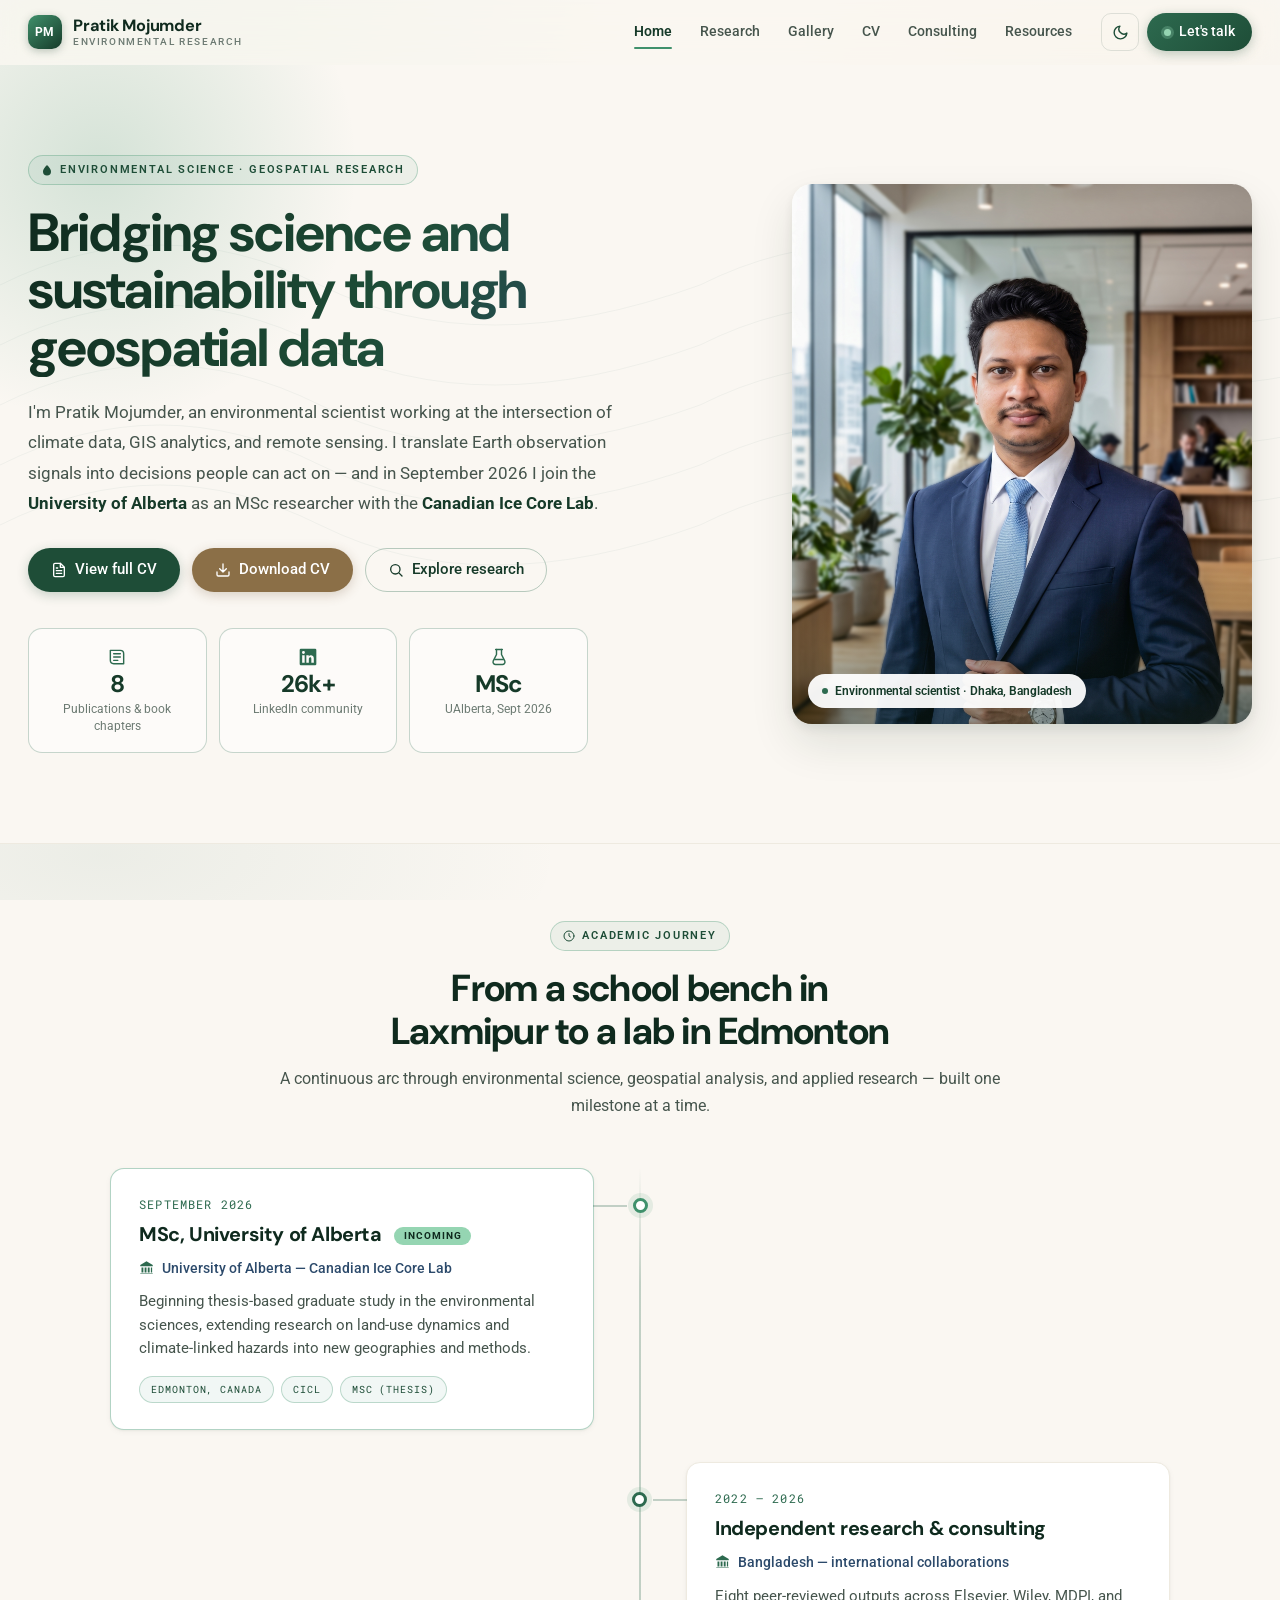
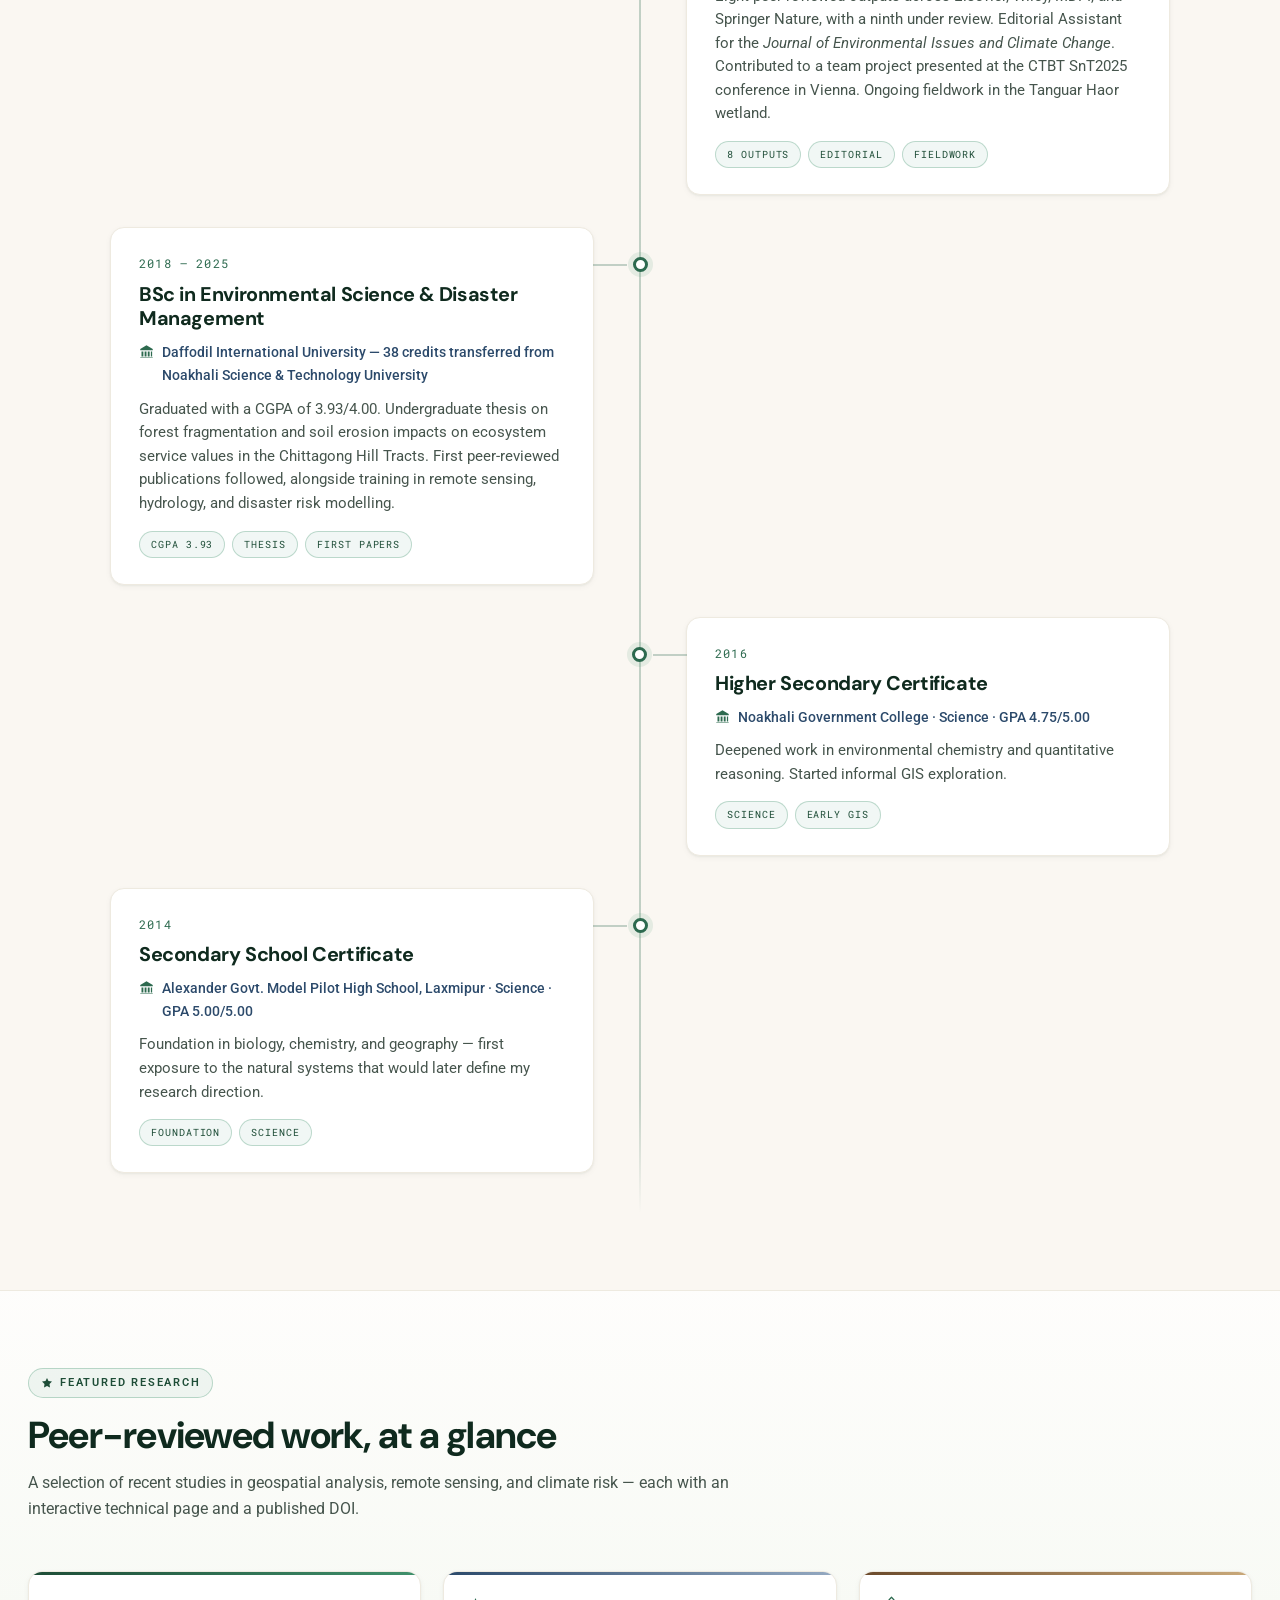
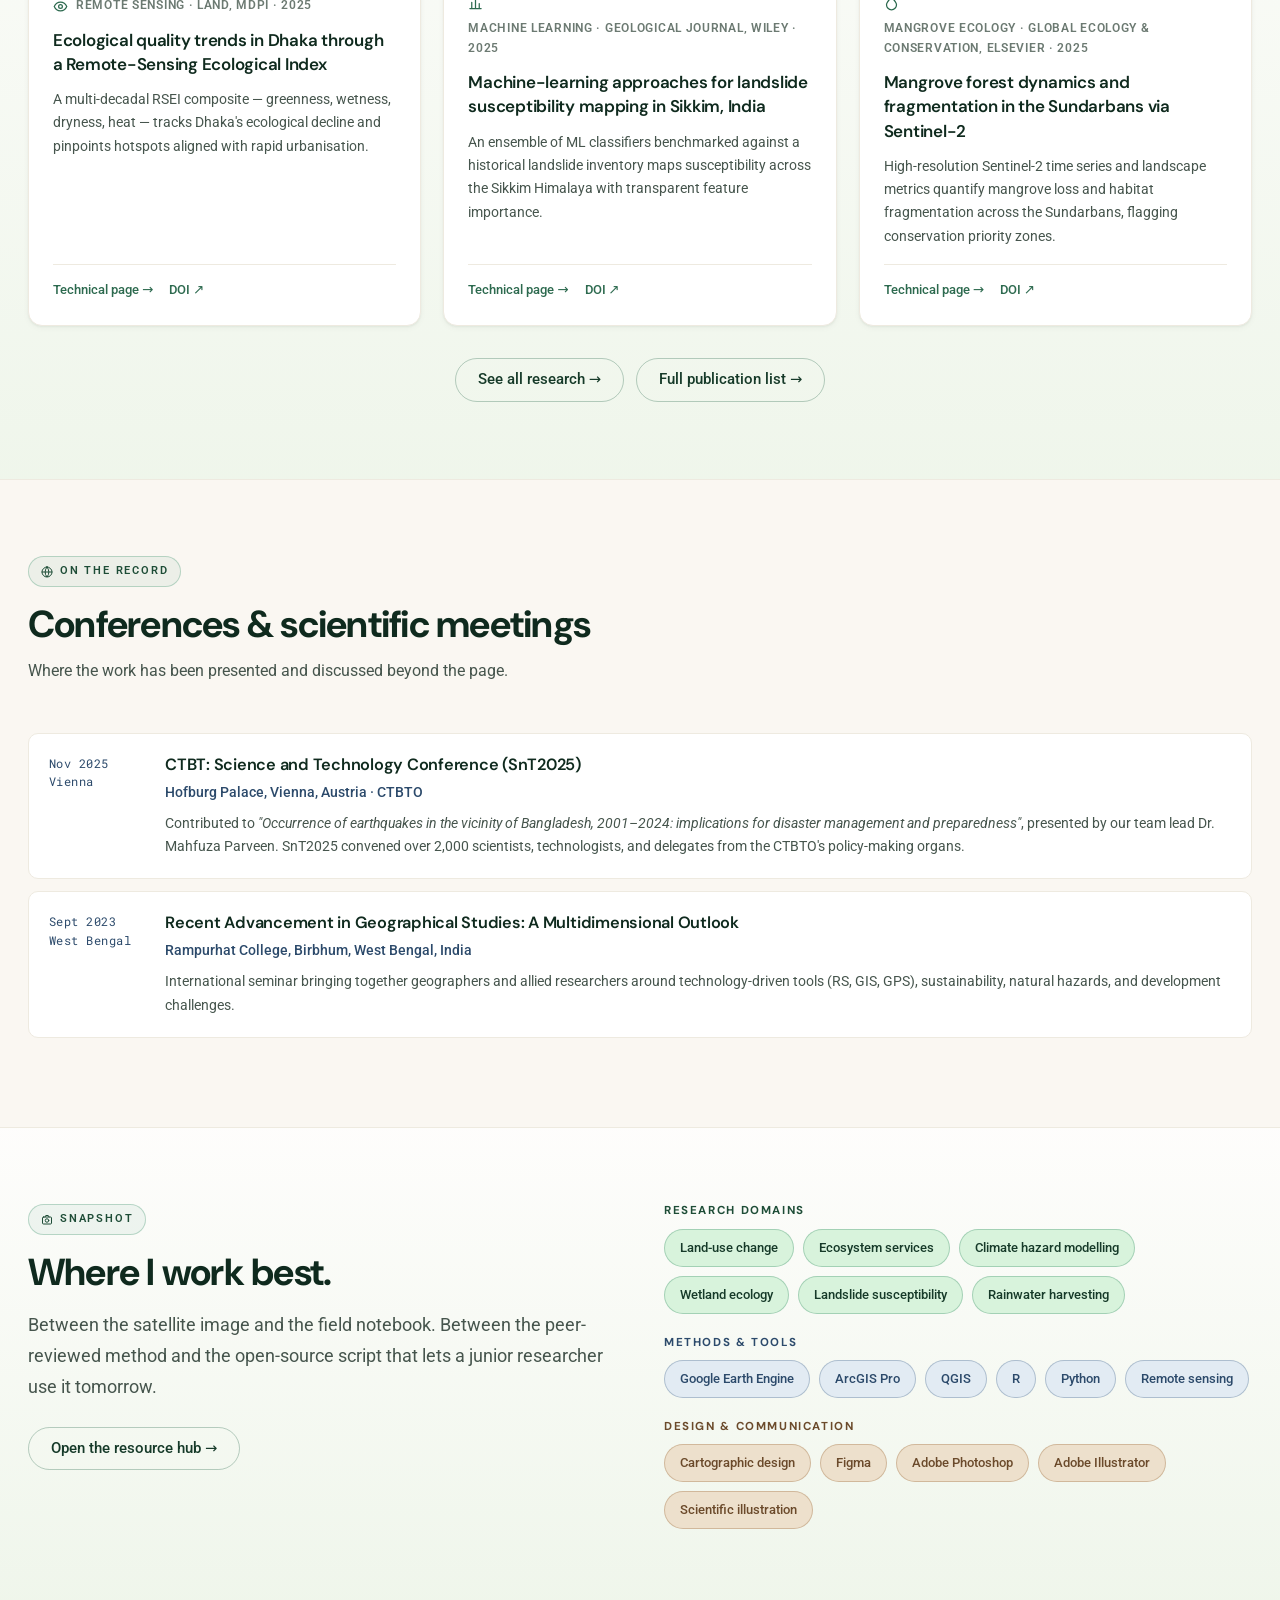
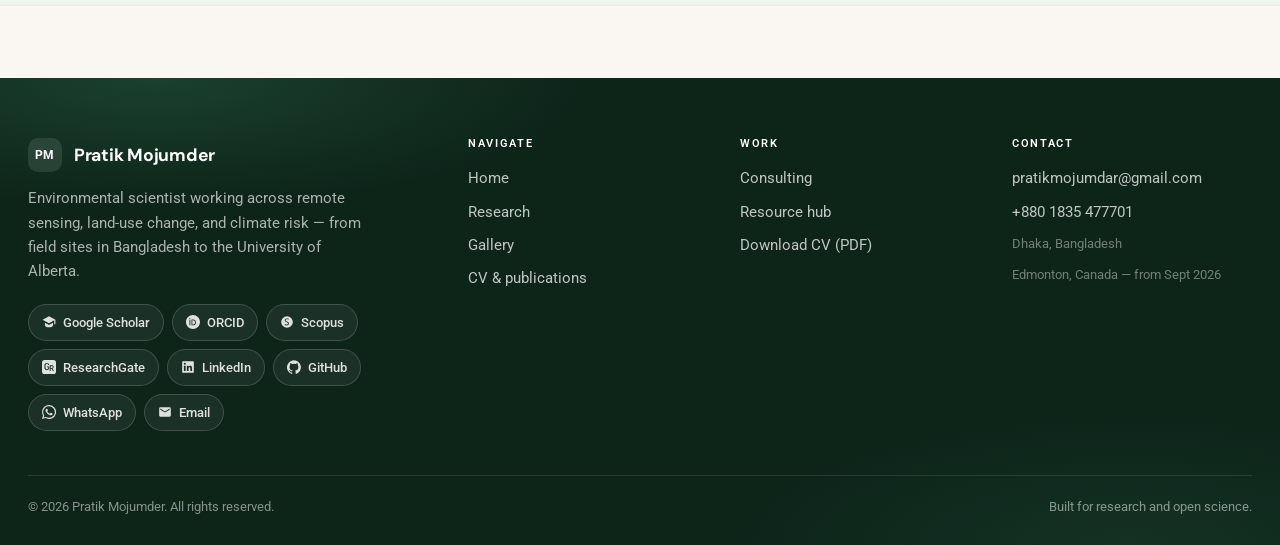
==== index.html @ 1c95d43e "Initial commit" ====
<!DOCTYPE html>
<html lang="en">
<head>
  <meta charset="UTF-8">
  <meta name="viewport" content="width=device-width, initial-scale=1.0">
  <title>Pratik Mojumder - Environmental Science Researcher</title>
  <meta name="description" content="Environmental science researcher specialising in geospatial modelling, land-use change, and climate risk. Incoming MSc, University of Alberta (Sept 2026).">
  <link rel="icon" type="image/svg+xml" href="assets/img/favicon.svg">
  <link rel="preconnect" href="https://fonts.googleapis.com">
  <link rel="preconnect" href="https://fonts.gstatic.com" crossorigin>
  <link href="https://fonts.googleapis.com/css2?family=DM+Sans:wght@500;600;700&family=Roboto:wght@300;400;500;700&family=Roboto+Mono:wght@400;500&display=swap" rel="stylesheet">
  <script>(function(){try{var t=localStorage.getItem("theme");if(!t){t=window.matchMedia&&window.matchMedia("(prefers-color-scheme: dark)").matches?"dark":"light";}if(t==="dark")document.documentElement.setAttribute("data-theme","dark");}catch(e){}})();</script>
  <link rel="stylesheet" href="assets/css/main.css?v=20260811">
  <link rel="stylesheet" href="assets/css/chrome.css?v=20260811">
</head>
<body>
<script src="assets/js/chrome.js?v=20260811" data-page="home"></script>

<!-- ========================= HERO ========================= -->
<section class="hero">
  <div class="container">
    <div class="hero-inner">
      <span class="eyebrow"><svg viewBox="0 0 24 24" fill="currentColor"><path d="M12 2C7 7 4 11 4 15a8 8 0 0016 0c0-4-3-8-8-13z"/></svg><span>Environmental Science · Geospatial Research</span></span>
      <h1>Bridging science and sustainability through geospatial data</h1>
      <p class="lead">
        I'm Pratik Mojumder, an environmental scientist working at the intersection of climate data, GIS analytics, and remote sensing. I translate Earth observation signals into decisions people can act on &mdash; and in September&nbsp;2026 I join the <strong>University&nbsp;of&nbsp;Alberta</strong> as an MSc researcher with the <strong>Canadian&nbsp;Ice&nbsp;Core&nbsp;Lab</strong>.
      </p>
      <div class="hero-actions">
        <a class="btn btn-primary" href="cv.html">
          <svg viewBox="0 0 24 24" fill="none" stroke="currentColor" stroke-width="2" stroke-linecap="round" stroke-linejoin="round"><path d="M14 2H6a2 2 0 00-2 2v16a2 2 0 002 2h12a2 2 0 002-2V8z"/><path d="M14 2v6h6M16 13H8M16 17H8M10 9H8"/></svg>
          View full CV
        </a>
        <a class="btn btn-earth" href="downloads/Pratik_Mojumder_CV.pdf" download>
          <svg viewBox="0 0 24 24" fill="none" stroke="currentColor" stroke-width="2" stroke-linecap="round" stroke-linejoin="round"><path d="M21 15v4a2 2 0 01-2 2H5a2 2 0 01-2-2v-4M7 10l5 5 5-5M12 15V3"/></svg>
          Download CV
        </a>
        <a class="btn btn-ghost" href="research.html">
          <svg viewBox="0 0 24 24" fill="none" stroke="currentColor" stroke-width="2" stroke-linecap="round" stroke-linejoin="round"><circle cx="11" cy="11" r="7"/><path d="M21 21l-4.35-4.35"/></svg>
          Explore research
        </a>
      </div>
      <div class="hero-meta">
        <div>
          <svg class="m-icon" viewBox="0 0 24 24" fill="none" stroke="currentColor" stroke-width="1.7" stroke-linecap="round" stroke-linejoin="round"><path d="M4 4h12a4 4 0 014 4v12H8a4 4 0 01-4-4V4z"/><path d="M8 8h8M8 12h8M8 16h5"/></svg>
          <strong>8</strong><span>Publications &amp; book chapters</span>
        </div>
        <div>
          <svg class="m-icon" viewBox="0 0 24 24" fill="currentColor"><path d="M20.5 2h-17A1.5 1.5 0 002 3.5v17A1.5 1.5 0 003.5 22h17a1.5 1.5 0 001.5-1.5v-17A1.5 1.5 0 0020.5 2zM8 19H5v-9h3zM6.5 8.25A1.75 1.75 0 118.3 6.5a1.78 1.78 0 01-1.8 1.75zM19 19h-3v-4.74c0-1.42-.6-1.93-1.38-1.93A1.74 1.74 0 0013 14.19V19h-3v-9h2.9v1.3a3.11 3.11 0 012.7-1.4c1.55 0 3.36.86 3.36 3.66z"/></svg>
          <strong>26k+</strong><span>LinkedIn community</span>
        </div>
        <div>
          <svg class="m-icon" viewBox="0 0 24 24" fill="none" stroke="currentColor" stroke-width="1.7" stroke-linecap="round" stroke-linejoin="round"><path d="M9 3v6l-4 8a3 3 0 003 4h8a3 3 0 003-4l-4-8V3"/><path d="M8 3h8"/><path d="M7 15h10"/></svg>
          <strong>MSc</strong><span>UAlberta, Sept 2026</span>
        </div>
      </div>
    </div>

    <div class="hero-visual">
      <img src="assets/img/hero.jpg" alt="Portrait of Pratik Mojumder" width="880" height="1100">
      <span class="visual-tag">Environmental scientist · Dhaka, Bangladesh</span>
    </div>
  </div>
</section>

<!-- ========================= ACADEMIC TIMELINE ========================= -->
<section class="section">
  <div class="container">
    <div class="section-head center">
      <span class="eyebrow"><svg viewBox="0 0 24 24" fill="none" stroke="currentColor" stroke-width="2" stroke-linecap="round" stroke-linejoin="round"><circle cx="12" cy="12" r="10"/><path d="M12 7v5l3 2"/></svg><span>Academic Journey</span></span>
      <h2>From a school bench in Laxmipur to a lab in Edmonton</h2>
      <p>A continuous arc through environmental science, geospatial analysis, and applied research &mdash; built one milestone at a time.</p>
    </div>

    <div class="timeline">
      <div class="tl-item upcoming">
        <div class="tl-year">SEPTEMBER 2026</div>
        <div class="tl-title">MSc, University of Alberta <span class="tl-badge">Incoming</span></div>
        <div class="tl-institution">
          <svg viewBox="0 0 24 24" fill="currentColor" aria-hidden="true"><path d="M12 2L2 8v2h20V8L12 2zm-8 10v8h3v-8H4zm5 0v8h3v-8H9zm5 0v8h3v-8h-3zm5 0v8h2v-8h-2zM2 21v1h20v-1H2z"/></svg>
          University of Alberta &mdash; Canadian Ice Core Lab
        </div>
        <p class="tl-body">Beginning thesis-based graduate study in the environmental sciences, extending research on land-use dynamics and climate-linked hazards into new geographies and methods.</p>
        <div class="tl-tags">
          <span class="tl-tag">Edmonton, Canada</span>
          <span class="tl-tag">CICL</span>
          <span class="tl-tag">MSc (Thesis)</span>
        </div>
      </div>

      <div class="tl-item">
        <div class="tl-year">2022 &mdash; 2026</div>
        <div class="tl-title">Independent research &amp; consulting</div>
        <div class="tl-institution">
          <svg viewBox="0 0 24 24" fill="currentColor" aria-hidden="true"><path d="M12 2L2 8v2h20V8L12 2zm-8 10v8h3v-8H4zm5 0v8h3v-8H9zm5 0v8h3v-8h-3zm5 0v8h2v-8h-2zM2 21v1h20v-1H2z"/></svg>
          Bangladesh &mdash; international collaborations
        </div>
        <p class="tl-body">Eight peer-reviewed outputs across Elsevier, Wiley, MDPI, and Springer Nature, with a ninth under review. Editorial Assistant for the <em>Journal of Environmental Issues and Climate Change</em>. Contributed to a team project presented at the CTBT SnT2025 conference in Vienna. Ongoing fieldwork in the Tanguar Haor wetland.</p>
        <div class="tl-tags">
          <span class="tl-tag">8 outputs</span>
          <span class="tl-tag">Editorial</span>
          <span class="tl-tag">Fieldwork</span>
        </div>
      </div>

      <div class="tl-item">
        <div class="tl-year">2018 &mdash; 2025</div>
        <div class="tl-title">BSc in Environmental Science &amp; Disaster Management</div>
        <div class="tl-institution">
          <svg viewBox="0 0 24 24" fill="currentColor" aria-hidden="true"><path d="M12 2L2 8v2h20V8L12 2zm-8 10v8h3v-8H4zm5 0v8h3v-8H9zm5 0v8h3v-8h-3zm5 0v8h2v-8h-2zM2 21v1h20v-1H2z"/></svg>
          Daffodil International University &mdash; 38 credits transferred from Noakhali Science &amp; Technology University
        </div>
        <p class="tl-body">Graduated with a CGPA of 3.93/4.00. Undergraduate thesis on forest fragmentation and soil erosion impacts on ecosystem service values in the Chittagong Hill Tracts. First peer-reviewed publications followed, alongside training in remote sensing, hydrology, and disaster risk modelling.</p>
        <div class="tl-tags">
          <span class="tl-tag">CGPA 3.93</span>
          <span class="tl-tag">Thesis</span>
          <span class="tl-tag">First papers</span>
        </div>
      </div>

      <div class="tl-item">
        <div class="tl-year">2016</div>
        <div class="tl-title">Higher Secondary Certificate</div>
        <div class="tl-institution">
          <svg viewBox="0 0 24 24" fill="currentColor" aria-hidden="true"><path d="M12 2L2 8v2h20V8L12 2zm-8 10v8h3v-8H4zm5 0v8h3v-8H9zm5 0v8h3v-8h-3zm5 0v8h2v-8h-2zM2 21v1h20v-1H2z"/></svg>
          Noakhali Government College &middot; Science &middot; GPA 4.75/5.00
        </div>
        <p class="tl-body">Deepened work in environmental chemistry and quantitative reasoning. Started informal GIS exploration.</p>
        <div class="tl-tags">
          <span class="tl-tag">Science</span>
          <span class="tl-tag">Early GIS</span>
        </div>
      </div>

      <div class="tl-item">
        <div class="tl-year">2014</div>
        <div class="tl-title">Secondary School Certificate</div>
        <div class="tl-institution">
          <svg viewBox="0 0 24 24" fill="currentColor" aria-hidden="true"><path d="M12 2L2 8v2h20V8L12 2zm-8 10v8h3v-8H4zm5 0v8h3v-8H9zm5 0v8h3v-8h-3zm5 0v8h2v-8h-2zM2 21v1h20v-1H2z"/></svg>
          Alexander Govt. Model Pilot High School, Laxmipur &middot; Science &middot; GPA 5.00/5.00
        </div>
        <p class="tl-body">Foundation in biology, chemistry, and geography &mdash; first exposure to the natural systems that would later define my research direction.</p>
        <div class="tl-tags">
          <span class="tl-tag">Foundation</span>
          <span class="tl-tag">Science</span>
        </div>
      </div>
    </div>
  </div>
</section>

<!-- ========================= FEATURED RESEARCH ========================= -->
<section class="section section-alt">
  <div class="container">
    <div class="section-head">
      <span class="eyebrow"><svg viewBox="0 0 24 24" fill="currentColor"><path d="M12 2l3 6 7 1-5 5 1 7-6-3-6 3 1-7-5-5 7-1z"/></svg><span>Featured Research</span></span>
      <h2>Peer-reviewed work, at a glance</h2>
      <p>A selection of recent studies in geospatial analysis, remote sensing, and climate risk &mdash; each with an interactive technical page and a published DOI.</p>
    </div>

    <div class="grid grid-3">
      <article class="card a-forest is-accented">
        <div class="card-body">
          <div class="card-eyebrow">
            <svg viewBox="0 0 24 24" fill="none" stroke="currentColor" stroke-width="2" stroke-linecap="round" stroke-linejoin="round"><path d="M2 12s3-7 10-7 10 7 10 7-3 7-10 7-10-7-10-7z"/><circle cx="12" cy="12" r="3"/></svg>
            <span>Remote sensing · Land, MDPI · 2025</span>
          </div>
          <h3 class="card-title">Ecological quality trends in Dhaka through a Remote-Sensing Ecological Index</h3>
          <p class="card-text">A multi-decadal RSEI composite &mdash; greenness, wetness, dryness, heat &mdash; tracks Dhaka's ecological decline and pinpoints hotspots aligned with rapid urbanisation.</p>
          <div class="card-foot">
            <a href="Published Research Projects/Dhaka_RSEI_Research/index.html">Technical page →</a>
            <a href="https://doi.org/10.3390/land14061258" target="_blank" rel="noopener">DOI ↗</a>
          </div>
        </div>
      </article>

      <article class="card a-slate is-accented">
        <div class="card-body">
          <div class="card-eyebrow">
            <svg viewBox="0 0 24 24" fill="none" stroke="currentColor" stroke-width="2" stroke-linecap="round" stroke-linejoin="round"><path d="M3 20h18M6 20V10M12 20V5M18 20v-8"/></svg>
            <span>Machine learning · Geological Journal, Wiley · 2025</span>
          </div>
          <h3 class="card-title">Machine-learning approaches for landslide susceptibility mapping in Sikkim, India</h3>
          <p class="card-text">An ensemble of ML classifiers benchmarked against a historical landslide inventory maps susceptibility across the Sikkim Himalaya with transparent feature importance.</p>
          <div class="card-foot">
            <a href="Published Research Projects/Sikkim_Landslide_Research/index.html">Technical page →</a>
            <a href="https://doi.org/10.1002/gj.5198" target="_blank" rel="noopener">DOI ↗</a>
          </div>
        </div>
      </article>

      <article class="card a-earth is-accented">
        <div class="card-body">
          <div class="card-eyebrow">
            <svg viewBox="0 0 24 24" fill="none" stroke="currentColor" stroke-width="2" stroke-linecap="round" stroke-linejoin="round"><path d="M12 2c-4 4-8 8-8 12a8 8 0 0016 0c0-4-4-8-8-12z"/></svg>
            <span>Mangrove ecology · Global Ecology &amp; Conservation, Elsevier · 2025</span>
          </div>
          <h3 class="card-title">Mangrove forest dynamics and fragmentation in the Sundarbans via Sentinel-2</h3>
          <p class="card-text">High-resolution Sentinel-2 time series and landscape metrics quantify mangrove loss and habitat fragmentation across the Sundarbans, flagging conservation priority zones.</p>
          <div class="card-foot">
            <a href="Published Research Projects/Sundarban_Mangrove_Research/index.html">Technical page →</a>
            <a href="https://doi.org/10.1016/j.gecco.2025.e03493" target="_blank" rel="noopener">DOI ↗</a>
          </div>
        </div>
      </article>
    </div>

    <div class="btn-row center mt-32">
      <a class="btn btn-ghost" href="research.html">See all research →</a>
      <a class="btn btn-ghost" href="cv.html#publications">Full publication list →</a>
    </div>
  </div>
</section>

<!-- ========================= CONFERENCES ========================= -->
<section class="section">
  <div class="container">
    <div class="section-head">
      <span class="eyebrow"><svg viewBox="0 0 24 24" fill="none" stroke="currentColor" stroke-width="2" stroke-linecap="round" stroke-linejoin="round"><path d="M12 2a10 10 0 100 20 10 10 0 000-20z"/><path d="M2 12h20M12 2a15 15 0 010 20 15 15 0 010-20z"/></svg><span>On the Record</span></span>
      <h2>Conferences &amp; scientific meetings</h2>
      <p>Where the work has been presented and discussed beyond the page.</p>
    </div>

    <div class="conf">
      <div class="conf-when">Nov 2025<br>Vienna</div>
      <div>
        <div class="conf-title">CTBT: Science and Technology Conference (SnT2025)</div>
        <div class="conf-where">Hofburg Palace, Vienna, Austria · CTBTO</div>
        <p>Contributed to <em>"Occurrence of earthquakes in the vicinity of Bangladesh, 2001&ndash;2024: implications for disaster management and preparedness"</em>, presented by our team lead Dr. Mahfuza Parveen. SnT2025 convened over 2,000 scientists, technologists, and delegates from the CTBTO's policy-making organs.</p>
      </div>
    </div>

    <div class="conf">
      <div class="conf-when">Sept 2023<br>West Bengal</div>
      <div>
        <div class="conf-title">Recent Advancement in Geographical Studies: A Multidimensional Outlook</div>
        <div class="conf-where">Rampurhat College, Birbhum, West Bengal, India</div>
        <p>International seminar bringing together geographers and allied researchers around technology-driven tools (RS, GIS, GPS), sustainability, natural hazards, and development challenges.</p>
      </div>
    </div>
  </div>
</section>

<!-- ========================= SKILLS SNAPSHOT ========================= -->
<section class="section section-alt">
  <div class="container">
    <div class="grid grid-2" style="align-items: start; gap: 48px;">
      <div>
        <span class="eyebrow"><svg viewBox="0 0 24 24" fill="none" stroke="currentColor" stroke-width="2" stroke-linecap="round" stroke-linejoin="round"><rect x="3" y="6" width="18" height="14" rx="2"/><circle cx="12" cy="13" r="3.5"/><path d="M8 6l1.5-3h5L16 6"/></svg><span>Snapshot</span></span>
        <h2 class="mt-16">Where I work best.</h2>
        <p class="lead mt-16">Between the satellite image and the field notebook. Between the peer-reviewed method and the open-source script that lets a junior researcher use it tomorrow.</p>
        <div class="btn-row mt-24">
          <a class="btn btn-ghost" href="resources.html">Open the resource hub →</a>
        </div>
      </div>
      <div>
        <div class="skills-block forest">
          <h4>Research domains</h4>
          <div class="skills-row">
            <span class="pill forest">Land-use change</span>
            <span class="pill forest">Ecosystem services</span>
            <span class="pill forest">Climate hazard modelling</span>
            <span class="pill forest">Wetland ecology</span>
            <span class="pill forest">Landslide susceptibility</span>
            <span class="pill forest">Rainwater harvesting</span>
          </div>
        </div>
        <div class="skills-block slate">
          <h4>Methods &amp; tools</h4>
          <div class="skills-row">
            <span class="pill slate">Google Earth Engine</span>
            <span class="pill slate">ArcGIS Pro</span>
            <span class="pill slate">QGIS</span>
            <span class="pill slate">R</span>
            <span class="pill slate">Python</span>
            <span class="pill slate">Remote sensing</span>
          </div>
        </div>
        <div class="skills-block earth">
          <h4>Design &amp; communication</h4>
          <div class="skills-row">
            <span class="pill earth">Cartographic design</span>
            <span class="pill earth">Figma</span>
            <span class="pill earth">Adobe Photoshop</span>
            <span class="pill earth">Adobe Illustrator</span>
            <span class="pill earth">Scientific illustration</span>
          </div>
        </div>
      </div>
    </div>
  </div>
</section>

<script src="assets/js/main.js?v=20260811" defer></script>
</body>
</html>
---- assets/css/main.css ----
/* ==========================================================================
   Pratik Mojumder - Academic Portfolio
   Global stylesheet. Header and footer live in chrome.css.
   Palette: deep forest greens, slate blues, warm earth tones, cream white
   ========================================================================== */

:root {
  /* Environmental palette */
  --forest-900: #0f2a1e;
  --forest-800: #163a29;
  --forest-700: #1e4d37;
  --forest-600: #2d6a4f;
  --forest-500: #40916c;
  --forest-300: #95d5b2;
  --forest-100: #d8f3dc;

  --slate-900: #1c2b3a;
  --slate-700: #2c4a6b;
  --slate-500: #4a6b8a;
  --slate-300: #94a9c1;
  --slate-100: #e2ebf3;

  --earth-800: #6b4a2b;
  --earth-600: #8b6f47;
  --earth-500: #a67c52;
  --earth-300: #c9a97a;
  --earth-100: #ede0cc;

  --cream: #faf7f2;
  --paper: #ffffff;
  --ink: #16211b;
  --ink-2: #46554d;
  --ink-3: #6c7a72;
  --line: #e4e0d6;
  --line-soft: #eeeae0;

  --accent: var(--forest-600);
  --accent-hover: var(--forest-700);

  /* Surface tints used by cards so light and dark can diverge cleanly */
  --surface: #ffffff;
  --surface-2: #fbfaf6;
  --surface-sheen: rgba(255, 255, 255, 0.6);

  /* Typography */
  --sans:    'Roboto', system-ui, -apple-system, 'Segoe UI', 'Helvetica Neue', Arial, sans-serif;
  --display: 'DM Sans', 'Roboto', system-ui, sans-serif;
  --mono:    'Roboto Mono', ui-monospace, SFMono-Regular, Menlo, monospace;

  /* Layout */
  --page-max: 1480px;
  --gutter: clamp(16px, 2.4vw, 28px);
  --header-h: 64px;

  /* One radius scale, used everywhere */
  --r-xs: 6px;
  --r-sm: 10px;
  --r-md: 14px;
  --r-lg: 20px;
  --r-pill: 999px;

  /* Layered, green-tinted elevation */
  --sh-1: 0 1px 2px rgba(15, 42, 30, 0.05), 0 2px 6px rgba(15, 42, 30, 0.04);
  --sh-2: 0 2px 6px rgba(15, 42, 30, 0.06), 0 10px 24px rgba(15, 42, 30, 0.07);
  --sh-3: 0 4px 12px rgba(15, 42, 30, 0.08), 0 20px 44px rgba(15, 42, 30, 0.11);

  --ease: cubic-bezier(.2, .7, .2, 1);
}

*, *::before, *::after { box-sizing: border-box; margin: 0; padding: 0; }

html {
  scroll-behavior: smooth;
  -webkit-text-size-adjust: 100%;
  scroll-padding-top: calc(var(--header-h) + 16px);
}

body {
  font-family: var(--sans);
  font-size: 16px;
  line-height: 1.65;
  color: var(--ink);
  background: var(--cream);
  background-image:
    radial-gradient(ellipse 70% 40% at 12% 0%, rgba(64, 145, 108, 0.09) 0%, transparent 55%),
    radial-gradient(ellipse 55% 40% at 92% 12%, rgba(166, 124, 82, 0.07) 0%, transparent 60%),
    radial-gradient(ellipse 80% 45% at 50% 55%, rgba(74, 107, 138, 0.06) 0%, transparent 60%),
    radial-gradient(ellipse 60% 35% at 8% 95%, rgba(45, 106, 79, 0.07) 0%, transparent 60%);
  background-attachment: fixed;
  -webkit-font-smoothing: antialiased;
  -moz-osx-font-smoothing: grayscale;
}

img, svg { max-width: 100%; display: block; }
a { color: var(--accent); text-decoration: none; transition: color .2s ease; }
a:hover { color: var(--accent-hover); }

:focus-visible {
  outline: 2px solid var(--forest-500);
  outline-offset: 3px;
  border-radius: 4px;
}

/* --- Typography ------------------------------------------------------- */
h1, h2, h3, h4, h5 {
  font-family: var(--display);
  color: var(--forest-900);
  line-height: 1.15;
  letter-spacing: -0.02em;
  text-wrap: balance;
}
h1 { font-size: clamp(2.25rem, 4.6vw, 3.4rem); font-weight: 700; line-height: 1.06; }
h2 { font-size: clamp(1.75rem, 3vw, 2.35rem); font-weight: 700; }
h3 { font-size: clamp(1.2rem, 1.8vw, 1.45rem); font-weight: 600; }
h4 { font-size: 1.02rem; font-weight: 600; letter-spacing: -0.01em; }

p { color: var(--ink-2); }
.lead { font-size: 1.1rem; color: var(--ink-2); line-height: 1.75; text-wrap: pretty; }

.eyebrow {
  display: inline-flex;
  align-items: center;
  gap: 7px;
  font-size: 0.7rem;
  font-weight: 600;
  letter-spacing: 0.16em;
  text-transform: uppercase;
  color: var(--forest-700);
  padding: 5px 12px;
  border: 1px solid rgba(64, 145, 108, 0.32);
  border-radius: var(--r-pill);
  background: rgba(64, 145, 108, 0.07);
}
.eyebrow svg { width: 12px; height: 12px; flex: 0 0 auto; }
.eyebrow.earth { color: var(--earth-800); border-color: var(--earth-300); background: rgba(166, 124, 82, 0.10); }

/* --- Layout helpers --------------------------------------------------- */
.container { max-width: var(--page-max); margin: 0 auto; padding: 0 var(--gutter); }
.section { padding: clamp(48px, 6vw, 84px) 0; }
.section-tight { padding: clamp(32px, 4vw, 48px) 0; }
.section-alt {
  background: linear-gradient(180deg, rgba(255, 255, 255, 0.75) 0%, rgba(216, 243, 220, 0.32) 100%);
  border-block: 1px solid var(--line-soft);
}

.section-head { max-width: 720px; margin-bottom: clamp(32px, 4vw, 48px); }
.section-head .eyebrow { margin-bottom: 16px; }
.section-head h2 { margin-bottom: 12px; }
.section-head p { font-size: 1.02rem; color: var(--ink-2); text-wrap: pretty; }
.section-head.center { text-align: center; margin-inline: auto; }
.section-head.center .eyebrow { justify-content: center; }

.grid { display: grid; gap: 22px; }
.grid-2 { grid-template-columns: repeat(2, minmax(0, 1fr)); }
.grid-3 { grid-template-columns: repeat(3, minmax(0, 1fr)); }
.grid-4 { grid-template-columns: repeat(4, minmax(0, 1fr)); }
@media (max-width: 1000px) { .grid-4 { grid-template-columns: repeat(2, minmax(0, 1fr)); } }
@media (max-width: 900px)  { .grid-3 { grid-template-columns: repeat(2, minmax(0, 1fr)); } }
@media (max-width: 640px)  { .grid-2, .grid-3, .grid-4 { grid-template-columns: 1fr; } }

/* Small uppercase label that heads a sub-block inside a section */
.rail-title {
  font-family: var(--sans);
  font-size: 0.74rem; font-weight: 700;
  letter-spacing: 0.16em; text-transform: uppercase;
  color: var(--forest-700);
  margin-bottom: 20px;
}

.page-intro { padding: clamp(40px, 5vw, 64px) 0 clamp(8px, 1vw, 16px); }
.page-intro h1 { margin: 16px 0 14px; }
.page-intro .lead { max-width: 720px; }

/* --- Buttons ---------------------------------------------------------- */
.btn {
  position: relative;
  overflow: hidden;
  display: inline-flex; align-items: center; justify-content: center; gap: 8px;
  padding: 12px 22px;
  font-family: var(--sans);
  font-size: 0.92rem;
  font-weight: 500;
  border-radius: var(--r-pill);
  border: 1px solid transparent;
  cursor: pointer;
  line-height: 1.2;
  transition: transform .16s var(--ease), background .18s ease, border-color .18s ease,
              color .18s ease, box-shadow .18s ease;
}
.btn:hover { transform: translateY(-2px); }
.btn:active { transform: translateY(0); }
.btn svg { width: 16px; height: 16px; flex: 0 0 auto; }

.btn-primary { background: var(--forest-700); color: #fff; box-shadow: 0 3px 12px rgba(30, 77, 55, 0.24); }
.btn-primary:hover { background: var(--forest-800); color: #fff; box-shadow: 0 6px 18px rgba(30, 77, 55, 0.32); }
.btn-primary::after {
  content: ''; position: absolute; inset: 0;
  background: linear-gradient(120deg, transparent 20%, rgba(255, 255, 255, 0.2) 50%, transparent 80%);
  transform: translateX(-100%);
  transition: transform .65s ease;
}
.btn-primary:hover::after { transform: translateX(100%); }

.btn-ghost { background: transparent; color: var(--forest-800); border-color: rgba(45, 106, 79, 0.32); }
.btn-ghost:hover { background: rgba(64, 145, 108, 0.10); border-color: var(--forest-500); }

.btn-earth { background: var(--earth-600); color: #fff; box-shadow: 0 3px 12px rgba(107, 74, 43, 0.24); }
.btn-earth:hover { background: var(--earth-800); color: #fff; box-shadow: 0 6px 18px rgba(107, 74, 43, 0.30); }

/* --- Hero ------------------------------------------------------------- */
.hero {
  position: relative;
  overflow: hidden;
  background: var(--cream);
  border-bottom: 1px solid var(--line-soft);
}
.hero::before {
  content: ''; position: absolute; inset: 0; pointer-events: none;
  background-image: url("data:image/svg+xml;utf8,<svg xmlns='http://www.w3.org/2000/svg' width='700' height='700' viewBox='0 0 700 700'><g fill='none' stroke='%232d6a4f' stroke-opacity='0.05' stroke-width='1'><path d='M0 220 Q160 140 320 220 T700 220'/><path d='M0 280 Q160 200 320 280 T700 280'/><path d='M0 340 Q160 260 320 340 T700 340'/><path d='M0 400 Q160 320 320 400 T700 400'/><path d='M0 460 Q160 380 320 460 T700 460'/></g></svg>");
  background-size: 700px 700px;
}
.hero::after {
  content: ''; position: absolute;
  top: -180px; left: -180px; width: 560px; height: 560px;
  background: radial-gradient(circle, rgba(64, 145, 108, 0.20) 0%, transparent 65%);
  pointer-events: none;
}
.hero .container {
  position: relative; z-index: 1;
  padding-block: clamp(52px, 7vw, 96px);
  display: grid;
  grid-template-columns: minmax(0, 1fr) 460px;
  gap: clamp(48px, 6vw, 88px);
  align-items: center;
}
@media (max-width: 1100px) { .hero .container { grid-template-columns: minmax(0, 1fr) 380px; } }
@media (max-width: 900px)  { .hero .container { grid-template-columns: 1fr; gap: 40px; } }

.hero h1 {
  margin: 20px 0 20px;
  font-size: clamp(2.2rem, 4.4vw, 3.35rem);
  line-height: 1.07;
  background: linear-gradient(120deg, var(--forest-900) 0%, var(--forest-700) 52%, var(--slate-700) 100%);
  -webkit-background-clip: text; background-clip: text;
  -webkit-text-fill-color: transparent;
}
.hero .lead {
  color: var(--ink-2);
  font-size: 1.05rem;
  line-height: 1.8;
  max-width: 60ch;
  margin-bottom: 30px;
}
.hero .lead strong { color: var(--forest-800); font-weight: 700; }
.hero-actions { display: flex; gap: 12px; flex-wrap: wrap; }

.hero-meta {
  margin-top: 36px;
  display: grid;
  grid-template-columns: repeat(3, minmax(0, 1fr));
  gap: 12px;
  max-width: 560px;
}
.hero-meta > div {
  padding: 18px 14px;
  border: 1px solid rgba(45, 106, 79, 0.26);
  border-radius: var(--r-md);
  background: rgba(255, 255, 255, 0.5);
  backdrop-filter: blur(8px) saturate(140%);
  -webkit-backdrop-filter: blur(8px) saturate(140%);
  text-align: center;
  display: flex; flex-direction: column; align-items: center; gap: 5px;
  transition: transform .2s var(--ease), border-color .2s ease, box-shadow .2s ease;
}
.hero-meta > div:hover {
  transform: translateY(-3px);
  border-color: var(--forest-500);
  box-shadow: var(--sh-2);
}
.hero-meta .m-icon { width: 20px; height: 20px; color: var(--forest-600); }
.hero-meta strong {
  font-family: var(--display);
  font-size: 1.5rem; font-weight: 700;
  color: var(--forest-800);
  line-height: 1;
  letter-spacing: -0.03em;
}
.hero-meta span { font-size: 0.78rem; color: var(--ink-3); line-height: 1.35; }
@media (max-width: 480px) { .hero-meta { grid-template-columns: 1fr; } }

.hero-visual {
  position: relative;
  width: 100%;
  aspect-ratio: 4 / 5;
  max-height: 540px;
  border-radius: var(--r-lg);
  overflow: hidden;
  justify-self: end;
  box-shadow: var(--sh-3);
}
.hero-visual img {
  width: 100%; height: 100%; object-fit: cover;
  transition: transform 1.4s var(--ease);
}
.hero-visual:hover img { transform: scale(1.045); }
.hero-visual::after {
  content: ''; position: absolute; inset: 0; pointer-events: none;
  background: linear-gradient(180deg, rgba(15, 42, 30, 0) 58%, rgba(15, 42, 30, 0.42) 100%);
}
.visual-tag {
  position: absolute; left: 16px; bottom: 16px; z-index: 1;
  display: inline-flex; align-items: center; gap: 7px;
  padding: 7px 14px;
  border-radius: var(--r-pill);
  background: rgba(255, 255, 255, 0.94);
  color: var(--forest-800);
  font-size: 0.76rem; font-weight: 600;
}
.visual-tag::before {
  content: ''; width: 6px; height: 6px; border-radius: 50%;
  background: var(--forest-600);
  animation: pulseDot 2.4s ease-in-out infinite;
}

/* --- Timeline --------------------------------------------------------- */
.timeline {
  position: relative;
  max-width: 1060px;
  margin: 8px auto 0;
  padding-bottom: 8px;
}
.timeline::before {
  content: '';
  position: absolute; left: 50%; top: 0; bottom: 0;
  width: 2px; transform: translateX(-1px);
  background: linear-gradient(180deg,
    rgba(45, 106, 79, 0) 0%,
    rgba(45, 106, 79, 0.28) 7%,
    rgba(45, 106, 79, 0.28) 93%,
    rgba(45, 106, 79, 0) 100%);
}
.tl-item {
  position: relative;
  width: calc(50% - 46px);
  padding: 26px 28px;
  margin-bottom: 32px;
  background: var(--surface);
  border: 1px solid var(--line-soft);
  border-radius: var(--r-md);
  box-shadow: var(--sh-1);
  transition: transform .22s var(--ease), border-color .22s ease, box-shadow .22s ease;
}
.tl-item:hover {
  transform: translateY(-3px);
  border-color: rgba(64, 145, 108, 0.4);
  box-shadow: var(--sh-2);
}
.tl-item:nth-child(odd)  { margin-right: auto; }
.tl-item:nth-child(even) { margin-left: auto; }
.tl-item::before {
  content: ''; position: absolute; top: 36px;
  width: 34px; height: 2px;
  background: rgba(45, 106, 79, 0.28);
}
.tl-item:nth-child(odd)::before  { right: -34px; }
.tl-item:nth-child(even)::before { left: -34px; }
.tl-item::after {
  content: ''; position: absolute; top: 29px;
  width: 15px; height: 15px; border-radius: 50%;
  background: var(--surface);
  border: 3px solid var(--forest-600);
  box-shadow: 0 0 0 5px rgba(64, 145, 108, 0.12);
}
.tl-item:nth-child(odd)::after  { right: -55px; }
.tl-item:nth-child(even)::after { left: -55px; }
.tl-item.upcoming { border-color: rgba(64, 145, 108, 0.4); }
.tl-item.upcoming::after { border-color: var(--forest-500); animation: pulseDot 2.6s ease-in-out infinite; }

.tl-year {
  font-family: var(--mono);
  font-size: 0.74rem;
  color: var(--forest-600);
  letter-spacing: 0.1em;
  margin-bottom: 8px;
}
.tl-title {
  font-family: var(--display);
  font-size: 1.24rem; font-weight: 700;
  color: var(--forest-900);
  line-height: 1.25;
  letter-spacing: -0.02em;
  margin-bottom: 10px;
}
.tl-institution {
  display: flex; align-items: flex-start; gap: 8px;
  color: var(--slate-700);
  font-size: 0.88rem; font-weight: 500;
  margin-bottom: 10px;
}
.tl-institution svg { width: 15px; height: 15px; margin-top: 3px; color: var(--forest-600); flex: 0 0 auto; }
.tl-body { color: var(--ink-2); font-size: 0.91rem; line-height: 1.62; }
.tl-tags { display: flex; gap: 7px; flex-wrap: wrap; margin-top: 15px; }
.tl-tag {
  padding: 4px 11px;
  border: 1px solid rgba(64, 145, 108, 0.3);
  background: rgba(64, 145, 108, 0.07);
  color: var(--forest-700);
  border-radius: var(--r-pill);
  font-family: var(--mono);
  font-size: 0.65rem;
  letter-spacing: 0.09em;
  text-transform: uppercase;
}
.tl-badge {
  display: inline-block; margin-left: 8px; vertical-align: middle;
  padding: 3px 10px;
  font-family: var(--sans);
  font-size: 0.62rem; font-weight: 700;
  letter-spacing: 0.09em; text-transform: uppercase;
  color: var(--forest-900); background: var(--forest-300);
  border-radius: var(--r-pill);
}

@media (max-width: 820px) {
  .timeline { max-width: 100%; }
  .timeline::before { left: 9px; transform: none; }
  .tl-item {
    width: 100%;
    margin-left: 44px !important;
    margin-right: 0 !important;
    max-width: calc(100% - 44px);
  }
  .tl-item::before { left: -35px !important; right: auto !important; width: 26px; }
  .tl-item::after  { left: -51px !important; right: auto !important; }
}

/* ==========================================================================
   Card system - one surface, one hover, one radius, several variants
   ========================================================================== */
.card {
  position: relative;
  display: flex;
  flex-direction: column;
  background: var(--surface);
  border: 1px solid var(--line-soft);
  border-radius: var(--r-md);
  box-shadow: var(--sh-1);
  overflow: hidden;
  transition: transform .22s var(--ease), border-color .22s ease, box-shadow .22s ease;
}
/* Accent rail across the top; each variant sets --card-accent */
.card::before {
  content: '';
  position: absolute; top: 0; left: 0; right: 0;
  height: 3px;
  background: var(--card-accent, linear-gradient(90deg, var(--forest-600), var(--forest-300)));
  opacity: 0;
  transition: opacity .22s ease;
}
.card:hover {
  transform: translateY(-4px);
  border-color: rgba(64, 145, 108, 0.35);
  box-shadow: var(--sh-3);
}
.card:hover::before { opacity: 1; }
.card.is-accented::before { opacity: 1; }

.card-body { padding: 24px; display: flex; flex-direction: column; gap: 12px; flex: 1; }
.card-eyebrow {
  display: flex; align-items: center; gap: 8px; flex-wrap: wrap;
  font-size: 0.74rem; font-weight: 600;
  letter-spacing: 0.06em; text-transform: uppercase;
  color: var(--ink-3);
}
.card-eyebrow svg { width: 15px; height: 15px; flex: 0 0 auto; color: var(--forest-600); }
.card-title {
  font-family: var(--display);
  font-size: 1.06rem; font-weight: 600;
  line-height: 1.42;
  letter-spacing: -0.015em;
  color: var(--forest-900);
  text-wrap: pretty;
}
.card-text { font-size: 0.9rem; line-height: 1.62; color: var(--ink-2); flex: 1; }
.card-foot {
  display: flex; align-items: center; gap: 16px; flex-wrap: wrap;
  margin-top: 4px; padding-top: 14px;
  border-top: 1px solid var(--line-soft);
  font-size: 0.84rem; font-weight: 500;
}
.card-foot a { display: inline-flex; align-items: center; gap: 5px; }

/* Accent variants */
.card.a-forest { --card-accent: linear-gradient(90deg, #1e4d37, #40916c); }
.card.a-slate  { --card-accent: linear-gradient(90deg, #2c4a6b, #94a9c1); }
.card.a-earth  { --card-accent: linear-gradient(90deg, #6b4a2b, #c9a97a); }
.card.a-amber  { --card-accent: linear-gradient(90deg, #b45309, #d69e2e); }

/* --- Skills pills ----------------------------------------------------- */
.skills-row { display: flex; flex-wrap: wrap; gap: 9px; }
.skills-block + .skills-block { margin-top: 22px; }
.skills-block h4 {
  margin-bottom: 11px;
  font-size: 0.72rem; font-weight: 700;
  letter-spacing: 0.14em; text-transform: uppercase;
}
.skills-block.forest h4 { color: var(--forest-700); }
.skills-block.slate  h4 { color: var(--slate-700); }
.skills-block.earth  h4 { color: var(--earth-800); }
.pill {
  padding: 7px 15px;
  background: var(--surface);
  border: 1px solid var(--line);
  border-radius: var(--r-pill);
  font-size: 0.83rem; font-weight: 500;
  color: var(--ink-2);
  transition: transform .16s var(--ease), border-color .16s ease;
}
.pill:hover { transform: translateY(-1px); }
.pill.forest { background: var(--forest-100); border-color: rgba(64, 145, 108, 0.35); color: var(--forest-800); }
.pill.slate  { background: var(--slate-100);  border-color: rgba(74, 107, 138, 0.35); color: var(--slate-700); }
.pill.earth  { background: var(--earth-100);  border-color: rgba(166, 124, 82, 0.4);  color: var(--earth-800); }

/* --- Stats ------------------------------------------------------------ */
.stat {
  padding: 24px;
  background: var(--surface);
  border: 1px solid var(--line-soft);
  border-radius: var(--r-md);
  box-shadow: var(--sh-1);
  transition: transform .22s var(--ease), box-shadow .22s ease, border-color .22s ease;
}
.stat:hover { transform: translateY(-3px); box-shadow: var(--sh-2); border-color: rgba(64, 145, 108, 0.32); }
.stat .n {
  font-family: var(--display);
  font-size: 2.15rem; font-weight: 700;
  color: var(--forest-800);
  line-height: 1;
  letter-spacing: -0.035em;
}
.stat .l { font-size: 0.84rem; color: var(--ink-3); margin-top: 8px; line-height: 1.4; }

/* --- CV --------------------------------------------------------------- */
.cv-shell { display: grid; grid-template-columns: 250px minmax(0, 1fr); gap: 48px; align-items: start; }
@media (max-width: 960px) { .cv-shell { grid-template-columns: 1fr; gap: 28px; } }

.cv-nav {
  position: sticky; top: calc(var(--header-h) + 20px);
  padding: 22px;
  background: var(--surface);
  border: 1px solid var(--line-soft);
  border-radius: var(--r-md);
  box-shadow: var(--sh-1);
}
@media (max-width: 960px) { .cv-nav { position: static; } }
.cv-nav h4 {
  margin-bottom: 12px;
  font-size: 0.7rem; font-weight: 700;
  letter-spacing: 0.14em; text-transform: uppercase;
  color: var(--forest-700);
}
.cv-nav ol { list-style: none; counter-reset: cv; }
.cv-nav li { counter-increment: cv; }
.cv-nav a {
  display: block;
  padding: 9px 4px;
  font-size: 0.9rem;
  color: var(--ink-2);
  border-bottom: 1px solid var(--line-soft);
  transition: color .18s ease, padding-left .18s ease;
}
.cv-nav li:last-child a { border-bottom: 0; }
.cv-nav a::before {
  content: counter(cv, decimal-leading-zero) '  ';
  font-family: var(--mono);
  font-size: 0.74rem;
  color: var(--ink-3);
}
.cv-nav a:hover { color: var(--forest-700); padding-left: 8px; }
.cv-nav a.active { color: var(--forest-800); font-weight: 600; }

.cv-section { padding: 34px 0 24px; border-bottom: 1px solid var(--line-soft); }
.cv-section:first-of-type { padding-top: 0; }
.cv-section:last-of-type { border-bottom: 0; }
.cv-section > h3 {
  margin-bottom: 22px; padding-bottom: 10px;
  font-family: var(--sans);
  font-size: 0.76rem; font-weight: 700;
  letter-spacing: 0.16em; text-transform: uppercase;
  color: var(--forest-700);
  border-bottom: 2px solid rgba(64, 145, 108, 0.35);
}
.cv-entry { margin-bottom: 24px; }
.cv-entry:last-child { margin-bottom: 0; }
.cv-entry-head { display: flex; justify-content: space-between; gap: 16px; align-items: baseline; flex-wrap: wrap; }
.cv-entry-title {
  font-family: var(--display);
  font-size: 1.13rem; font-weight: 700;
  letter-spacing: -0.02em;
  color: var(--forest-900);
}
.cv-entry-date {
  font-family: var(--mono);
  font-size: 0.78rem;
  color: var(--ink-3);
  white-space: nowrap;
}
.cv-entry-sub { color: var(--slate-700); font-weight: 500; margin: 4px 0 8px; font-size: 0.92rem; }
.cv-entry p  { font-size: 0.93rem; line-height: 1.65; }
.cv-entry ul { margin-left: 20px; margin-top: 8px; }
.cv-entry ul li { color: var(--ink-2); font-size: 0.93rem; margin-bottom: 5px; line-height: 1.6; }

/* Publications */
.pub {
  display: grid;
  grid-template-columns: auto minmax(0, 1fr);
  gap: 18px;
  padding: 20px;
  margin-bottom: 12px;
  background: var(--surface);
  border: 1px solid var(--line-soft);
  border-radius: var(--r-sm);
  transition: transform .2s var(--ease), border-color .2s ease, box-shadow .2s ease;
}
.pub:hover { transform: translateX(3px); border-color: rgba(64, 145, 108, 0.35); box-shadow: var(--sh-2); }
.pub-num {
  font-family: var(--mono);
  font-size: 0.84rem; font-weight: 600;
  color: var(--forest-700);
  background: var(--forest-100);
  border-radius: var(--r-xs);
  padding: 5px 9px;
  height: fit-content;
}
.pub-title {
  font-family: var(--display);
  font-size: 1.02rem; font-weight: 600;
  line-height: 1.45;
  letter-spacing: -0.015em;
  color: var(--forest-900);
  margin-bottom: 6px;
  text-wrap: pretty;
}
.pub-authors { font-size: 0.89rem; color: var(--ink-2); margin-bottom: 4px; line-height: 1.55; }
.pub-journal { font-size: 0.89rem; color: var(--slate-700); font-style: italic; margin-bottom: 8px; }
.pub a { font-size: 0.85rem; font-family: var(--mono); word-break: break-word; }
.pub-tags { display: flex; gap: 7px; flex-wrap: wrap; margin-top: 10px; }
.pub-tag {
  padding: 4px 11px;
  font-size: 0.72rem; font-weight: 500;
  background: var(--slate-100); color: var(--slate-700);
  border-radius: var(--r-pill);
}
.pub-tag.publisher { background: var(--earth-100); color: var(--earth-800); font-weight: 600; }
.pub-tag.review    { background: rgba(214, 158, 46, 0.16); color: #8a5a00; font-weight: 600; }
@media (max-width: 560px) { .pub { grid-template-columns: 1fr; gap: 12px; } .pub-num { justify-self: start; } }

/* Conferences */
.conf {
  display: grid;
  grid-template-columns: 96px minmax(0, 1fr);
  gap: 20px;
  padding: 20px;
  margin-bottom: 12px;
  background: var(--surface);
  border: 1px solid var(--line-soft);
  border-radius: var(--r-sm);
  transition: transform .2s var(--ease), border-color .2s ease, box-shadow .2s ease;
}
.conf:hover { transform: translateX(3px); border-color: rgba(74, 107, 138, 0.4); box-shadow: var(--sh-2); }
.conf-when {
  font-family: var(--mono);
  font-size: 0.76rem;
  color: var(--slate-700);
  letter-spacing: 0.04em;
  line-height: 1.5;
}
.conf-title {
  font-family: var(--display);
  font-size: 1.02rem; font-weight: 600;
  letter-spacing: -0.015em;
  color: var(--forest-900);
  margin-bottom: 4px;
  line-height: 1.4;
}
.conf-where { font-size: 0.87rem; color: var(--slate-700); font-weight: 500; margin-bottom: 8px; }
.conf p { font-size: 0.9rem; line-height: 1.62; }
@media (max-width: 560px) { .conf { grid-template-columns: 1fr; gap: 10px; } }

/* --- Gallery ---------------------------------------------------------- */
.gallery-toolbar { display: flex; flex-wrap: wrap; gap: 9px; margin-bottom: 32px; }
.gallery-toolbar button {
  padding: 9px 18px;
  border-radius: var(--r-pill);
  border: 1px solid var(--line);
  background: var(--surface);
  font-family: var(--sans);
  font-size: 0.85rem; font-weight: 500;
  color: var(--ink-2);
  cursor: pointer;
  transition: all .18s ease;
}
.gallery-toolbar button:hover { border-color: var(--forest-500); color: var(--forest-800); transform: translateY(-1px); }
.gallery-toolbar button.active {
  background: var(--forest-800); color: #fff; border-color: var(--forest-800);
  box-shadow: 0 3px 10px rgba(22, 58, 41, 0.24);
}

.gallery { display: grid; grid-template-columns: repeat(3, minmax(0, 1fr)); gap: 22px; }
@media (max-width: 900px) { .gallery { grid-template-columns: repeat(2, minmax(0, 1fr)); } }
@media (max-width: 640px) { .gallery { grid-template-columns: 1fr; } }

.g-item {
  background: var(--surface);
  border: 1px solid var(--line-soft);
  border-radius: var(--r-md);
  box-shadow: var(--sh-1);
  overflow: hidden;
  cursor: pointer;
  transition: transform .22s var(--ease), box-shadow .22s ease, border-color .22s ease;
}
.g-item:hover { transform: translateY(-4px); box-shadow: var(--sh-3); border-color: rgba(64, 145, 108, 0.35); }
.g-thumb {
  aspect-ratio: 4 / 3;
  overflow: hidden;
  border-bottom: 1px solid var(--line-soft);
  transition: transform .5s var(--ease);
}
.g-item:hover .g-thumb { transform: scale(1.03); }
.g-thumb svg { width: 100%; height: 100%; }
.g-caption { padding: 16px 18px 18px; }
.g-caption h4 {
  font-size: 1rem; font-weight: 600;
  color: var(--forest-900);
  margin-bottom: 5px;
  line-height: 1.35;
}
.g-caption p { font-size: 0.84rem; color: var(--ink-3); }
.g-tools { display: flex; gap: 6px; margin-top: 12px; flex-wrap: wrap; }
.g-tools span {
  font-family: var(--mono);
  font-size: 0.68rem;
  padding: 3px 9px;
  background: var(--forest-100);
  color: var(--forest-800);
  border-radius: var(--r-xs);
}

/* Lightbox */
.lightbox {
  position: fixed; inset: 0; z-index: 1000;
  background: rgba(10, 26, 18, 0.86);
  backdrop-filter: blur(6px);
  -webkit-backdrop-filter: blur(6px);
  display: none; align-items: center; justify-content: center;
  padding: 24px;
}
.lightbox.open { display: flex; animation: fadeIn .2s ease both; }
.lb-panel {
  max-width: 820px; width: 100%;
  max-height: 90vh; overflow: auto;
  background: var(--surface);
  border-radius: var(--r-lg);
  box-shadow: var(--sh-3);
  animation: fadeUp .3s var(--ease) both;
}
.lb-visual { aspect-ratio: 16 / 10; background: var(--forest-900); }
.lb-visual svg { width: 100%; height: 100%; }
.lb-body { padding: 26px; }
.lb-body h3 { color: var(--forest-900); margin-bottom: 8px; }
.lb-body .meta { font-family: var(--mono); font-size: 0.8rem; color: var(--ink-3); margin-bottom: 14px; }
.lb-close {
  position: absolute; top: 20px; right: 20px;
  width: 42px; height: 42px; border-radius: 50%;
  background: rgba(255, 255, 255, 0.14);
  color: #fff;
  border: 1px solid rgba(255, 255, 255, 0.28);
  cursor: pointer;
  font-size: 1.5rem; line-height: 1;
  transition: background .18s ease, transform .18s ease;
}
.lb-close:hover { background: rgba(255, 255, 255, 0.26); transform: rotate(90deg); }

/* --- Tool chips ------------------------------------------------------- */
.tools-grid { display: grid; grid-template-columns: repeat(4, minmax(0, 1fr)); gap: 16px; }
@media (max-width: 1000px) { .tools-grid { grid-template-columns: repeat(3, minmax(0, 1fr)); } }
@media (max-width: 700px)  { .tools-grid { grid-template-columns: repeat(2, minmax(0, 1fr)); } }
@media (max-width: 440px)  { .tools-grid { grid-template-columns: 1fr; } }

.tool-chip {
  background: var(--surface);
  border: 1px solid var(--line-soft);
  border-radius: var(--r-md);
  box-shadow: var(--sh-1);
  padding: 20px;
  display: flex; flex-direction: column; gap: 6px;
  transition: transform .22s var(--ease), border-color .22s ease, box-shadow .22s ease;
}
.tool-chip:hover { transform: translateY(-3px); border-color: rgba(64, 145, 108, 0.35); box-shadow: var(--sh-2); }
.tool-name {
  font-family: var(--display);
  font-size: 1.05rem; font-weight: 600;
  letter-spacing: -0.015em;
  color: var(--forest-900);
}
.tool-role { font-size: 0.84rem; color: var(--ink-2); line-height: 1.5; flex: 1; }
.tool-tag {
  font-family: var(--mono);
  font-size: 0.7rem;
  color: var(--forest-600);
  margin-top: 6px;
  letter-spacing: 0.04em;
}
/* Numbered process variant */
.tool-chip.step { counter-increment: step; }
.tool-chip.step .tool-name { display: flex; align-items: center; gap: 10px; }
.tool-chip.step .tool-name::before {
  content: counter(step, decimal-leading-zero);
  font-family: var(--mono);
  font-size: 0.72rem; font-weight: 600;
  color: var(--forest-700);
  background: var(--forest-100);
  border-radius: var(--r-xs);
  padding: 4px 8px;
}
.steps { counter-reset: step; }

/* --- Research project cards ------------------------------------------- */
.project-card {
  display: grid;
  grid-template-columns: 300px minmax(0, 1fr);
  background: var(--surface);
  border: 1px solid var(--line-soft);
  border-radius: var(--r-md);
  box-shadow: var(--sh-1);
  overflow: hidden;
  transition: transform .22s var(--ease), border-color .22s ease, box-shadow .22s ease;
}
.project-card:hover { transform: translateY(-4px); border-color: rgba(64, 145, 108, 0.35); box-shadow: var(--sh-3); }
@media (max-width: 860px) { .project-card { grid-template-columns: 1fr; } }

.project-visual {
  position: relative;
  min-height: 240px;
  overflow: hidden;
  background: linear-gradient(135deg, var(--forest-700), var(--slate-700));
}
@media (max-width: 860px) { .project-visual { min-height: 190px; } }
.project-visual svg { position: absolute; inset: 0; width: 100%; height: 100%; opacity: 0.62; transition: transform .6s var(--ease); }
.project-card:hover .project-visual svg { transform: scale(1.06); }
.project-tag {
  position: absolute; top: 14px; left: 14px; z-index: 1;
  padding: 5px 12px;
  border-radius: var(--r-pill);
  background: rgba(255, 255, 255, 0.94);
  color: var(--forest-800);
  font-size: 0.7rem; font-weight: 700;
  letter-spacing: 0.05em;
}
.project-body { padding: 26px; display: flex; flex-direction: column; gap: 10px; }
.project-body h3 { color: var(--forest-900); margin-bottom: 2px; text-wrap: pretty; }
.project-meta {
  display: flex; flex-wrap: wrap; gap: 8px;
  font-size: 0.76rem; font-weight: 500;
  letter-spacing: 0.04em; text-transform: uppercase;
  color: var(--ink-3);
}
.project-meta strong { color: var(--forest-700); font-weight: 700; }
.project-body > p { font-size: 0.93rem; line-height: 1.65; }

.details {
  display: grid;
  grid-template-columns: repeat(3, minmax(0, 1fr));
  gap: 18px;
  margin-top: 6px; padding-top: 18px;
  border-top: 1px solid var(--line-soft);
}
@media (max-width: 700px) { .details { grid-template-columns: 1fr; gap: 14px; } }
.details h5 {
  font-family: var(--sans);
  font-size: 0.68rem; font-weight: 700;
  letter-spacing: 0.12em; text-transform: uppercase;
  color: var(--forest-700);
  margin-bottom: 5px;
}
.details p { font-size: 0.87rem; color: var(--ink-2); line-height: 1.55; }

.project-actions { display: flex; gap: 10px; margin-top: 16px; flex-wrap: wrap; }
.link-btn {
  display: inline-flex; align-items: center; gap: 7px;
  padding: 9px 16px;
  font-size: 0.85rem; font-weight: 500;
  border-radius: var(--r-pill);
  background: var(--forest-100);
  color: var(--forest-800);
  border: 1px solid transparent;
  transition: background .18s ease, color .18s ease, transform .16s var(--ease), border-color .18s ease;
}
.link-btn:hover { background: var(--forest-300); color: var(--forest-900); transform: translateY(-2px); }
.link-btn.outline { background: transparent; border-color: var(--line); color: var(--slate-700); }
.link-btn.outline:hover { background: rgba(64, 145, 108, 0.08); border-color: var(--forest-500); color: var(--forest-800); }

/* Fieldwork gallery */
.field-gallery { display: grid; grid-template-columns: repeat(4, minmax(0, 1fr)); gap: 14px; }
@media (max-width: 900px) { .field-gallery { grid-template-columns: repeat(3, minmax(0, 1fr)); } }
@media (max-width: 640px) { .field-gallery { grid-template-columns: repeat(2, minmax(0, 1fr)); } }
.field-item {
  position: relative;
  aspect-ratio: 4 / 3;
  border-radius: var(--r-md);
  overflow: hidden;
  background: var(--forest-800);
  border: 1px solid var(--line-soft);
  transition: transform .22s var(--ease), box-shadow .22s ease;
}
.field-item:hover { transform: translateY(-3px); box-shadow: var(--sh-2); }
.field-item svg { width: 100%; height: 100%; }
.field-caption {
  position: absolute; left: 0; right: 0; bottom: 0;
  padding: 14px 14px 12px;
  color: #fff;
  background: linear-gradient(180deg, transparent, rgba(15, 42, 30, 0.92));
  font-size: 0.78rem; font-weight: 500;
  line-height: 1.4;
}
.field-item.featured { grid-column: span 2; grid-row: span 2; }
@media (max-width: 640px) { .field-item.featured { grid-column: span 2; grid-row: span 1; } }

/* --- Consulting ------------------------------------------------------- */
.consult-card {
  display: flex; flex-direction: column; gap: 14px;
  padding: 26px;
  background: var(--surface);
  border: 1px solid var(--line-soft);
  border-radius: var(--r-md);
  box-shadow: var(--sh-1);
  transition: transform .22s var(--ease), box-shadow .22s ease, border-color .22s ease;
}
.consult-card:hover { transform: translateY(-4px); box-shadow: var(--sh-3); border-color: rgba(166, 124, 82, 0.4); }
.consult-card .sector {
  display: inline-flex; align-items: center; gap: 7px;
  font-family: var(--mono);
  font-size: 0.7rem;
  letter-spacing: 0.09em; text-transform: uppercase;
  color: var(--earth-800);
}
.consult-card .sector svg { width: 14px; height: 14px; flex: 0 0 auto; }
.consult-card h3 { font-size: 1.14rem; color: var(--forest-900); line-height: 1.35; }
.consult-fields { display: flex; flex-direction: column; gap: 10px; }
.consult-card .field {
  display: grid;
  grid-template-columns: 96px minmax(0, 1fr);
  gap: 12px;
  font-size: 0.87rem;
  line-height: 1.55;
}
@media (max-width: 480px) { .consult-card .field { grid-template-columns: 1fr; gap: 2px; } }
.consult-card .field strong {
  color: var(--forest-700);
  font-size: 0.68rem; font-weight: 700;
  letter-spacing: 0.1em; text-transform: uppercase;
  padding-top: 3px;
}
.consult-card .field span { color: var(--ink-2); }

/* --- Resource Hub ----------------------------------------------------- */
.hub-hero {
  position: relative;
  overflow: hidden;
  padding: clamp(52px, 7vw, 88px) 0;
  background: linear-gradient(135deg, var(--earth-100), var(--cream));
}
.hub-hero::after {
  content: ''; position: absolute; inset: 0; pointer-events: none;
  background-image: url("data:image/svg+xml;utf8,<svg xmlns='http://www.w3.org/2000/svg' width='400' height='400' viewBox='0 0 400 400'><g fill='none' stroke='%23a67c52' stroke-opacity='0.09' stroke-width='1'><path d='M0 100 Q100 60 200 100 T400 100'/><path d='M0 160 Q100 120 200 160 T400 160'/><path d='M0 220 Q100 180 200 220 T400 220'/><path d='M0 280 Q100 240 200 280 T400 280'/></g></svg>");
  background-size: 400px 400px;
}
.hub-hero .container { position: relative; z-index: 1; }
.hub-hero h1 { color: var(--earth-800); max-width: 16ch; }
.hub-hero p { max-width: 640px; color: var(--ink-2); font-size: 1.05rem; }

.hub-filter { display: flex; flex-wrap: wrap; gap: 9px; margin: 0 0 28px; align-items: center; }
.hub-filter input {
  flex: 1 1 240px; min-width: 200px;
  padding: 11px 18px;
  border: 1px solid var(--line);
  border-radius: var(--r-pill);
  background: var(--surface);
  font-family: var(--sans);
  font-size: 0.9rem;
  color: var(--ink);
}
.hub-filter input::placeholder { color: var(--ink-3); }
.hub-filter input:focus { outline: 2px solid var(--earth-300); outline-offset: 1px; border-color: var(--earth-300); }
.hub-filter button {
  padding: 9px 16px;
  border-radius: var(--r-pill);
  background: var(--surface);
  border: 1px solid var(--line);
  font-family: var(--sans);
  font-size: 0.82rem; font-weight: 500;
  color: var(--ink-2);
  cursor: pointer;
  transition: all .18s ease;
}
.hub-filter button:hover { border-color: var(--earth-300); color: var(--earth-800); }
.hub-filter button.active {
  background: var(--earth-600); color: #fff; border-color: var(--earth-600);
  box-shadow: 0 3px 10px rgba(107, 74, 43, 0.24);
}

.resource-list { display: flex; flex-direction: column; gap: 14px; }
.resource {
  display: grid;
  grid-template-columns: 58px minmax(0, 1fr) auto;
  gap: 18px;
  align-items: center;
  padding: 20px;
  background: var(--surface);
  border: 1px solid var(--line-soft);
  border-radius: var(--r-md);
  box-shadow: var(--sh-1);
  transition: transform .2s var(--ease), border-color .2s ease, box-shadow .2s ease;
}
.resource:hover { transform: translateY(-2px); border-color: rgba(166, 124, 82, 0.45); box-shadow: var(--sh-2); }
.resource-icon {
  width: 58px; height: 58px;
  border-radius: var(--r-sm);
  background: var(--earth-100);
  color: var(--earth-800);
  display: grid; place-items: center;
  font-family: var(--mono);
  font-size: 0.76rem; font-weight: 700;
  letter-spacing: 0.04em;
}
.resource h4 { font-size: 1.02rem; color: var(--forest-900); margin-bottom: 4px; line-height: 1.35; }
.resource h4 svg { display: inline-block; width: 15px; height: 15px; color: var(--earth-600); vertical-align: -2px; margin-right: 6px; }
.resource p { font-size: 0.87rem; color: var(--ink-2); line-height: 1.55; }
.resource-meta { display: flex; gap: 10px; margin-top: 8px; flex-wrap: wrap; font-size: 0.72rem; color: var(--ink-3); }
.resource-meta span { font-family: var(--mono); letter-spacing: 0.03em; }
/* Icon and action stay on one row when the layout collapses */
@media (max-width: 700px) {
  .resource { grid-template-columns: 58px minmax(0, 1fr); gap: 14px; }
  .resource-actions { grid-column: 1 / -1; }
  .resource-actions .btn { width: 100%; }
}

/* --- Animations ------------------------------------------------------- */
@keyframes pulseDot {
  0%, 100% { transform: scale(1); box-shadow: 0 0 0 0 rgba(45, 106, 79, 0.45); }
  50%      { transform: scale(1.3); box-shadow: 0 0 0 6px rgba(45, 106, 79, 0); }
}
@keyframes fadeUp {
  from { opacity: 0; transform: translateY(22px); }
  to   { opacity: 1; transform: translateY(0); }
}
@keyframes fadeIn {
  from { opacity: 0; }
  to   { opacity: 1; }
}

.reveal { opacity: 0; transform: translateY(24px); transition: opacity .7s ease, transform .7s var(--ease); }
.reveal.in { opacity: 1; transform: translateY(0); }

.hero-inner > * { animation: fadeUp .8s var(--ease) both; }
.hero-inner > *:nth-child(1) { animation-delay: .05s; }
.hero-inner > *:nth-child(2) { animation-delay: .12s; }
.hero-inner > *:nth-child(3) { animation-delay: .19s; }
.hero-inner > *:nth-child(4) { animation-delay: .26s; }
.hero-inner > *:nth-child(5) { animation-delay: .33s; }
.hero-visual { animation: fadeUp 1s var(--ease) .18s both; }

@media (prefers-reduced-motion: reduce) {
  *, *::before, *::after {
    animation-duration: .001ms !important;
    animation-iteration-count: 1 !important;
    transition-duration: .001ms !important;
    scroll-behavior: auto !important;
  }
  .reveal { opacity: 1; transform: none; }
}

/* --- Utility ---------------------------------------------------------- */
.mt-0  { margin-top: 0 !important; }
.mt-8  { margin-top: 8px; }
.mt-16 { margin-top: 16px; }
.mt-24 { margin-top: 24px; }
.mt-32 { margin-top: 32px; }
.mt-40 { margin-top: 40px; }
.center { text-align: center; }
.btn-row { display: flex; gap: 12px; flex-wrap: wrap; }
.btn-row.center { justify-content: center; }
.note {
  font-size: 0.88rem;
  color: var(--ink-3);
  line-height: 1.6;
}
.callout {
  padding: 24px;
  background: var(--surface);
  border: 1px solid var(--line-soft);
  border-left: 3px solid var(--forest-500);
  border-radius: var(--r-md);
  box-shadow: var(--sh-1);
}
.callout h4 { color: var(--forest-800); font-size: 1.1rem; margin-bottom: 8px; }
.callout p { font-size: 0.93rem; line-height: 1.68; max-width: 80ch; }
.divider {
  height: 1px;
  background: linear-gradient(90deg, transparent, var(--line), transparent);
  margin: 40px 0;
}

/* ==========================================================================
   Dark mode
   ========================================================================== */
[data-theme="dark"] {
  --cream: #0d1512;
  --paper: #141d18;
  --surface: #141d18;
  --surface-2: #101915;
  --surface-sheen: rgba(255, 255, 255, 0.04);
  --ink: #e8f2ec;
  --ink-2: #b3c5ba;
  --ink-3: #849a8d;
  --line: #26332c;
  --line-soft: #1f2a24;

  /* Accent tokens retuned for use as text on dark surfaces */
  --forest-900: #e2f6ea;
  --forest-800: #c3ecd3;
  --forest-700: #a8e0bd;
  --forest-100: rgba(64, 145, 108, 0.16);
  --slate-700:  #a9c2dc;
  --slate-100:  rgba(74, 107, 138, 0.18);
  --earth-800:  #dcc19a;
  --earth-600:  #c9a97a;
  --earth-100:  rgba(166, 124, 82, 0.18);

  --sh-1: 0 1px 2px rgba(0, 0, 0, 0.4), 0 2px 6px rgba(0, 0, 0, 0.3);
  --sh-2: 0 2px 8px rgba(0, 0, 0, 0.45), 0 10px 26px rgba(0, 0, 0, 0.4);
  --sh-3: 0 4px 14px rgba(0, 0, 0, 0.5), 0 22px 48px rgba(0, 0, 0, 0.5);

  color-scheme: dark;
}

[data-theme="dark"] body {
  background-image:
    radial-gradient(ellipse 70% 40% at 12% 0%, rgba(64, 145, 108, 0.14) 0%, transparent 55%),
    radial-gradient(ellipse 55% 40% at 92% 12%, rgba(166, 124, 82, 0.10) 0%, transparent 60%),
    radial-gradient(ellipse 80% 45% at 50% 55%, rgba(74, 107, 138, 0.10) 0%, transparent 60%),
    radial-gradient(ellipse 60% 35% at 8% 95%, rgba(45, 106, 79, 0.12) 0%, transparent 60%);
}

[data-theme="dark"] .hero { background: var(--cream); }
[data-theme="dark"] .hero h1 {
  background: linear-gradient(120deg, #e2f6ea 0%, #a8e0bd 52%, #a9c2dc 100%);
  -webkit-background-clip: text; background-clip: text;
  -webkit-text-fill-color: transparent;
}
[data-theme="dark"] .hero-meta > div { background: rgba(255, 255, 255, 0.03); border-color: rgba(64, 145, 108, 0.34); }
[data-theme="dark"] .visual-tag { background: rgba(20, 29, 24, 0.94); color: var(--forest-800); }

[data-theme="dark"] .section-alt {
  background: linear-gradient(180deg, rgba(255, 255, 255, 0.02) 0%, rgba(64, 145, 108, 0.06) 100%);
}
[data-theme="dark"] .hub-hero { background: linear-gradient(135deg, #1f180f, #0d1512); }

[data-theme="dark"] .btn-primary { background: var(--forest-600); color: #fff; }
[data-theme="dark"] .btn-primary:hover { background: var(--forest-500); color: #fff; }
[data-theme="dark"] .btn-ghost { color: var(--forest-800); border-color: rgba(64, 145, 108, 0.45); }
[data-theme="dark"] .btn-ghost:hover { background: rgba(64, 145, 108, 0.14); }
[data-theme="dark"] .btn-earth { background: #8b6f47; color: #fff; }
[data-theme="dark"] .btn-earth:hover { background: #6b4a2b; color: #fff; }

[data-theme="dark"] .eyebrow { border-color: rgba(64, 145, 108, 0.4); background: rgba(64, 145, 108, 0.12); color: var(--forest-700); }
[data-theme="dark"] .eyebrow.earth { border-color: rgba(166, 124, 82, 0.45); background: rgba(166, 124, 82, 0.14); color: var(--earth-800); }

[data-theme="dark"] .pill { background: var(--surface); border-color: var(--line); color: var(--ink-2); }
[data-theme="dark"] .pill.forest { background: rgba(64, 145, 108, 0.16); border-color: rgba(64, 145, 108, 0.4); color: var(--forest-700); }
[data-theme="dark"] .pill.slate  { background: rgba(74, 107, 138, 0.16); border-color: rgba(74, 107, 138, 0.4); color: var(--slate-700); }
[data-theme="dark"] .pill.earth  { background: rgba(166, 124, 82, 0.16); border-color: rgba(166, 124, 82, 0.4); color: var(--earth-800); }

[data-theme="dark"] .tl-tag { background: rgba(64, 145, 108, 0.12); border-color: rgba(64, 145, 108, 0.4); color: var(--forest-700); }
[data-theme="dark"] .tl-badge { background: #2d6a4f; color: #eafff2; }
[data-theme="dark"] .tl-item::after { background: var(--surface); }

[data-theme="dark"] .link-btn { background: rgba(64, 145, 108, 0.16); color: var(--forest-700); }
[data-theme="dark"] .link-btn:hover { background: rgba(64, 145, 108, 0.28); color: var(--forest-800); }
[data-theme="dark"] .link-btn.outline { background: transparent; border-color: var(--line); color: var(--slate-700); }

[data-theme="dark"] .pub-num  { background: rgba(64, 145, 108, 0.16); color: var(--forest-700); }
[data-theme="dark"] .pub-tag  { background: rgba(74, 107, 138, 0.18); color: var(--slate-700); }
[data-theme="dark"] .pub-tag.publisher { background: rgba(166, 124, 82, 0.18); color: var(--earth-800); }
[data-theme="dark"] .pub-tag.review    { background: rgba(214, 158, 46, 0.2); color: #ecc06a; }
[data-theme="dark"] .g-tools span { background: rgba(64, 145, 108, 0.18); color: var(--forest-700); }
[data-theme="dark"] .resource-icon { background: rgba(166, 124, 82, 0.18); color: var(--earth-800); }
[data-theme="dark"] .tool-chip.step .tool-name::before { background: rgba(64, 145, 108, 0.18); color: var(--forest-700); }

[data-theme="dark"] .gallery-toolbar button { background: var(--surface); color: var(--ink-2); border-color: var(--line); }
[data-theme="dark"] .gallery-toolbar button.active { background: var(--forest-600); color: #fff; border-color: var(--forest-600); }
[data-theme="dark"] .hub-filter input,
[data-theme="dark"] .hub-filter button { background: var(--surface); color: var(--ink); border-color: var(--line); }
[data-theme="dark"] .hub-filter button.active { background: #8b6f47; color: #fff; border-color: #8b6f47; }

[data-theme="dark"] .cv-section > h3 { border-bottom-color: rgba(64, 145, 108, 0.4); }
[data-theme="dark"] .project-tag { background: rgba(20, 29, 24, 0.94); color: var(--forest-800); }
[data-theme="dark"] .callout { border-left-color: var(--forest-500); }
---- assets/css/chrome.css ----
/* ==========================================================================
   Pratik Mojumder - Universal site chrome (header + footer)
   Self-contained and namespaced under .pm-* so it can be dropped onto the
   main site (light/dark) and the dark research microsites alike.
   Single source of truth: assets/js/chrome.js renders the markup.
   ========================================================================== */

.pm-chrome {
  /* No box of its own: a sticky header sticks within its parent's bounds, and a
     wrapper that is only header-height tall would let it scroll straight away.
     display:contents keeps the token scope while removing the box. */
  display: contents;

  /* Tokens are local to the chrome so host-page variables can never bleed in. */
  --pm-h: 64px;

  --pm-forest-900: #0f2a1e;
  --pm-forest-800: #163a29;
  --pm-forest-700: #1e4d37;
  --pm-forest-600: #2d6a4f;
  --pm-forest-500: #40916c;
  --pm-forest-300: #95d5b2;
  --pm-forest-100: #d8f3dc;

  --pm-surface: rgba(250, 247, 242, 0.72);
  --pm-surface-solid: #faf7f2;
  --pm-panel: #ffffff;
  --pm-ink: #16211b;
  --pm-ink-2: #46554d;
  --pm-ink-3: #6c7a72;
  --pm-line: rgba(22, 58, 41, 0.12);
  --pm-line-soft: rgba(22, 58, 41, 0.08);
  --pm-hover: rgba(45, 106, 79, 0.09);

  --pm-radius: 10px;
  --pm-pill: 999px;
  --pm-font: 'Roboto', system-ui, -apple-system, 'Segoe UI', 'Helvetica Neue', Arial, sans-serif;
  --pm-display: 'DM Sans', 'Roboto', system-ui, sans-serif;

  font-family: var(--pm-font);
  -webkit-font-smoothing: antialiased;
}

/* Dark: either the main site's theme switch, or a microsite forcing it. */
[data-theme="dark"] .pm-chrome,
.pm-chrome[data-pm-scheme="dark"] {
  --pm-surface: rgba(9, 20, 16, 0.78);
  --pm-surface-solid: #0b1712;
  --pm-panel: #101b15;
  --pm-ink: #e8f2ec;
  --pm-ink-2: #b3c5ba;
  --pm-ink-3: #849a8d;
  --pm-line: rgba(149, 213, 178, 0.16);
  --pm-line-soft: rgba(149, 213, 178, 0.10);
  --pm-hover: rgba(64, 145, 108, 0.18);
  --pm-forest-900: #e2f6ea;
  --pm-forest-800: #c3ecd3;
  --pm-forest-700: #a8e0bd;
}

.pm-chrome *,
.pm-chrome *::before,
.pm-chrome *::after { box-sizing: border-box; }

.pm-chrome a { text-decoration: none; }

.pm-shell {
  width: 100%;
  max-width: 1480px;
  margin: 0 auto;
  padding: 0 clamp(16px, 2.4vw, 28px);
}

/* --------------------------------------------------------------------------
   Header
   -------------------------------------------------------------------------- */
.pm-header {
  position: sticky;
  top: 0;
  z-index: 900;
  background: var(--pm-surface);
  backdrop-filter: saturate(160%) blur(14px);
  -webkit-backdrop-filter: saturate(160%) blur(14px);
  border-bottom: 1px solid transparent;
  transition: border-color .3s ease, box-shadow .3s ease, background .3s ease;
}
.pm-header.is-scrolled {
  border-bottom-color: var(--pm-line-soft);
  box-shadow: 0 8px 28px rgba(15, 42, 30, 0.07);
}
[data-theme="dark"] .pm-header.is-scrolled,
.pm-chrome[data-pm-scheme="dark"] .pm-header.is-scrolled {
  box-shadow: 0 8px 28px rgba(0, 0, 0, 0.45);
}

.pm-header .pm-shell {
  height: var(--pm-h);
  display: flex;
  align-items: center;
  gap: 16px;
}

/* Brand ------------------------------------------------------------------ */
.pm-brand {
  display: inline-flex;
  align-items: center;
  gap: 11px;
  margin-right: auto;
  min-width: 0;
}
.pm-mark {
  flex: 0 0 auto;
  width: 34px; height: 34px;
  border-radius: 10px;
  display: grid; place-items: center;
  background: linear-gradient(140deg, #40916c, #163a29);
  color: #fff;
  font-family: var(--pm-font);
  font-weight: 700;
  font-size: 0.78rem;
  letter-spacing: 0.06em;
  box-shadow: 0 2px 8px rgba(22, 58, 41, 0.28);
}
.pm-brand-text { display: flex; flex-direction: column; min-width: 0; line-height: 1.15; }
.pm-brand-name {
  font-family: var(--pm-display);
  font-size: 1.02rem;
  font-weight: 700;
  letter-spacing: -0.015em;
  color: var(--pm-forest-900);
  white-space: nowrap;
}
.pm-brand-role {
  font-size: 0.62rem;
  font-weight: 500;
  letter-spacing: 0.16em;
  text-transform: uppercase;
  color: var(--pm-ink-3);
  white-space: nowrap;
}

/* Nav -------------------------------------------------------------------- */
.pm-nav { display: flex; align-items: center; gap: 2px; }
.pm-nav a {
  position: relative;
  padding: 8px 13px;
  border-radius: 8px;
  font-size: 0.885rem;
  font-weight: 500;
  color: var(--pm-ink-2);
  white-space: nowrap;
  transition: color .18s ease, background .18s ease;
}
.pm-nav a:hover { color: var(--pm-forest-800); background: var(--pm-hover); }
.pm-nav a.is-active { color: var(--pm-forest-800); font-weight: 600; }
.pm-nav a.is-active::after {
  content: '';
  position: absolute;
  left: 13px; right: 13px; bottom: 3px;
  height: 2px; border-radius: 2px;
  background: var(--pm-forest-500);
}

/* Right cluster ---------------------------------------------------------- */
.pm-actions { display: flex; align-items: center; gap: 8px; flex: 0 0 auto; }

.pm-icon-btn {
  width: 38px; height: 38px;
  display: inline-grid; place-items: center;
  border: 1px solid var(--pm-line);
  border-radius: 10px;
  background: transparent;
  color: var(--pm-forest-700);
  cursor: pointer;
  transition: background .18s ease, border-color .18s ease, transform .18s ease;
}
.pm-icon-btn:hover { background: var(--pm-hover); border-color: var(--pm-forest-300); transform: translateY(-1px); }
.pm-icon-btn svg { width: 17px; height: 17px; display: block; }

.pm-theme .pm-ic-sun { display: none; }
.pm-theme .pm-ic-moon { display: block; }
[data-theme="dark"] .pm-theme .pm-ic-sun { display: block; }
[data-theme="dark"] .pm-theme .pm-ic-moon { display: none; }
/* Microsites are permanently dark - show the moon, hide the toggle entirely. */
.pm-chrome[data-pm-scheme="dark"] .pm-theme { display: none; }

.pm-cta {
  display: inline-flex; align-items: center; gap: 8px;
  height: 38px;
  padding: 0 17px;
  border-radius: var(--pm-pill);
  background: linear-gradient(135deg, #2d6a4f, #1e4d37);
  color: #fff;
  font-size: 0.875rem;
  font-weight: 500;
  white-space: nowrap;
  box-shadow: 0 3px 12px rgba(30, 77, 55, 0.28);
  transition: transform .18s ease, box-shadow .18s ease, filter .18s ease;
}
.pm-cta::before {
  content: '';
  width: 7px; height: 7px; border-radius: 50%;
  background: #95d5b2;
  box-shadow: 0 0 0 3px rgba(149, 213, 178, 0.28);
  animation: pmPulse 2.6s ease-in-out infinite;
}
.pm-cta:hover { color: #fff; transform: translateY(-1px); filter: brightness(1.08); box-shadow: 0 6px 18px rgba(30, 77, 55, 0.36); }
.pm-cta-ic { display: none; width: 17px; height: 17px; }

.pm-burger { display: none; }
.pm-burger svg { width: 19px; height: 19px; }

/* Mobile drawer ---------------------------------------------------------- */
.pm-drawer {
  position: fixed;
  inset: var(--pm-h) 0 auto 0;
  z-index: 899;
  background: var(--pm-surface-solid);
  border-bottom: 1px solid var(--pm-line);
  box-shadow: 0 18px 40px rgba(15, 42, 30, 0.14);
  padding: 8px clamp(16px, 2.4vw, 28px) 16px;
  display: none;
  flex-direction: column;
}
.pm-drawer.is-open { display: flex; animation: pmDrawer .22s cubic-bezier(.2,.7,.2,1) both; }
.pm-drawer a {
  padding: 13px 6px;
  font-size: 0.98rem;
  font-weight: 500;
  color: var(--pm-ink-2);
  border-bottom: 1px solid var(--pm-line-soft);
}
.pm-drawer a:last-child { border-bottom: 0; }
.pm-drawer a.is-active { color: var(--pm-forest-800); font-weight: 600; }

@keyframes pmDrawer {
  from { opacity: 0; transform: translateY(-10px); }
  to   { opacity: 1; transform: translateY(0); }
}
@keyframes pmPulse {
  0%, 100% { transform: scale(1); box-shadow: 0 0 0 0 rgba(149, 213, 178, 0.5); }
  50%      { transform: scale(1.25); box-shadow: 0 0 0 6px rgba(149, 213, 178, 0); }
}

@media (max-width: 1080px) {
  .pm-brand-role { display: none; }
  .pm-nav a { padding: 8px 10px; font-size: 0.85rem; }
}
@media (max-width: 940px) {
  .pm-nav { display: none; }
  .pm-burger { display: inline-grid; }
  /* Collapse to a labelled mail icon rather than a bare pulsing dot. */
  .pm-cta span { display: none; }
  .pm-cta::before { display: none; }
  .pm-cta-ic { display: block; }
  .pm-cta { width: 38px; padding: 0; border-radius: 10px; }
}
@media (max-width: 380px) {
  .pm-brand-name { font-size: 0.94rem; }
  .pm-cta { display: none; }
}

/* --------------------------------------------------------------------------
   Footer
   -------------------------------------------------------------------------- */
.pm-footer {
  position: relative;
  overflow: hidden;
  margin-top: 72px;
  padding: 60px 0 28px;
  background: #0d2419;
  color: rgba(255, 255, 255, 0.74);
  font-size: 0.92rem;
}
.pm-footer::before {
  content: '';
  position: absolute; inset: 0;
  pointer-events: none;
  background:
    radial-gradient(ellipse 55% 45% at 12% 0%, rgba(64, 145, 108, 0.26) 0%, transparent 62%),
    radial-gradient(ellipse 50% 45% at 88% 100%, rgba(45, 106, 79, 0.20) 0%, transparent 62%);
}
.pm-footer .pm-shell { position: relative; z-index: 1; }

.pm-footer-grid {
  display: grid;
  grid-template-columns: minmax(0, 1.7fr) repeat(3, minmax(0, 1fr));
  gap: 44px 32px;
}
@media (max-width: 900px) { .pm-footer-grid { grid-template-columns: 1fr 1fr; gap: 36px 24px; } }
@media (max-width: 560px) { .pm-footer-grid { grid-template-columns: 1fr; } }

.pm-footer-brand { display: flex; align-items: center; gap: 12px; margin-bottom: 14px; }
.pm-footer-brand .pm-mark { background: rgba(255, 255, 255, 0.10); box-shadow: none; }
.pm-footer-brand strong {
  font-family: var(--pm-display);
  font-size: 1.1rem;
  font-weight: 700;
  letter-spacing: -0.015em;
  color: #fff;
}
.pm-footer-blurb { max-width: 340px; line-height: 1.65; color: rgba(255, 255, 255, 0.66); }

.pm-footer h5 {
  margin: 0 0 15px;
  font-family: var(--pm-font);
  font-size: 0.7rem;
  font-weight: 600;
  letter-spacing: 0.15em;
  text-transform: uppercase;
  color: #fff;
}
.pm-footer ul { list-style: none; margin: 0; padding: 0; }
.pm-footer li { margin-bottom: 9px; }
.pm-footer a { color: rgba(255, 255, 255, 0.74); transition: color .18s ease; }
.pm-footer a:hover { color: #95d5b2; }
.pm-footer .pm-muted { color: rgba(255, 255, 255, 0.42); font-size: 0.84rem; }

/* Academic / social link row --------------------------------------------- */
.pm-links {
  display: flex;
  flex-wrap: wrap;
  gap: 8px;
  margin-top: 20px;
}
.pm-links a {
  display: inline-flex;
  align-items: center;
  gap: 7px;
  padding: 7px 13px;
  border-radius: var(--pm-pill);
  border: 1px solid rgba(255, 255, 255, 0.16);
  background: rgba(255, 255, 255, 0.06);
  color: rgba(255, 255, 255, 0.86);
  font-size: 0.8rem;
  font-weight: 500;
  transition: background .18s ease, border-color .18s ease, color .18s ease, transform .18s ease;
}
.pm-links a svg { width: 14px; height: 14px; flex: 0 0 auto; }
.pm-links a:hover {
  color: #fff;
  transform: translateY(-1px);
  background: rgba(149, 213, 178, 0.18);
  border-color: rgba(149, 213, 178, 0.45);
}

.pm-footer-bottom {
  margin-top: 44px;
  padding-top: 20px;
  border-top: 1px solid rgba(255, 255, 255, 0.10);
  display: flex;
  flex-wrap: wrap;
  justify-content: space-between;
  gap: 10px;
  font-size: 0.8rem;
  color: rgba(255, 255, 255, 0.5);
}

@media (prefers-reduced-motion: reduce) {
  .pm-chrome *, .pm-chrome *::before, .pm-chrome *::after {
    animation-duration: .001ms !important;
    animation-iteration-count: 1 !important;
    transition-duration: .001ms !important;
  }
}

/* --------------------------------------------------------------------------
   Microsite host adjustments
   Applied only when chrome.js marks the page as a research microsite, so the
   page's own fixed in-page section bar sits below the universal header.
   -------------------------------------------------------------------------- */
/* The microsites set overflow-x:hidden on <body>, which makes body a scroll
   container and silently kills position:sticky. Pin the header instead and
   reserve its height on the body. */
body.pm-host-microsite { padding-top: 64px; }
body.pm-host-microsite .pm-header { position: fixed; top: 0; left: 0; right: 0; }
body.pm-host-microsite .navbar,
body.pm-host-microsite nav#navbar { top: 64px !important; }
body.pm-host-microsite .hero { min-height: calc(100vh - 64px); }
/* Anchor jumps must clear both the universal header and the page's own bar. */
body.pm-host-microsite section[id] { scroll-margin-top: 128px; }
/* Wide data tables scrolled the whole page sideways on narrow screens. */
body.pm-host-microsite table { display: block; max-width: 100%; overflow-x: auto; }
/* The microsites' own footers are replaced by the universal one. */
body.pm-host-microsite > footer,
body.pm-host-microsite footer.footer-section { display: none !important; }
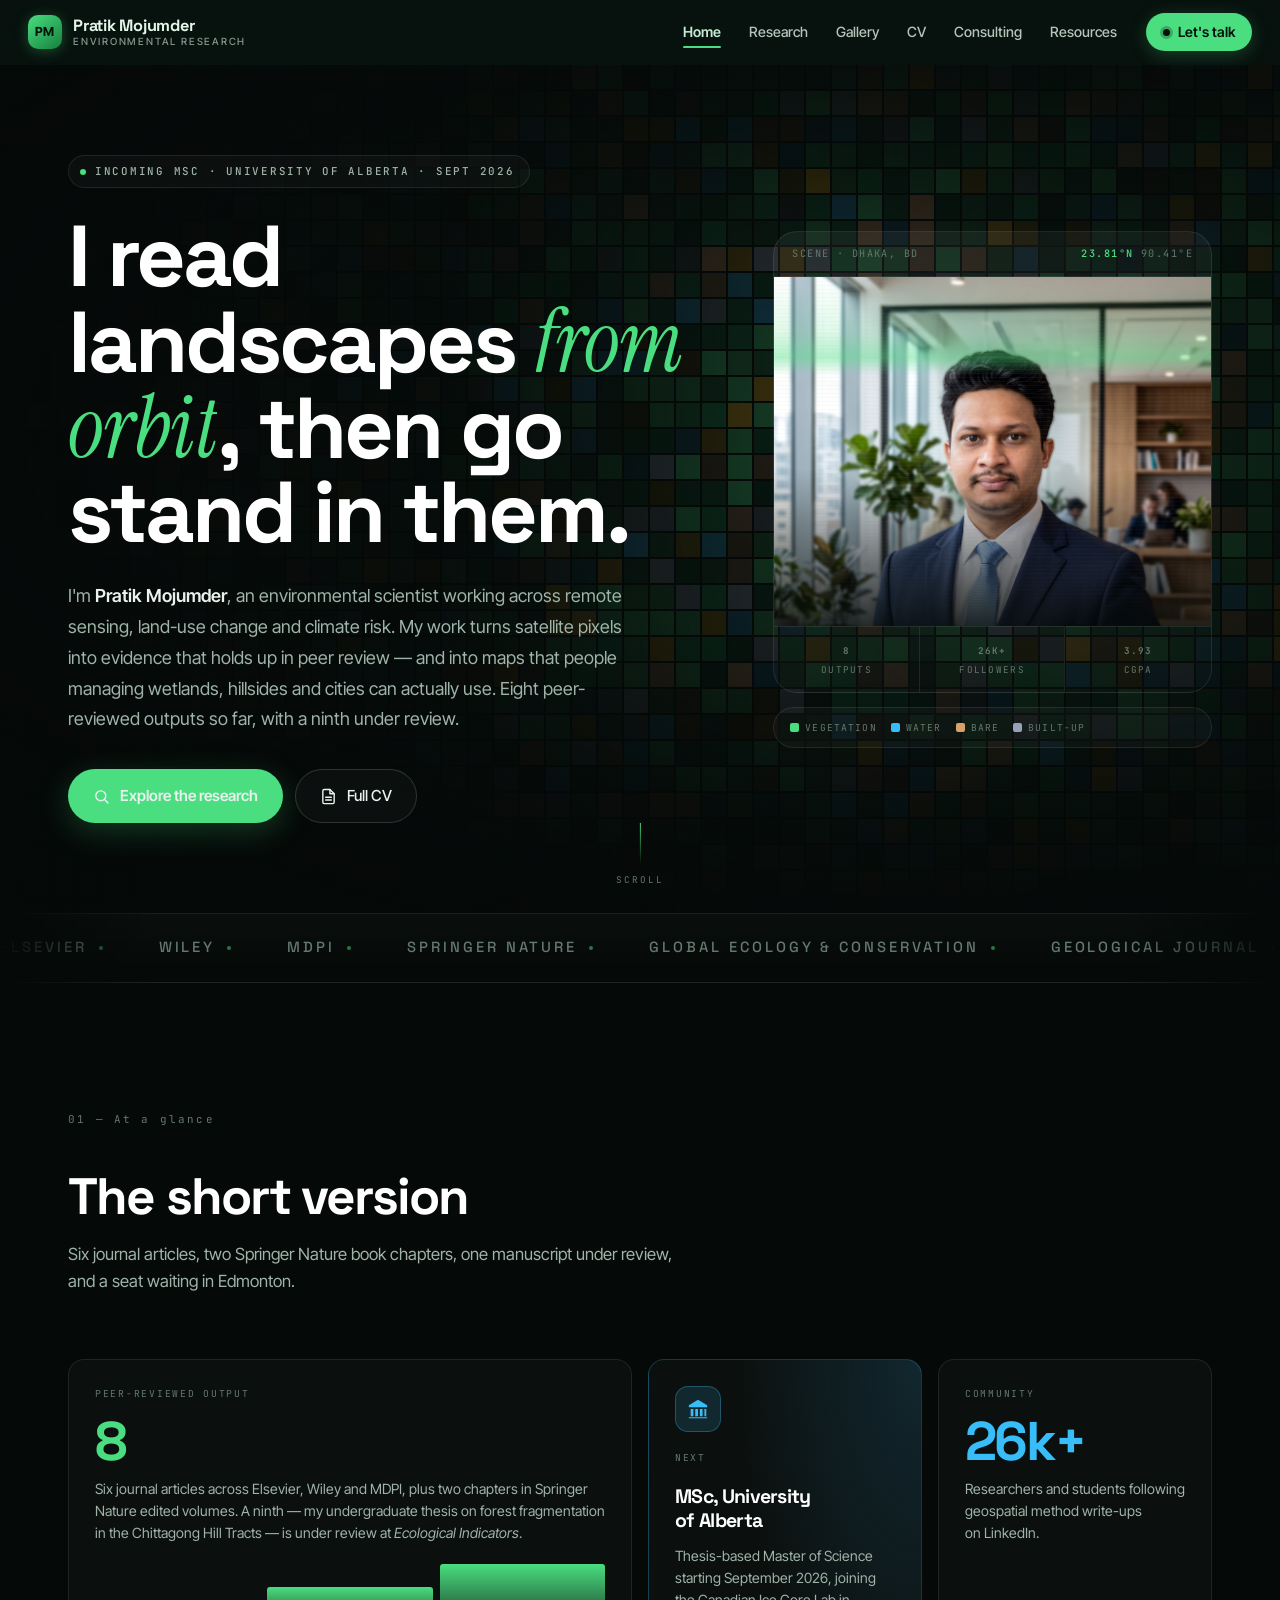
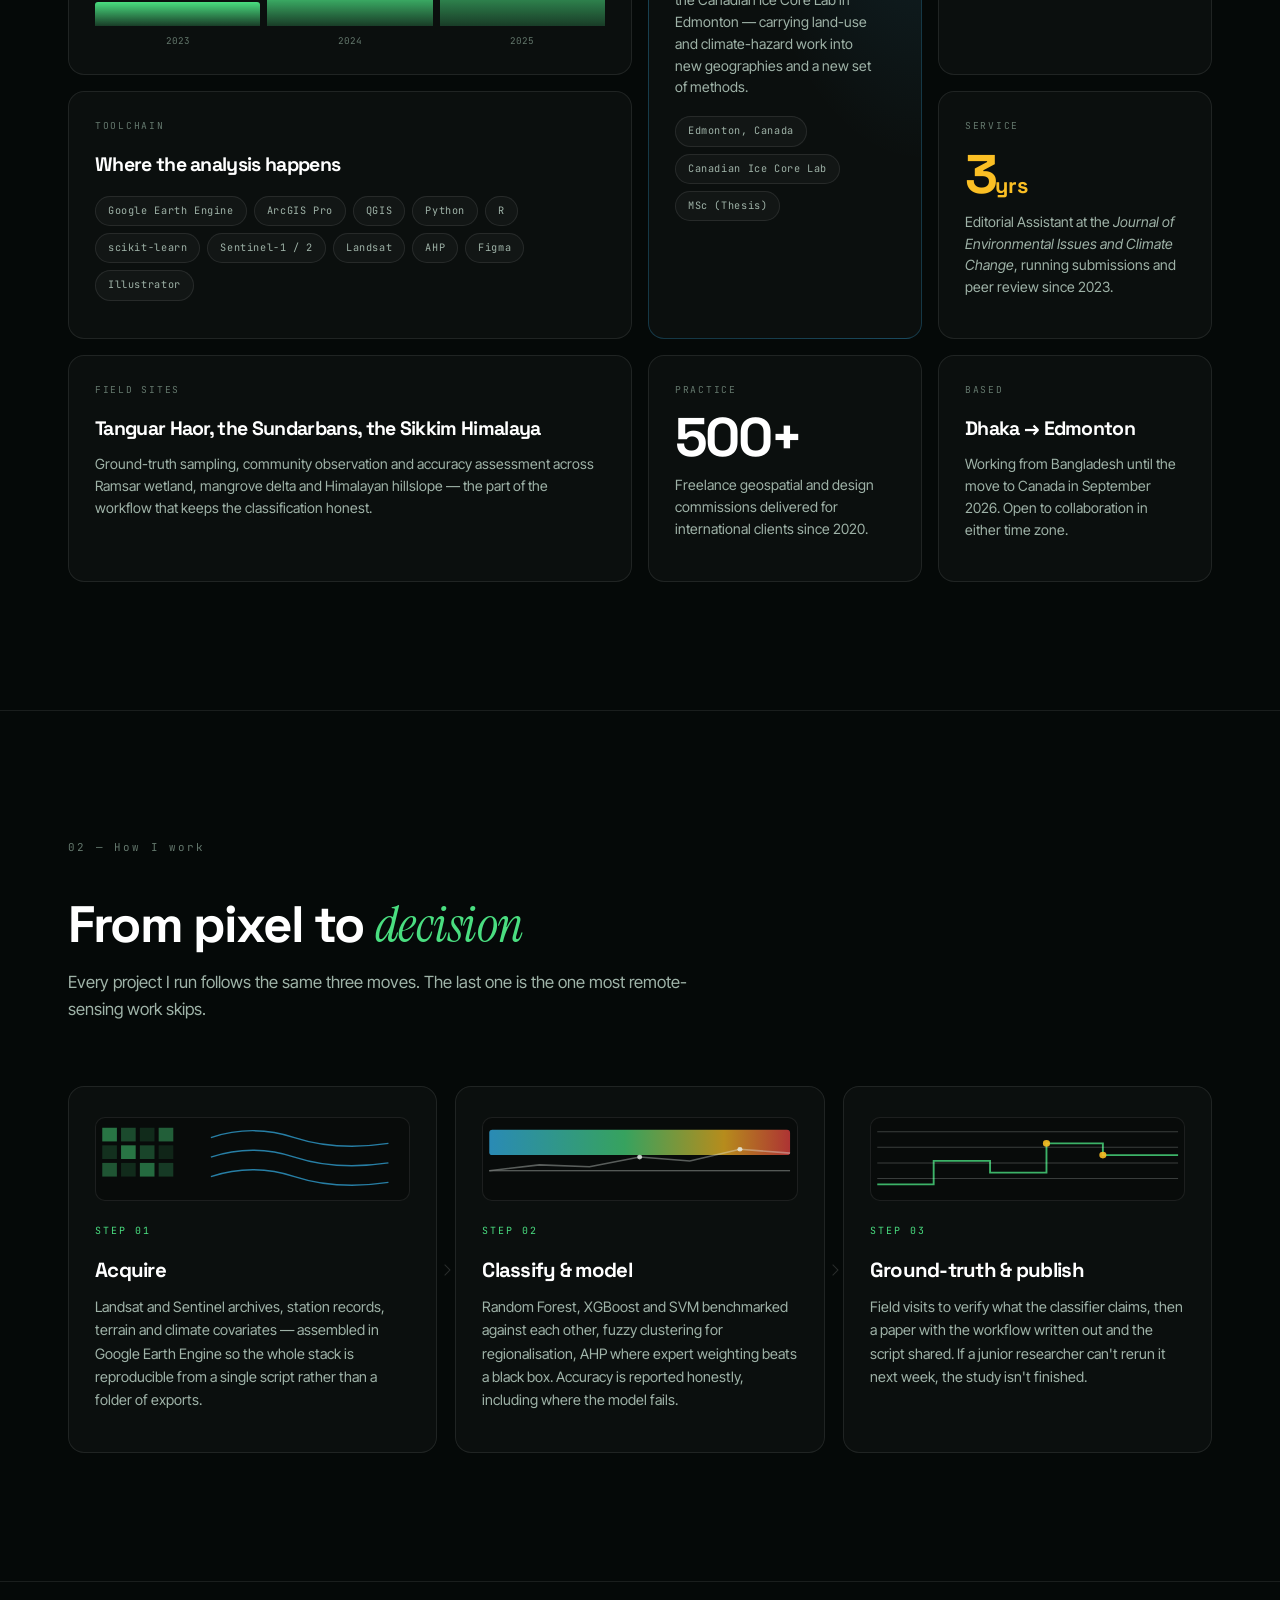
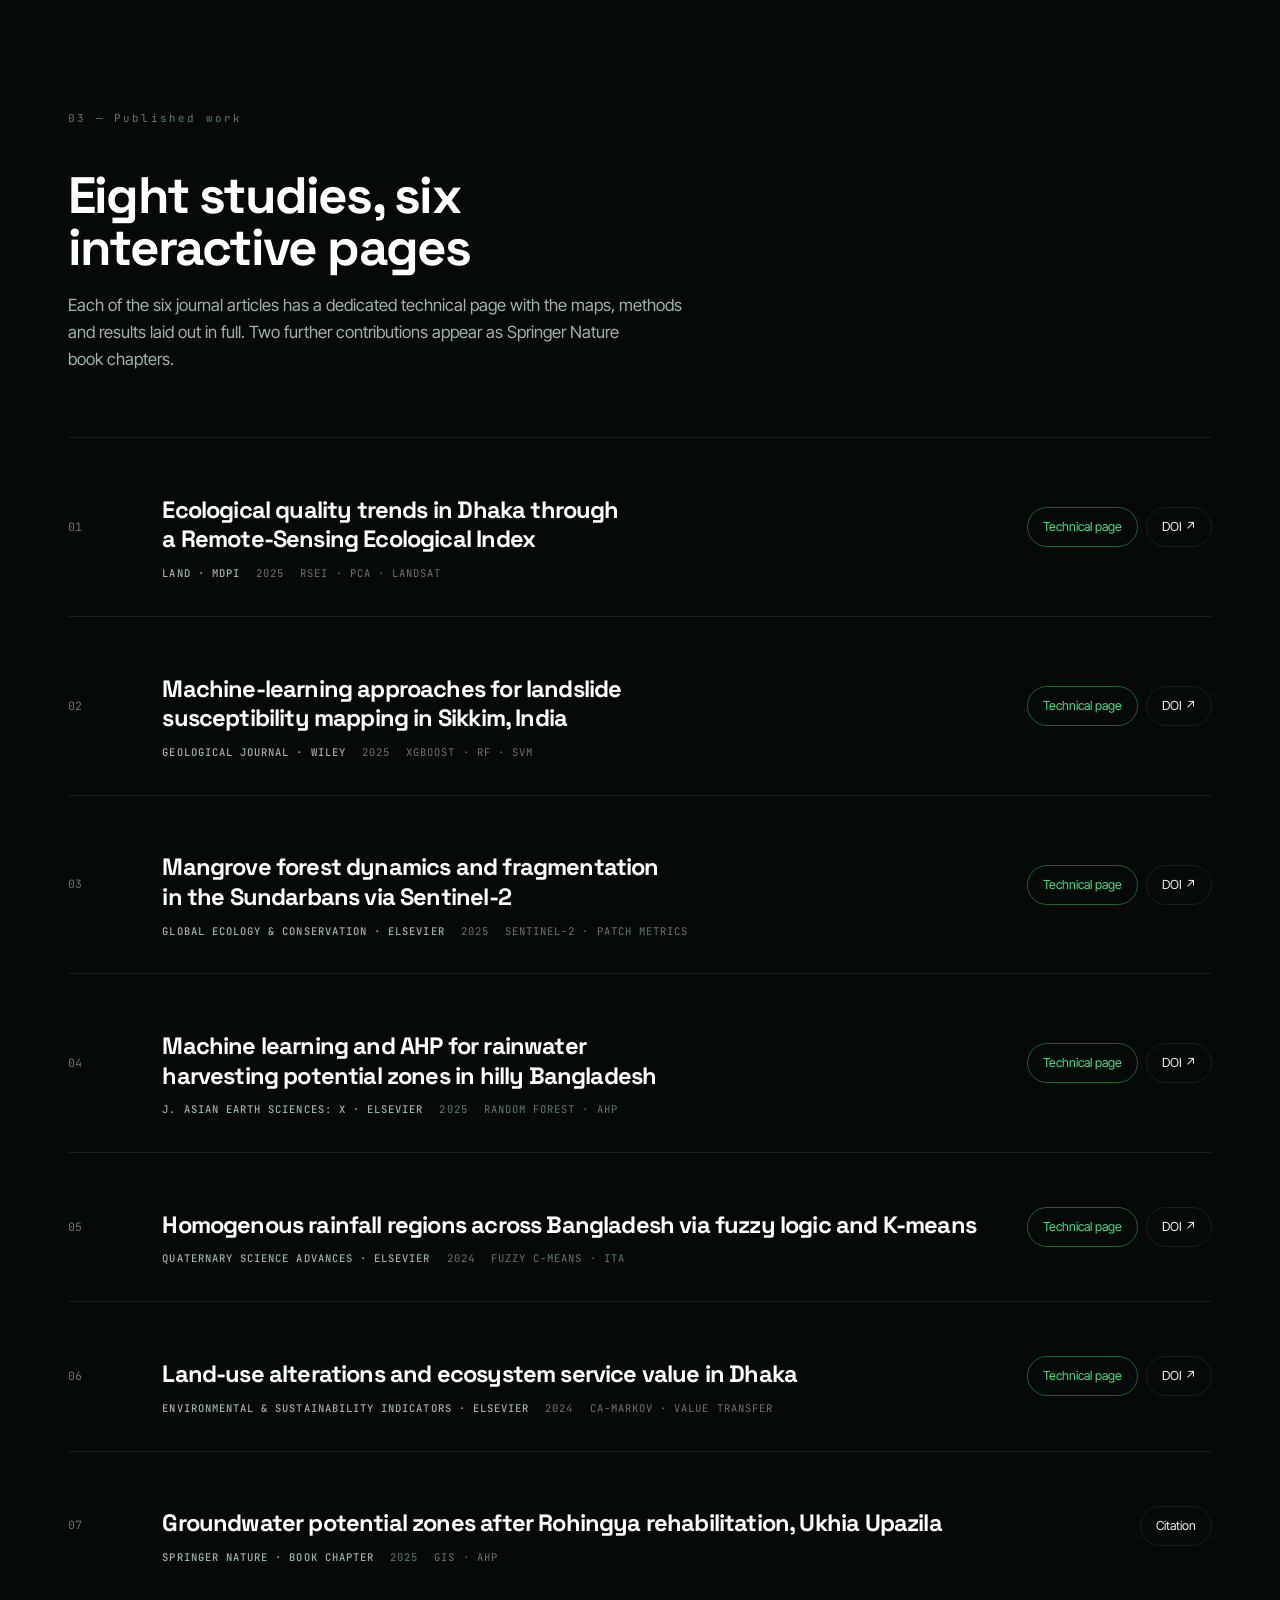
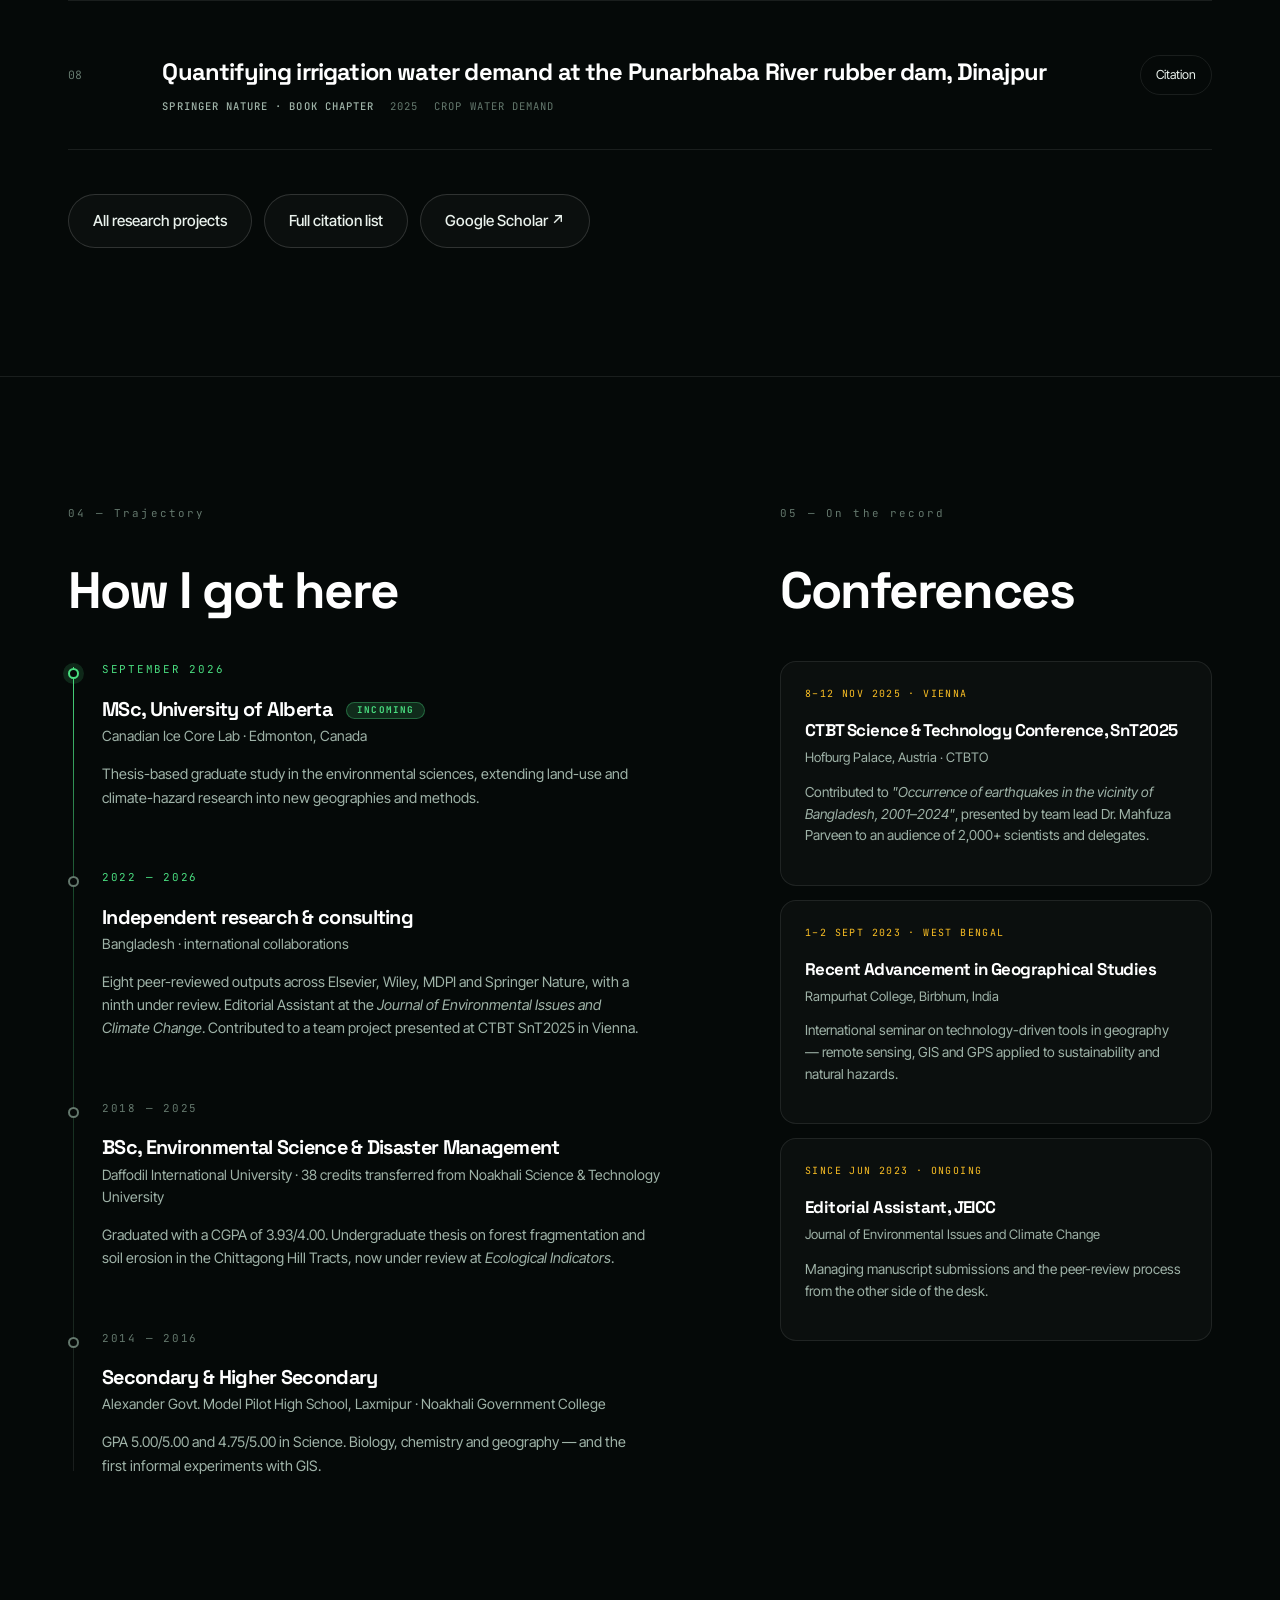
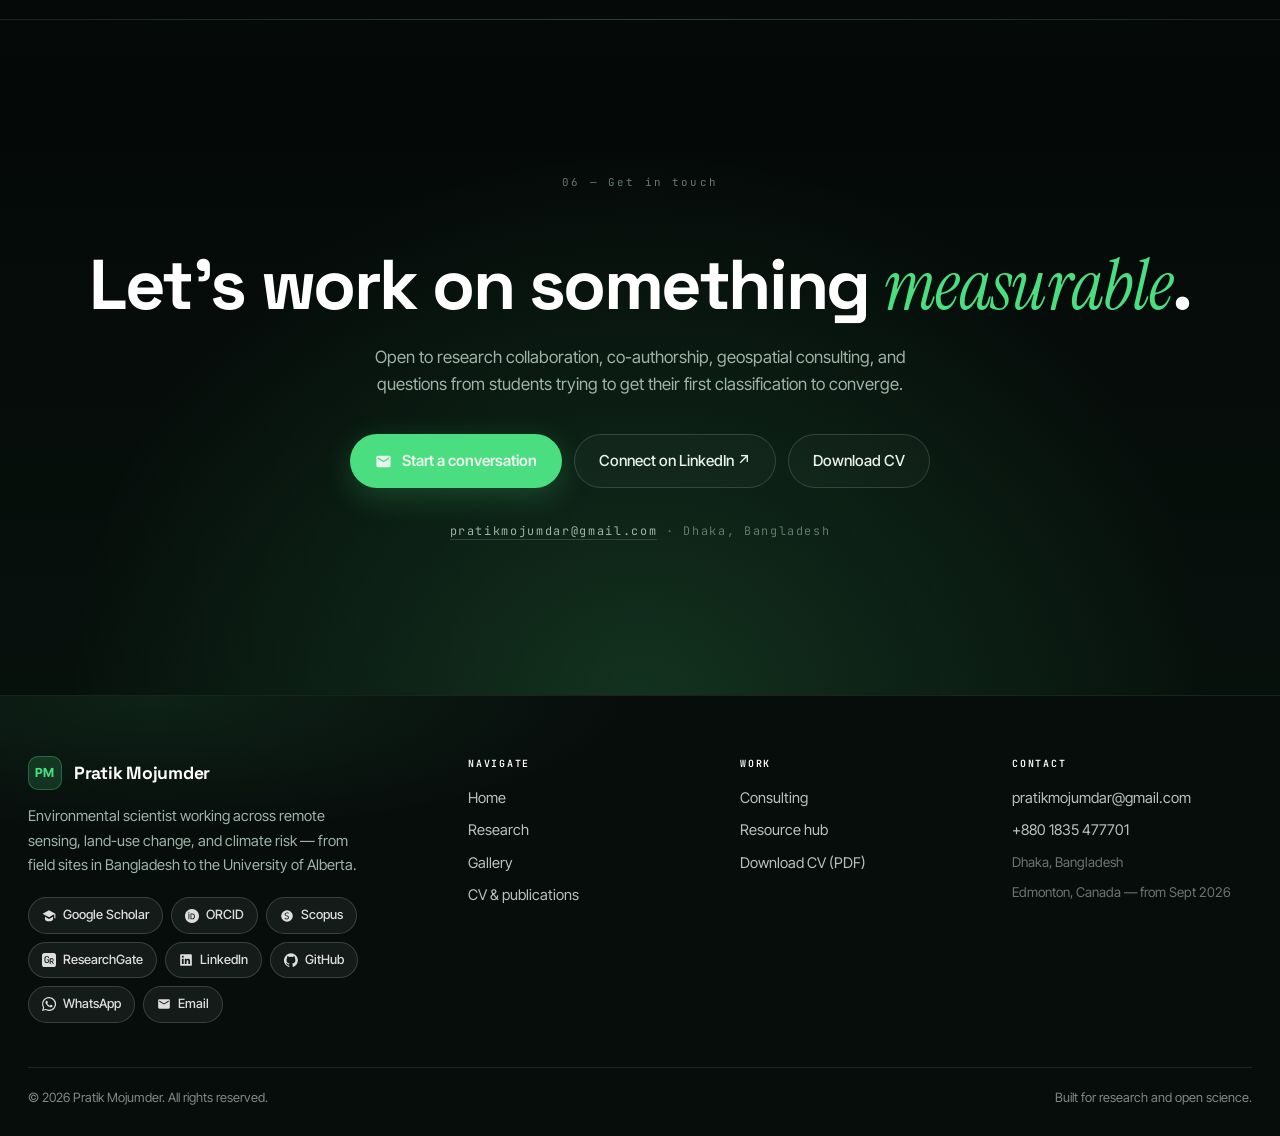
==== commit bf2306c1: "Update portfolio website: redesigned pages, added landing styles and scripts" ====
--- a/index.html
+++ b/index.html
@@ -3,293 +3,489 @@
 <head>
   <meta charset="UTF-8">
   <meta name="viewport" content="width=device-width, initial-scale=1.0">
-  <title>Pratik Mojumder - Environmental Science Researcher</title>
-  <meta name="description" content="Environmental science researcher specialising in geospatial modelling, land-use change, and climate risk. Incoming MSc, University of Alberta (Sept 2026).">
+  <title>Pratik Mojumder — Environmental Scientist</title>
+  <meta name="description" content="Environmental scientist working in remote sensing, land-use change and climate risk. Eight peer-reviewed outputs. Incoming MSc, University of Alberta, September 2026.">
+  <meta name="theme-color" content="#050908">
   <link rel="icon" type="image/svg+xml" href="assets/img/favicon.svg">
+
+  <meta property="og:title" content="Pratik Mojumder — Environmental Scientist">
+  <meta property="og:description" content="Remote sensing, land-use change and climate risk. Eight peer-reviewed outputs. Incoming MSc, University of Alberta.">
+  <meta property="og:type" content="profile">
+
   <link rel="preconnect" href="https://fonts.googleapis.com">
   <link rel="preconnect" href="https://fonts.gstatic.com" crossorigin>
-  <link href="https://fonts.googleapis.com/css2?family=DM+Sans:wght@500;600;700&family=Roboto:wght@300;400;500;700&family=Roboto+Mono:wght@400;500&display=swap" rel="stylesheet">
-  <script>(function(){try{var t=localStorage.getItem("theme");if(!t){t=window.matchMedia&&window.matchMedia("(prefers-color-scheme: dark)").matches?"dark":"light";}if(t==="dark")document.documentElement.setAttribute("data-theme","dark");}catch(e){}})();</script>
-  <link rel="stylesheet" href="assets/css/main.css?v=20260811">
-  <link rel="stylesheet" href="assets/css/chrome.css?v=20260811">
+  <link href="https://fonts.googleapis.com/css2?family=Space+Grotesk:wght@500;600;700&family=Inter+Tight:wght@400;500;600&family=JetBrains+Mono:wght@400;500&family=Instrument+Serif:ital@1&display=swap" rel="stylesheet">
+
+  <link rel="stylesheet" href="assets/css/landing.css?v=20260823b">
+  <link rel="stylesheet" href="assets/css/chrome.css?v=20260823b">
+  <style>
+    /* The landing page is dark by design — keep the page ground dark before
+       any stylesheet paints so there is never a white flash. */
+    html, body { background: #050908; margin: 0; }
+  </style>
 </head>
-<body>
-<script src="assets/js/chrome.js?v=20260811" data-page="home"></script>
-
-<!-- ========================= HERO ========================= -->
-<section class="hero">
-  <div class="container">
-    <div class="hero-inner">
-      <span class="eyebrow"><svg viewBox="0 0 24 24" fill="currentColor"><path d="M12 2C7 7 4 11 4 15a8 8 0 0016 0c0-4-3-8-8-13z"/></svg><span>Environmental Science · Geospatial Research</span></span>
-      <h1>Bridging science and sustainability through geospatial data</h1>
-      <p class="lead">
-        I'm Pratik Mojumder, an environmental scientist working at the intersection of climate data, GIS analytics, and remote sensing. I translate Earth observation signals into decisions people can act on &mdash; and in September&nbsp;2026 I join the <strong>University&nbsp;of&nbsp;Alberta</strong> as an MSc researcher with the <strong>Canadian&nbsp;Ice&nbsp;Core&nbsp;Lab</strong>.
-      </p>
-      <div class="hero-actions">
-        <a class="btn btn-primary" href="cv.html">
-          <svg viewBox="0 0 24 24" fill="none" stroke="currentColor" stroke-width="2" stroke-linecap="round" stroke-linejoin="round"><path d="M14 2H6a2 2 0 00-2 2v16a2 2 0 002 2h12a2 2 0 002-2V8z"/><path d="M14 2v6h6M16 13H8M16 17H8M10 9H8"/></svg>
-          View full CV
+<body class="lp">
+<script src="assets/js/chrome.js?v=20260823b" data-page="home" data-scheme="dark"></script>
+
+<div id="lp-progress" aria-hidden="true"></div>
+
+<!-- ==================================================== HERO ==================================================== -->
+<section class="lp-hero">
+  <canvas id="lp-canvas" aria-hidden="true"></canvas>
+  <div class="lp-hero-veil" aria-hidden="true"></div>
+
+  <div class="lp-wrap">
+    <div class="lp-hero-grid">
+
+      <div>
+        <span class="lp-tag"><span class="dot"></span>Incoming MSc · University of Alberta · Sept 2026</span>
+
+        <h1 data-split>I read landscapes <em class="ink">from orbit</em>, then go stand in them.</h1>
+
+        <p class="lp-lede">
+          I'm <strong>Pratik Mojumder</strong>, an environmental scientist working across remote sensing,
+          land-use change and climate risk. My work turns satellite pixels into evidence that holds up in
+          peer review &mdash; and into maps that people managing wetlands, hillsides and cities can actually use.
+          Eight peer-reviewed outputs so far, with a ninth under review.
+        </p>
+
+        <div class="lp-cta-row">
+          <a class="lp-btn lp-btn-solid" href="#research">
+            <svg viewBox="0 0 24 24" fill="none" stroke="currentColor" stroke-width="2" stroke-linecap="round" stroke-linejoin="round"><circle cx="11" cy="11" r="7"/><path d="M21 21l-4.35-4.35"/></svg>
+            Explore the research
+          </a>
+          <a class="lp-btn lp-btn-line" href="cv.html">
+            <svg viewBox="0 0 24 24" fill="none" stroke="currentColor" stroke-width="2" stroke-linecap="round" stroke-linejoin="round"><path d="M14 2H6a2 2 0 00-2 2v16a2 2 0 002 2h12a2 2 0 002-2V8z"/><path d="M14 2v6h6M16 13H8M16 17H8"/></svg>
+            Full CV
+          </a>
+        </div>
+      </div>
+
+      <aside class="lp-hero-side">
+        <div class="lp-scene">
+          <div class="lp-scene-top">
+            <span>Scene · Dhaka, BD</span>
+            <span><b>23.81°N</b> 90.41°E</span>
+          </div>
+          <div class="lp-portrait">
+            <span class="lp-scan" aria-hidden="true"></span>
+            <img src="assets/img/hero.jpg" alt="Portrait of Pratik Mojumder" width="880" height="704" loading="eager">
+          </div>
+          <div class="lp-scene-foot">
+            <div><b><span data-count="8">8</span></b><span>Outputs</span></div>
+            <div><b><span data-count="26" data-suffix="k+">26k+</span></b><span>Followers</span></div>
+            <div><b><span data-count="3.93">3.93</span></b><span>CGPA</span></div>
+          </div>
+        </div>
+
+        <div class="lp-legend" aria-label="Land-cover classes used in the hero visualisation">
+          <span><i style="background:#4ade80"></i>Vegetation</span>
+          <span><i style="background:#38bdf8"></i>Water</span>
+          <span><i style="background:#d8a06a"></i>Bare</span>
+          <span><i style="background:#94a3b8"></i>Built-up</span>
+        </div>
+      </aside>
+
+    </div>
+  </div>
+
+  <div class="lp-cue" aria-hidden="true">
+    <span class="rail"></span>
+    <span>Scroll</span>
+  </div>
+</section>
+
+<!-- ================================================== MARQUEE ================================================== -->
+<div class="lp-marquee" aria-hidden="true">
+  <div class="lp-marquee-track">
+    <span>Elsevier</span><span>Wiley</span><span>MDPI</span><span>Springer Nature</span>
+    <span>Global Ecology &amp; Conservation</span><span>Geological Journal</span><span>Land</span>
+    <span>Quaternary Science Advances</span><span>CTBTO SnT2025</span>
+    <span>Elsevier</span><span>Wiley</span><span>MDPI</span><span>Springer Nature</span>
+    <span>Global Ecology &amp; Conservation</span><span>Geological Journal</span><span>Land</span>
+    <span>Quaternary Science Advances</span><span>CTBTO SnT2025</span>
+  </div>
+</div>
+
+<!-- =================================================== BENTO =================================================== -->
+<section class="lp-sec" id="about">
+  <div class="lp-wrap">
+    <div class="lp-head lp-rise">
+      <div class="lp-index">01 — At a glance</div>
+      <h2>The short version</h2>
+      <p>Six journal articles, two Springer Nature book chapters, one manuscript under review, and a seat waiting in Edmonton.</p>
+    </div>
+
+    <div class="lp-bento">
+
+      <div class="lp-cell span2 lp-rise">
+        <div class="lp-cell-label">Peer-reviewed output</div>
+        <div class="lp-stat g"><span data-count="8">8</span></div>
+        <p>Six journal articles across Elsevier, Wiley and MDPI, plus two chapters in Springer Nature edited volumes. A ninth &mdash; my undergraduate thesis on forest fragmentation in the Chittagong Hill Tracts &mdash; is under review at <em>Ecological Indicators</em>.</p>
+        <div class="lp-bars" aria-hidden="true">
+          <div style="height:38%"></div>
+          <div style="height:62%"></div>
+          <div style="height:100%"></div>
+        </div>
+        <div class="lp-bars-x" aria-hidden="true"><span>2023</span><span>2024</span><span>2025</span></div>
+      </div>
+
+      <div class="lp-cell feature tall lp-rise" data-d="1">
+        <div class="lp-crest">
+          <svg viewBox="0 0 24 24" fill="currentColor" aria-hidden="true"><path d="M12 2L2 8v2h20V8L12 2zm-8 10v8h3v-8H4zm5 0v8h3v-8H9zm5 0v8h3v-8h-3zm5 0v8h2v-8h-2zM2 21v1h20v-1H2z"/></svg>
+        </div>
+        <div class="lp-cell-label">Next</div>
+        <h3>MSc, University of Alberta</h3>
+        <p>Thesis-based Master of Science starting September 2026, joining the Canadian Ice Core Lab in Edmonton &mdash; carrying land-use and climate-hazard work into new geographies and a new set of methods.</p>
+        <div class="lp-chiplist">
+          <span class="lp-chip">Edmonton, Canada</span>
+          <span class="lp-chip">Canadian Ice Core Lab</span>
+          <span class="lp-chip">MSc (Thesis)</span>
+        </div>
+      </div>
+
+      <div class="lp-cell lp-rise" data-d="2">
+        <div class="lp-cell-label">Community</div>
+        <div class="lp-stat b"><span data-count="26" data-suffix="k+">26k+</span></div>
+        <p>Researchers and students following geospatial method write-ups on LinkedIn.</p>
+      </div>
+
+      <div class="lp-cell span2 lp-rise" data-d="1">
+        <div class="lp-cell-label">Toolchain</div>
+        <h3>Where the analysis happens</h3>
+        <div class="lp-chiplist">
+          <span class="lp-chip">Google Earth Engine</span>
+          <span class="lp-chip">ArcGIS Pro</span>
+          <span class="lp-chip">QGIS</span>
+          <span class="lp-chip">Python</span>
+          <span class="lp-chip">R</span>
+          <span class="lp-chip">scikit-learn</span>
+          <span class="lp-chip">Sentinel-1 / 2</span>
+          <span class="lp-chip">Landsat</span>
+          <span class="lp-chip">AHP</span>
+          <span class="lp-chip">Figma</span>
+          <span class="lp-chip">Illustrator</span>
+        </div>
+      </div>
+
+      <div class="lp-cell lp-rise" data-d="2">
+        <div class="lp-cell-label">Service</div>
+        <div class="lp-stat a">3<span style="font-size:.4em;letter-spacing:0">yrs</span></div>
+        <p>Editorial Assistant at the <em>Journal of Environmental Issues and Climate Change</em>, running submissions and peer review since 2023.</p>
+      </div>
+
+      <div class="lp-cell span2 lp-rise">
+        <div class="lp-cell-label">Field sites</div>
+        <h3>Tanguar Haor, the Sundarbans, the Sikkim Himalaya</h3>
+        <p>Ground-truth sampling, community observation and accuracy assessment across Ramsar wetland, mangrove delta and Himalayan hillslope &mdash; the part of the workflow that keeps the classification honest.</p>
+      </div>
+
+      <div class="lp-cell lp-rise" data-d="1">
+        <div class="lp-cell-label">Practice</div>
+        <div class="lp-stat"><span data-count="500">500</span>+</div>
+        <p>Freelance geospatial and design commissions delivered for international clients since 2020.</p>
+      </div>
+
+      <div class="lp-cell lp-rise" data-d="2">
+        <div class="lp-cell-label">Based</div>
+        <h3>Dhaka → Edmonton</h3>
+        <p>Working from Bangladesh until the move to Canada in September 2026. Open to collaboration in either time zone.</p>
+      </div>
+
+    </div>
+  </div>
+</section>
+
+<!-- =================================================== METHOD =================================================== -->
+<section class="lp-sec" id="method" style="border-top:1px solid rgba(255,255,255,.085)">
+  <div class="lp-wrap">
+    <div class="lp-head lp-rise">
+      <div class="lp-index">02 — How I work</div>
+      <h2>From pixel to <em class="ink">decision</em></h2>
+      <p>Every project I run follows the same three moves. The last one is the one most remote-sensing work skips.</p>
+    </div>
+
+    <div class="lp-flow">
+
+      <article class="lp-step lp-rise">
+        <div class="lp-step-viz">
+          <svg viewBox="0 0 300 84" preserveAspectRatio="none" aria-hidden="true">
+            <g fill="#4ade80" opacity=".5">
+              <rect x="6"  y="10" width="14" height="14"/><rect x="24" y="10" width="14" height="14" opacity=".6"/>
+              <rect x="42" y="10" width="14" height="14" opacity=".3"/><rect x="60" y="10" width="14" height="14" opacity=".8"/>
+              <rect x="6"  y="28" width="14" height="14" opacity=".35"/><rect x="24" y="28" width="14" height="14"/>
+              <rect x="42" y="28" width="14" height="14" opacity=".55"/><rect x="60" y="28" width="14" height="14" opacity=".25"/>
+              <rect x="6"  y="46" width="14" height="14" opacity=".7"/><rect x="24" y="46" width="14" height="14" opacity=".3"/>
+              <rect x="42" y="46" width="14" height="14" opacity=".9"/><rect x="60" y="46" width="14" height="14" opacity=".45"/>
+            </g>
+            <g stroke="#38bdf8" stroke-width="1.4" fill="none" opacity=".65">
+              <path d="M110 20 Q150 6 190 20 T280 26"/>
+              <path d="M110 40 Q150 26 190 40 T280 46"/>
+              <path d="M110 60 Q150 46 190 60 T280 66"/>
+            </g>
+          </svg>
+        </div>
+        <div class="lp-step-n">STEP 01</div>
+        <h3>Acquire</h3>
+        <p>Landsat and Sentinel archives, station records, terrain and climate covariates &mdash; assembled in Google Earth Engine so the whole stack is reproducible from a single script rather than a folder of exports.</p>
+      </article>
+
+      <article class="lp-step lp-rise" data-d="1">
+        <div class="lp-step-viz">
+          <svg viewBox="0 0 300 84" preserveAspectRatio="none" aria-hidden="true">
+            <defs>
+              <linearGradient id="ramp" x1="0" x2="1">
+                <stop offset="0" stop-color="#38bdf8"/><stop offset=".45" stop-color="#4ade80"/>
+                <stop offset=".78" stop-color="#fbbf24"/><stop offset="1" stop-color="#ef4444"/>
+              </linearGradient>
+            </defs>
+            <rect x="6" y="12" width="288" height="26" fill="url(#ramp)" opacity=".72" rx="3"/>
+            <g stroke="#eaf2ed" stroke-width="1" opacity=".45">
+              <path d="M6 54h288"/>
+              <path d="M6 54 L54 48 L102 50 L150 40 L198 44 L246 32 L294 36" fill="none" stroke-width="1.6" opacity=".8"/>
+            </g>
+            <g fill="#eaf2ed" opacity=".8">
+              <circle cx="150" cy="40" r="2.4"/><circle cx="246" cy="32" r="2.4"/>
+            </g>
+          </svg>
+        </div>
+        <div class="lp-step-n">STEP 02</div>
+        <h3>Classify &amp; model</h3>
+        <p>Random Forest, XGBoost and SVM benchmarked against each other, fuzzy clustering for regionalisation, AHP where expert weighting beats a black box. Accuracy is reported honestly, including where the model fails.</p>
+      </article>
+
+      <article class="lp-step lp-rise" data-d="2">
+        <div class="lp-step-viz">
+          <svg viewBox="0 0 300 84" preserveAspectRatio="none" aria-hidden="true">
+            <path d="M6 68 L60 68 L60 44 L114 44 L114 56 L168 56 L168 26 L222 26 L222 38 L294 38" fill="none" stroke="#4ade80" stroke-width="1.8" opacity=".8"/>
+            <g fill="#fbbf24" opacity=".9">
+              <circle cx="168" cy="26" r="3.4"/><circle cx="222" cy="38" r="3.4"/>
+            </g>
+            <g stroke="#eaf2ed" stroke-width="1" opacity=".22">
+              <path d="M6 14h288M6 30h288M6 46h288M6 62h288"/>
+            </g>
+          </svg>
+        </div>
+        <div class="lp-step-n">STEP 03</div>
+        <h3>Ground-truth &amp; publish</h3>
+        <p>Field visits to verify what the classifier claims, then a paper with the workflow written out and the script shared. If a junior researcher can't rerun it next week, the study isn't finished.</p>
+      </article>
+
+    </div>
+  </div>
+</section>
+
+<!-- ================================================== RESEARCH ================================================== -->
+<section class="lp-sec" id="research" style="border-top:1px solid rgba(255,255,255,.085)">
+  <div class="lp-wrap">
+    <div class="lp-head lp-rise">
+      <div class="lp-index">03 — Published work</div>
+      <h2>Eight studies, six interactive pages</h2>
+      <p>Each of the six journal articles has a dedicated technical page with the maps, methods and results laid out in full. Two further contributions appear as Springer Nature book chapters.</p>
+    </div>
+
+    <div class="lp-studies">
+
+      <article class="lp-study lp-rise">
+        <div class="lp-study-n">01</div>
+        <div>
+          <h3>Ecological quality trends in Dhaka through a Remote-Sensing Ecological Index</h3>
+          <div class="lp-study-meta"><b>Land · MDPI</b><span>2025</span><span>RSEI · PCA · Landsat</span></div>
+        </div>
+        <div class="lp-study-links">
+          <a class="lp-mini primary" href="Published Research Projects/Dhaka_RSEI_Research/index.html">Technical page</a>
+          <a class="lp-mini" href="https://doi.org/10.3390/land14061258" target="_blank" rel="noopener">DOI ↗</a>
+        </div>
+      </article>
+
+      <article class="lp-study lp-rise">
+        <div class="lp-study-n">02</div>
+        <div>
+          <h3>Machine-learning approaches for landslide susceptibility mapping in Sikkim, India</h3>
+          <div class="lp-study-meta"><b>Geological Journal · Wiley</b><span>2025</span><span>XGBoost · RF · SVM</span></div>
+        </div>
+        <div class="lp-study-links">
+          <a class="lp-mini primary" href="Published Research Projects/Sikkim_Landslide_Research/index.html">Technical page</a>
+          <a class="lp-mini" href="https://doi.org/10.1002/gj.5198" target="_blank" rel="noopener">DOI ↗</a>
+        </div>
+      </article>
+
+      <article class="lp-study lp-rise">
+        <div class="lp-study-n">03</div>
+        <div>
+          <h3>Mangrove forest dynamics and fragmentation in the Sundarbans via Sentinel-2</h3>
+          <div class="lp-study-meta"><b>Global Ecology &amp; Conservation · Elsevier</b><span>2025</span><span>Sentinel-2 · Patch metrics</span></div>
+        </div>
+        <div class="lp-study-links">
+          <a class="lp-mini primary" href="Published Research Projects/Sundarban_Mangrove_Research/index.html">Technical page</a>
+          <a class="lp-mini" href="https://doi.org/10.1016/j.gecco.2025.e03493" target="_blank" rel="noopener">DOI ↗</a>
+        </div>
+      </article>
+
+      <article class="lp-study lp-rise">
+        <div class="lp-study-n">04</div>
+        <div>
+          <h3>Machine learning and AHP for rainwater harvesting potential zones in hilly Bangladesh</h3>
+          <div class="lp-study-meta"><b>J. Asian Earth Sciences: X · Elsevier</b><span>2025</span><span>Random Forest · AHP</span></div>
+        </div>
+        <div class="lp-study-links">
+          <a class="lp-mini primary" href="Published Research Projects/Rainwater_Harvesting_Research/index.html">Technical page</a>
+          <a class="lp-mini" href="https://doi.org/10.1016/j.jaesx.2025.100189" target="_blank" rel="noopener">DOI ↗</a>
+        </div>
+      </article>
+
+      <article class="lp-study lp-rise">
+        <div class="lp-study-n">05</div>
+        <div>
+          <h3>Homogenous rainfall regions across Bangladesh via fuzzy logic and K-means</h3>
+          <div class="lp-study-meta"><b>Quaternary Science Advances · Elsevier</b><span>2024</span><span>Fuzzy c-means · ITA</span></div>
+        </div>
+        <div class="lp-study-links">
+          <a class="lp-mini primary" href="Published Research Projects/Bangladesh_Rainfall_Research/index.html">Technical page</a>
+          <a class="lp-mini" href="https://doi.org/10.1016/j.qsa.2024.100227" target="_blank" rel="noopener">DOI ↗</a>
+        </div>
+      </article>
+
+      <article class="lp-study lp-rise">
+        <div class="lp-study-n">06</div>
+        <div>
+          <h3>Land-use alterations and ecosystem service value in Dhaka</h3>
+          <div class="lp-study-meta"><b>Environmental &amp; Sustainability Indicators · Elsevier</b><span>2024</span><span>CA-Markov · Value transfer</span></div>
+        </div>
+        <div class="lp-study-links">
+          <a class="lp-mini primary" href="Published Research Projects/Dhaka_Ecosystemservice_Research/index.html">Technical page</a>
+          <a class="lp-mini" href="https://doi.org/10.1016/j.indic.2023.100319" target="_blank" rel="noopener">DOI ↗</a>
+        </div>
+      </article>
+
+      <article class="lp-study lp-rise">
+        <div class="lp-study-n">07</div>
+        <div>
+          <h3>Groundwater potential zones after Rohingya rehabilitation, Ukhia Upazila</h3>
+          <div class="lp-study-meta"><b>Springer Nature · Book chapter</b><span>2025</span><span>GIS · AHP</span></div>
+        </div>
+        <div class="lp-study-links">
+          <a class="lp-mini" href="cv.html#publications">Citation</a>
+        </div>
+      </article>
+
+      <article class="lp-study lp-rise">
+        <div class="lp-study-n">08</div>
+        <div>
+          <h3>Quantifying irrigation water demand at the Punarbhaba River rubber dam, Dinajpur</h3>
+          <div class="lp-study-meta"><b>Springer Nature · Book chapter</b><span>2025</span><span>Crop water demand</span></div>
+        </div>
+        <div class="lp-study-links">
+          <a class="lp-mini" href="cv.html#publications">Citation</a>
+        </div>
+      </article>
+
+    </div>
+
+    <div class="lp-cta-row lp-rise" style="margin-top:44px">
+      <a class="lp-btn lp-btn-line" href="research.html">All research projects</a>
+      <a class="lp-btn lp-btn-line" href="cv.html#publications">Full citation list</a>
+      <a class="lp-btn lp-btn-line" href="https://scholar.google.com/citations?user=0yx6yC0AAAAJ&amp;hl=en" target="_blank" rel="noopener">Google Scholar ↗</a>
+    </div>
+  </div>
+</section>
+
+<!-- ============================================ JOURNEY + CONFERENCES ============================================ -->
+<section class="lp-sec" id="journey" style="border-top:1px solid rgba(255,255,255,.085)">
+  <div class="lp-wrap">
+    <div class="lp-split">
+
+      <div>
+        <div class="lp-head lp-rise" style="margin-bottom:44px">
+          <div class="lp-index">04 — Trajectory</div>
+          <h2>How I got here</h2>
+        </div>
+
+        <div class="lp-track">
+          <div class="lp-node now lp-rise">
+            <div class="lp-node-when">September 2026</div>
+            <h3>MSc, University of Alberta <span class="lp-badge">Incoming</span></h3>
+            <div class="lp-node-where">Canadian Ice Core Lab · Edmonton, Canada</div>
+            <p>Thesis-based graduate study in the environmental sciences, extending land-use and climate-hazard research into new geographies and methods.</p>
+          </div>
+
+          <div class="lp-node lp-rise">
+            <div class="lp-node-when">2022 — 2026</div>
+            <h3>Independent research &amp; consulting</h3>
+            <div class="lp-node-where">Bangladesh · international collaborations</div>
+            <p>Eight peer-reviewed outputs across Elsevier, Wiley, MDPI and Springer Nature, with a ninth under review. Editorial Assistant at the <em>Journal of Environmental Issues and Climate Change</em>. Contributed to a team project presented at CTBT SnT2025 in Vienna.</p>
+          </div>
+
+          <div class="lp-node past lp-rise">
+            <div class="lp-node-when">2018 — 2025</div>
+            <h3>BSc, Environmental Science &amp; Disaster Management</h3>
+            <div class="lp-node-where">Daffodil International University · 38 credits transferred from Noakhali Science &amp; Technology University</div>
+            <p>Graduated with a CGPA of 3.93/4.00. Undergraduate thesis on forest fragmentation and soil erosion in the Chittagong Hill Tracts, now under review at <em>Ecological Indicators</em>.</p>
+          </div>
+
+          <div class="lp-node past lp-rise">
+            <div class="lp-node-when">2014 — 2016</div>
+            <h3>Secondary &amp; Higher Secondary</h3>
+            <div class="lp-node-where">Alexander Govt. Model Pilot High School, Laxmipur · Noakhali Government College</div>
+            <p>GPA 5.00/5.00 and 4.75/5.00 in Science. Biology, chemistry and geography &mdash; and the first informal experiments with GIS.</p>
+          </div>
+        </div>
+      </div>
+
+      <div>
+        <div class="lp-head lp-rise" style="margin-bottom:44px">
+          <div class="lp-index">05 — On the record</div>
+          <h2>Conferences</h2>
+        </div>
+
+        <div class="lp-conf lp-rise">
+          <div class="lp-conf-when">8–12 Nov 2025 · Vienna</div>
+          <h3>CTBT Science &amp; Technology Conference, SnT2025</h3>
+          <div class="lp-conf-where">Hofburg Palace, Austria · CTBTO</div>
+          <p>Contributed to <em>"Occurrence of earthquakes in the vicinity of Bangladesh, 2001–2024"</em>, presented by team lead Dr. Mahfuza Parveen to an audience of 2,000+ scientists and delegates.</p>
+        </div>
+
+        <div class="lp-conf lp-rise" data-d="1">
+          <div class="lp-conf-when">1–2 Sept 2023 · West Bengal</div>
+          <h3>Recent Advancement in Geographical Studies</h3>
+          <div class="lp-conf-where">Rampurhat College, Birbhum, India</div>
+          <p>International seminar on technology-driven tools in geography &mdash; remote sensing, GIS and GPS applied to sustainability and natural hazards.</p>
+        </div>
+
+        <div class="lp-conf lp-rise" data-d="2">
+          <div class="lp-conf-when">Since Jun 2023 · Ongoing</div>
+          <h3>Editorial Assistant, JEICC</h3>
+          <div class="lp-conf-where">Journal of Environmental Issues and Climate Change</div>
+          <p>Managing manuscript submissions and the peer-review process from the other side of the desk.</p>
+        </div>
+      </div>
+
+    </div>
+  </div>
+</section>
+
+<!-- =================================================== CLOSE =================================================== -->
+<section class="lp-close" id="contact">
+  <div class="lp-wrap">
+    <div class="lp-rise">
+      <div class="lp-index" style="text-align:center">06 — Get in touch</div>
+      <h2>Let's work on something <em class="ink">measurable</em>.</h2>
+      <p>Open to research collaboration, co-authorship, geospatial consulting, and questions from students trying to get their first classification to converge.</p>
+      <div class="lp-cta-row">
+        <a class="lp-btn lp-btn-solid" href="mailto:pratikmojumdar@gmail.com?subject=Let%27s%20talk">
+          <svg viewBox="0 0 24 24" fill="currentColor" aria-hidden="true"><path d="M20 4H4a2 2 0 00-2 2v12a2 2 0 002 2h16a2 2 0 002-2V6a2 2 0 00-2-2zm0 4-8 5-8-5V6l8 5 8-5v2z"/></svg>
+          Start a conversation
         </a>
-        <a class="btn btn-earth" href="downloads/Pratik_Mojumder_CV.pdf" download>
-          <svg viewBox="0 0 24 24" fill="none" stroke="currentColor" stroke-width="2" stroke-linecap="round" stroke-linejoin="round"><path d="M21 15v4a2 2 0 01-2 2H5a2 2 0 01-2-2v-4M7 10l5 5 5-5M12 15V3"/></svg>
-          Download CV
-        </a>
-        <a class="btn btn-ghost" href="research.html">
-          <svg viewBox="0 0 24 24" fill="none" stroke="currentColor" stroke-width="2" stroke-linecap="round" stroke-linejoin="round"><circle cx="11" cy="11" r="7"/><path d="M21 21l-4.35-4.35"/></svg>
-          Explore research
-        </a>
-      </div>
-      <div class="hero-meta">
-        <div>
-          <svg class="m-icon" viewBox="0 0 24 24" fill="none" stroke="currentColor" stroke-width="1.7" stroke-linecap="round" stroke-linejoin="round"><path d="M4 4h12a4 4 0 014 4v12H8a4 4 0 01-4-4V4z"/><path d="M8 8h8M8 12h8M8 16h5"/></svg>
-          <strong>8</strong><span>Publications &amp; book chapters</span>
-        </div>
-        <div>
-          <svg class="m-icon" viewBox="0 0 24 24" fill="currentColor"><path d="M20.5 2h-17A1.5 1.5 0 002 3.5v17A1.5 1.5 0 003.5 22h17a1.5 1.5 0 001.5-1.5v-17A1.5 1.5 0 0020.5 2zM8 19H5v-9h3zM6.5 8.25A1.75 1.75 0 118.3 6.5a1.78 1.78 0 01-1.8 1.75zM19 19h-3v-4.74c0-1.42-.6-1.93-1.38-1.93A1.74 1.74 0 0013 14.19V19h-3v-9h2.9v1.3a3.11 3.11 0 012.7-1.4c1.55 0 3.36.86 3.36 3.66z"/></svg>
-          <strong>26k+</strong><span>LinkedIn community</span>
-        </div>
-        <div>
-          <svg class="m-icon" viewBox="0 0 24 24" fill="none" stroke="currentColor" stroke-width="1.7" stroke-linecap="round" stroke-linejoin="round"><path d="M9 3v6l-4 8a3 3 0 003 4h8a3 3 0 003-4l-4-8V3"/><path d="M8 3h8"/><path d="M7 15h10"/></svg>
-          <strong>MSc</strong><span>UAlberta, Sept 2026</span>
-        </div>
-      </div>
-    </div>
-
-    <div class="hero-visual">
-      <img src="assets/img/hero.jpg" alt="Portrait of Pratik Mojumder" width="880" height="1100">
-      <span class="visual-tag">Environmental scientist · Dhaka, Bangladesh</span>
-    </div>
-  </div>
-</section>
-
-<!-- ========================= ACADEMIC TIMELINE ========================= -->
-<section class="section">
-  <div class="container">
-    <div class="section-head center">
-      <span class="eyebrow"><svg viewBox="0 0 24 24" fill="none" stroke="currentColor" stroke-width="2" stroke-linecap="round" stroke-linejoin="round"><circle cx="12" cy="12" r="10"/><path d="M12 7v5l3 2"/></svg><span>Academic Journey</span></span>
-      <h2>From a school bench in Laxmipur to a lab in Edmonton</h2>
-      <p>A continuous arc through environmental science, geospatial analysis, and applied research &mdash; built one milestone at a time.</p>
-    </div>
-
-    <div class="timeline">
-      <div class="tl-item upcoming">
-        <div class="tl-year">SEPTEMBER 2026</div>
-        <div class="tl-title">MSc, University of Alberta <span class="tl-badge">Incoming</span></div>
-        <div class="tl-institution">
-          <svg viewBox="0 0 24 24" fill="currentColor" aria-hidden="true"><path d="M12 2L2 8v2h20V8L12 2zm-8 10v8h3v-8H4zm5 0v8h3v-8H9zm5 0v8h3v-8h-3zm5 0v8h2v-8h-2zM2 21v1h20v-1H2z"/></svg>
-          University of Alberta &mdash; Canadian Ice Core Lab
-        </div>
-        <p class="tl-body">Beginning thesis-based graduate study in the environmental sciences, extending research on land-use dynamics and climate-linked hazards into new geographies and methods.</p>
-        <div class="tl-tags">
-          <span class="tl-tag">Edmonton, Canada</span>
-          <span class="tl-tag">CICL</span>
-          <span class="tl-tag">MSc (Thesis)</span>
-        </div>
-      </div>
-
-      <div class="tl-item">
-        <div class="tl-year">2022 &mdash; 2026</div>
-        <div class="tl-title">Independent research &amp; consulting</div>
-        <div class="tl-institution">
-          <svg viewBox="0 0 24 24" fill="currentColor" aria-hidden="true"><path d="M12 2L2 8v2h20V8L12 2zm-8 10v8h3v-8H4zm5 0v8h3v-8H9zm5 0v8h3v-8h-3zm5 0v8h2v-8h-2zM2 21v1h20v-1H2z"/></svg>
-          Bangladesh &mdash; international collaborations
-        </div>
-        <p class="tl-body">Eight peer-reviewed outputs across Elsevier, Wiley, MDPI, and Springer Nature, with a ninth under review. Editorial Assistant for the <em>Journal of Environmental Issues and Climate Change</em>. Contributed to a team project presented at the CTBT SnT2025 conference in Vienna. Ongoing fieldwork in the Tanguar Haor wetland.</p>
-        <div class="tl-tags">
-          <span class="tl-tag">8 outputs</span>
-          <span class="tl-tag">Editorial</span>
-          <span class="tl-tag">Fieldwork</span>
-        </div>
-      </div>
-
-      <div class="tl-item">
-        <div class="tl-year">2018 &mdash; 2025</div>
-        <div class="tl-title">BSc in Environmental Science &amp; Disaster Management</div>
-        <div class="tl-institution">
-          <svg viewBox="0 0 24 24" fill="currentColor" aria-hidden="true"><path d="M12 2L2 8v2h20V8L12 2zm-8 10v8h3v-8H4zm5 0v8h3v-8H9zm5 0v8h3v-8h-3zm5 0v8h2v-8h-2zM2 21v1h20v-1H2z"/></svg>
-          Daffodil International University &mdash; 38 credits transferred from Noakhali Science &amp; Technology University
-        </div>
-        <p class="tl-body">Graduated with a CGPA of 3.93/4.00. Undergraduate thesis on forest fragmentation and soil erosion impacts on ecosystem service values in the Chittagong Hill Tracts. First peer-reviewed publications followed, alongside training in remote sensing, hydrology, and disaster risk modelling.</p>
-        <div class="tl-tags">
-          <span class="tl-tag">CGPA 3.93</span>
-          <span class="tl-tag">Thesis</span>
-          <span class="tl-tag">First papers</span>
-        </div>
-      </div>
-
-      <div class="tl-item">
-        <div class="tl-year">2016</div>
-        <div class="tl-title">Higher Secondary Certificate</div>
-        <div class="tl-institution">
-          <svg viewBox="0 0 24 24" fill="currentColor" aria-hidden="true"><path d="M12 2L2 8v2h20V8L12 2zm-8 10v8h3v-8H4zm5 0v8h3v-8H9zm5 0v8h3v-8h-3zm5 0v8h2v-8h-2zM2 21v1h20v-1H2z"/></svg>
-          Noakhali Government College &middot; Science &middot; GPA 4.75/5.00
-        </div>
-        <p class="tl-body">Deepened work in environmental chemistry and quantitative reasoning. Started informal GIS exploration.</p>
-        <div class="tl-tags">
-          <span class="tl-tag">Science</span>
-          <span class="tl-tag">Early GIS</span>
-        </div>
-      </div>
-
-      <div class="tl-item">
-        <div class="tl-year">2014</div>
-        <div class="tl-title">Secondary School Certificate</div>
-        <div class="tl-institution">
-          <svg viewBox="0 0 24 24" fill="currentColor" aria-hidden="true"><path d="M12 2L2 8v2h20V8L12 2zm-8 10v8h3v-8H4zm5 0v8h3v-8H9zm5 0v8h3v-8h-3zm5 0v8h2v-8h-2zM2 21v1h20v-1H2z"/></svg>
-          Alexander Govt. Model Pilot High School, Laxmipur &middot; Science &middot; GPA 5.00/5.00
-        </div>
-        <p class="tl-body">Foundation in biology, chemistry, and geography &mdash; first exposure to the natural systems that would later define my research direction.</p>
-        <div class="tl-tags">
-          <span class="tl-tag">Foundation</span>
-          <span class="tl-tag">Science</span>
-        </div>
-      </div>
-    </div>
-  </div>
-</section>
-
-<!-- ========================= FEATURED RESEARCH ========================= -->
-<section class="section section-alt">
-  <div class="container">
-    <div class="section-head">
-      <span class="eyebrow"><svg viewBox="0 0 24 24" fill="currentColor"><path d="M12 2l3 6 7 1-5 5 1 7-6-3-6 3 1-7-5-5 7-1z"/></svg><span>Featured Research</span></span>
-      <h2>Peer-reviewed work, at a glance</h2>
-      <p>A selection of recent studies in geospatial analysis, remote sensing, and climate risk &mdash; each with an interactive technical page and a published DOI.</p>
-    </div>
-
-    <div class="grid grid-3">
-      <article class="card a-forest is-accented">
-        <div class="card-body">
-          <div class="card-eyebrow">
-            <svg viewBox="0 0 24 24" fill="none" stroke="currentColor" stroke-width="2" stroke-linecap="round" stroke-linejoin="round"><path d="M2 12s3-7 10-7 10 7 10 7-3 7-10 7-10-7-10-7z"/><circle cx="12" cy="12" r="3"/></svg>
-            <span>Remote sensing · Land, MDPI · 2025</span>
-          </div>
-          <h3 class="card-title">Ecological quality trends in Dhaka through a Remote-Sensing Ecological Index</h3>
-          <p class="card-text">A multi-decadal RSEI composite &mdash; greenness, wetness, dryness, heat &mdash; tracks Dhaka's ecological decline and pinpoints hotspots aligned with rapid urbanisation.</p>
-          <div class="card-foot">
-            <a href="Published Research Projects/Dhaka_RSEI_Research/index.html">Technical page →</a>
-            <a href="https://doi.org/10.3390/land14061258" target="_blank" rel="noopener">DOI ↗</a>
-          </div>
-        </div>
-      </article>
-
-      <article class="card a-slate is-accented">
-        <div class="card-body">
-          <div class="card-eyebrow">
-            <svg viewBox="0 0 24 24" fill="none" stroke="currentColor" stroke-width="2" stroke-linecap="round" stroke-linejoin="round"><path d="M3 20h18M6 20V10M12 20V5M18 20v-8"/></svg>
-            <span>Machine learning · Geological Journal, Wiley · 2025</span>
-          </div>
-          <h3 class="card-title">Machine-learning approaches for landslide susceptibility mapping in Sikkim, India</h3>
-          <p class="card-text">An ensemble of ML classifiers benchmarked against a historical landslide inventory maps susceptibility across the Sikkim Himalaya with transparent feature importance.</p>
-          <div class="card-foot">
-            <a href="Published Research Projects/Sikkim_Landslide_Research/index.html">Technical page →</a>
-            <a href="https://doi.org/10.1002/gj.5198" target="_blank" rel="noopener">DOI ↗</a>
-          </div>
-        </div>
-      </article>
-
-      <article class="card a-earth is-accented">
-        <div class="card-body">
-          <div class="card-eyebrow">
-            <svg viewBox="0 0 24 24" fill="none" stroke="currentColor" stroke-width="2" stroke-linecap="round" stroke-linejoin="round"><path d="M12 2c-4 4-8 8-8 12a8 8 0 0016 0c0-4-4-8-8-12z"/></svg>
-            <span>Mangrove ecology · Global Ecology &amp; Conservation, Elsevier · 2025</span>
-          </div>
-          <h3 class="card-title">Mangrove forest dynamics and fragmentation in the Sundarbans via Sentinel-2</h3>
-          <p class="card-text">High-resolution Sentinel-2 time series and landscape metrics quantify mangrove loss and habitat fragmentation across the Sundarbans, flagging conservation priority zones.</p>
-          <div class="card-foot">
-            <a href="Published Research Projects/Sundarban_Mangrove_Research/index.html">Technical page →</a>
-            <a href="https://doi.org/10.1016/j.gecco.2025.e03493" target="_blank" rel="noopener">DOI ↗</a>
-          </div>
-        </div>
-      </article>
-    </div>
-
-    <div class="btn-row center mt-32">
-      <a class="btn btn-ghost" href="research.html">See all research →</a>
-      <a class="btn btn-ghost" href="cv.html#publications">Full publication list →</a>
-    </div>
-  </div>
-</section>
-
-<!-- ========================= CONFERENCES ========================= -->
-<section class="section">
-  <div class="container">
-    <div class="section-head">
-      <span class="eyebrow"><svg viewBox="0 0 24 24" fill="none" stroke="currentColor" stroke-width="2" stroke-linecap="round" stroke-linejoin="round"><path d="M12 2a10 10 0 100 20 10 10 0 000-20z"/><path d="M2 12h20M12 2a15 15 0 010 20 15 15 0 010-20z"/></svg><span>On the Record</span></span>
-      <h2>Conferences &amp; scientific meetings</h2>
-      <p>Where the work has been presented and discussed beyond the page.</p>
-    </div>
-
-    <div class="conf">
-      <div class="conf-when">Nov 2025<br>Vienna</div>
-      <div>
-        <div class="conf-title">CTBT: Science and Technology Conference (SnT2025)</div>
-        <div class="conf-where">Hofburg Palace, Vienna, Austria · CTBTO</div>
-        <p>Contributed to <em>"Occurrence of earthquakes in the vicinity of Bangladesh, 2001&ndash;2024: implications for disaster management and preparedness"</em>, presented by our team lead Dr. Mahfuza Parveen. SnT2025 convened over 2,000 scientists, technologists, and delegates from the CTBTO's policy-making organs.</p>
-      </div>
-    </div>
-
-    <div class="conf">
-      <div class="conf-when">Sept 2023<br>West Bengal</div>
-      <div>
-        <div class="conf-title">Recent Advancement in Geographical Studies: A Multidimensional Outlook</div>
-        <div class="conf-where">Rampurhat College, Birbhum, West Bengal, India</div>
-        <p>International seminar bringing together geographers and allied researchers around technology-driven tools (RS, GIS, GPS), sustainability, natural hazards, and development challenges.</p>
-      </div>
-    </div>
-  </div>
-</section>
-
-<!-- ========================= SKILLS SNAPSHOT ========================= -->
-<section class="section section-alt">
-  <div class="container">
-    <div class="grid grid-2" style="align-items: start; gap: 48px;">
-      <div>
-        <span class="eyebrow"><svg viewBox="0 0 24 24" fill="none" stroke="currentColor" stroke-width="2" stroke-linecap="round" stroke-linejoin="round"><rect x="3" y="6" width="18" height="14" rx="2"/><circle cx="12" cy="13" r="3.5"/><path d="M8 6l1.5-3h5L16 6"/></svg><span>Snapshot</span></span>
-        <h2 class="mt-16">Where I work best.</h2>
-        <p class="lead mt-16">Between the satellite image and the field notebook. Between the peer-reviewed method and the open-source script that lets a junior researcher use it tomorrow.</p>
-        <div class="btn-row mt-24">
-          <a class="btn btn-ghost" href="resources.html">Open the resource hub →</a>
-        </div>
-      </div>
-      <div>
-        <div class="skills-block forest">
-          <h4>Research domains</h4>
-          <div class="skills-row">
-            <span class="pill forest">Land-use change</span>
-            <span class="pill forest">Ecosystem services</span>
-            <span class="pill forest">Climate hazard modelling</span>
-            <span class="pill forest">Wetland ecology</span>
-            <span class="pill forest">Landslide susceptibility</span>
-            <span class="pill forest">Rainwater harvesting</span>
-          </div>
-        </div>
-        <div class="skills-block slate">
-          <h4>Methods &amp; tools</h4>
-          <div class="skills-row">
-            <span class="pill slate">Google Earth Engine</span>
-            <span class="pill slate">ArcGIS Pro</span>
-            <span class="pill slate">QGIS</span>
-            <span class="pill slate">R</span>
-            <span class="pill slate">Python</span>
-            <span class="pill slate">Remote sensing</span>
-          </div>
-        </div>
-        <div class="skills-block earth">
-          <h4>Design &amp; communication</h4>
-          <div class="skills-row">
-            <span class="pill earth">Cartographic design</span>
-            <span class="pill earth">Figma</span>
-            <span class="pill earth">Adobe Photoshop</span>
-            <span class="pill earth">Adobe Illustrator</span>
-            <span class="pill earth">Scientific illustration</span>
-          </div>
-        </div>
-      </div>
-    </div>
-  </div>
-</section>
-
-<script src="assets/js/main.js?v=20260811" defer></script>
+        <a class="lp-btn lp-btn-line" href="https://www.linkedin.com/in/pratikmojumder/" target="_blank" rel="noopener">Connect on LinkedIn ↗</a>
+        <a class="lp-btn lp-btn-line" href="downloads/Pratik_Mojumder_CV.pdf" download>Download CV</a>
+      </div>
+      <span class="lp-close-mail">
+        <a href="mailto:pratikmojumdar@gmail.com">pratikmojumdar@gmail.com</a> · Dhaka, Bangladesh
+      </span>
+    </div>
+  </div>
+</section>
+
+<script src="assets/js/landing.js?v=20260823b" defer></script>
 </body>
 </html>
--- a/assets/css/landing.css
+++ b/assets/css/landing.css
@@ -0,0 +1,780 @@
+/* ==========================================================================
+   Pratik Mojumder — Landing page: "Ground Truth"
+   A dark, instrument-panel design language drawn from the raster grid and
+   spectral ramps of remote sensing. Self-contained; pairs with chrome.css.
+   ========================================================================== */
+
+.lp {
+  /* ---- Base: near-black with a green undertone, like an unlit field ---- */
+  --bg:        #050908;
+  --bg-1:      #0a1310;
+  --bg-2:      #0f1b16;
+  --panel:     rgba(255, 255, 255, 0.026);
+  --panel-2:   rgba(255, 255, 255, 0.045);
+  --edge:      rgba(255, 255, 255, 0.085);
+  --edge-2:    rgba(255, 255, 255, 0.15);
+
+  /* ---- Spectral accents ---- */
+  --ndvi:      #4ade80;   /* vegetation   */
+  --ndvi-dim:  #22c55e;
+  --water:     #38bdf8;   /* water / SAR  */
+  --thermal:   #fbbf24;   /* heat / hazard*/
+  --soil:      #d8a06a;   /* bare earth   */
+
+  --text:      #eaf2ed;
+  --text-2:    #9fb3a8;
+  --text-3:    #64786d;
+
+  --display: 'Space Grotesk', system-ui, sans-serif;
+  --serif:   'Instrument Serif', Georgia, serif;
+  --sans:    'Inter Tight', system-ui, -apple-system, 'Segoe UI', sans-serif;
+  --mono:    'JetBrains Mono', ui-monospace, SFMono-Regular, Menlo, monospace;
+
+  --wrap: 1240px;
+  --pad: clamp(20px, 4vw, 48px);
+  --r: 16px;
+  --r-lg: 24px;
+  --ease: cubic-bezier(.22, .8, .28, 1);
+
+  background: var(--bg);
+  color: var(--text);
+  font-family: var(--sans);
+  font-size: 16px;
+  line-height: 1.6;
+  -webkit-font-smoothing: antialiased;
+  -moz-osx-font-smoothing: grayscale;
+}
+
+.lp *, .lp *::before, .lp *::after { box-sizing: border-box; }
+.lp a { color: inherit; text-decoration: none; }
+.lp :focus-visible { outline: 2px solid var(--ndvi); outline-offset: 4px; border-radius: 6px; }
+
+.lp-wrap { width: 100%; max-width: var(--wrap); margin: 0 auto; padding-inline: var(--pad); }
+
+/* Anchor jumps clear the 64px sticky header */
+.lp section[id] { scroll-margin-top: 84px; }
+
+/* Fine noise so large dark fields never look flat or banded */
+.lp::before {
+  content: '';
+  position: fixed; inset: 0; z-index: 0;
+  pointer-events: none; opacity: .5;
+  background-image: url("data:image/svg+xml,%3Csvg xmlns='http://www.w3.org/2000/svg' width='140' height='140'%3E%3Cfilter id='n'%3E%3CfeTurbulence type='fractalNoise' baseFrequency='.9' numOctaves='3'/%3E%3C/filter%3E%3Crect width='140' height='140' filter='url(%23n)' opacity='.035'/%3E%3C/svg%3E");
+}
+.lp > * { position: relative; z-index: 1; }
+
+/* ---- Shared type ------------------------------------------------------ */
+.lp h1, .lp h2, .lp h3 {
+  font-family: var(--display);
+  font-weight: 700;
+  letter-spacing: -0.035em;
+  line-height: 1.02;
+  color: #fff;
+  text-wrap: balance;
+}
+.lp p { color: var(--text-2); text-wrap: pretty; }
+.lp em.ink {
+  font-family: var(--serif);
+  font-style: italic;
+  font-weight: 400;
+  letter-spacing: -0.01em;
+  color: var(--ndvi);
+}
+
+.lp-tag {
+  display: inline-flex; align-items: center; gap: 9px;
+  padding: 7px 14px 7px 11px;
+  border: 1px solid var(--edge);
+  border-radius: 999px;
+  background: var(--panel);
+  font-family: var(--mono);
+  font-size: .68rem;
+  font-weight: 500;
+  letter-spacing: .16em;
+  text-transform: uppercase;
+  color: var(--text-2);
+}
+.lp-tag .dot {
+  width: 6px; height: 6px; border-radius: 50%;
+  background: var(--ndvi);
+  box-shadow: 0 0 0 0 rgba(74, 222, 128, .6);
+  animation: lpPulse 2.6s ease-in-out infinite;
+}
+@keyframes lpPulse {
+  0%,100% { box-shadow: 0 0 0 0 rgba(74,222,128,.55); }
+  60%     { box-shadow: 0 0 0 8px rgba(74,222,128,0); }
+}
+
+/* ---- Section scaffolding --------------------------------------------- */
+.lp-sec { padding-block: clamp(72px, 10vw, 140px); }
+.lp-head { max-width: 760px; margin-bottom: clamp(40px, 5vw, 64px); }
+.lp-head .lp-tag { margin-bottom: 22px; }
+.lp-head h2 { font-size: clamp(2rem, 4.4vw, 3.2rem); margin-bottom: 18px; }
+.lp-head p { font-size: 1.05rem; max-width: 62ch; }
+
+.lp-index {
+  font-family: var(--mono);
+  font-size: .68rem;
+  letter-spacing: .2em;
+  color: var(--text-3);
+  margin-bottom: 14px;
+}
+
+/* ---- Buttons ---------------------------------------------------------- */
+.lp-btn {
+  position: relative;
+  display: inline-flex; align-items: center; gap: 10px;
+  padding: 14px 24px;
+  border-radius: 999px;
+  border: 1px solid transparent;
+  font-family: var(--sans);
+  font-size: .95rem;
+  font-weight: 500;
+  cursor: pointer;
+  overflow: hidden;
+  transition: transform .3s var(--ease), background .3s ease, border-color .3s ease, box-shadow .3s ease;
+}
+.lp-btn svg { width: 17px; height: 17px; flex: 0 0 auto; }
+.lp-btn:hover { transform: translateY(-2px); }
+.lp-btn-solid {
+  background: var(--ndvi);
+  color: #04140b;
+  font-weight: 600;
+  box-shadow: 0 8px 30px rgba(74, 222, 128, .22);
+}
+.lp-btn-solid:hover { background: #6ee79b; box-shadow: 0 14px 40px rgba(74, 222, 128, .32); }
+.lp-btn-line {
+  border-color: var(--edge-2);
+  color: var(--text);
+  background: var(--panel);
+}
+.lp-btn-line:hover { border-color: var(--ndvi); background: rgba(74, 222, 128, .09); }
+
+/* ======================================================================
+   HERO
+   ====================================================================== */
+.lp-hero {
+  position: relative;
+  min-height: calc(100svh - 64px);
+  display: flex; align-items: center;
+  padding-block: clamp(56px, 8vw, 90px);
+  overflow: hidden;
+}
+#lp-canvas {
+  position: absolute; inset: 0;
+  width: 100%; height: 100%;
+  z-index: 0;
+  opacity: .58;
+}
+.lp-hero-veil {
+  position: absolute; inset: 0; z-index: 1; pointer-events: none;
+  background:
+    radial-gradient(120% 85% at 78% 42%, rgba(5,9,8,0) 0%, rgba(5,9,8,.55) 48%, rgba(5,9,8,.94) 78%),
+    linear-gradient(90deg, rgba(5,9,8,.97) 0%, rgba(5,9,8,.84) 34%, rgba(5,9,8,.28) 62%, rgba(5,9,8,.55) 100%),
+    linear-gradient(180deg, rgba(5,9,8,.6) 0%, transparent 22%, transparent 72%, rgba(5,9,8,.92) 100%);
+}
+/* The desktop veil clears the right side so the grid reads behind the scene
+   panel. On narrow screens the text sits over the grid instead, so damp it
+   down and veil more evenly to keep the headline comfortable. */
+@media (max-width: 1000px) {
+  #lp-canvas { opacity: .34; }
+  .lp-hero-veil {
+    background:
+      linear-gradient(180deg, rgba(5,9,8,.82) 0%, rgba(5,9,8,.62) 30%, rgba(5,9,8,.72) 70%, rgba(5,9,8,.96) 100%);
+  }
+}
+
+.lp-hero .lp-wrap { position: relative; z-index: 2; }
+.lp-hero-grid {
+  display: grid;
+  grid-template-columns: minmax(0, 1.06fr) minmax(0, .74fr);
+  gap: clamp(40px, 6vw, 88px);
+  align-items: center;
+}
+@media (max-width: 1000px) { .lp-hero-grid { grid-template-columns: 1fr; gap: 44px; } }
+
+.lp-hero h1 {
+  font-size: clamp(2.7rem, 7vw, 5.4rem);
+  line-height: .98;
+  margin: 26px 0 26px;
+}
+/* Word-by-word mask reveal. The mask clips the rising word, so it needs
+   headroom below the baseline or descenders (p, g, y) get sliced off. */
+.lp-hero h1 .w {
+  display: inline-block;
+  overflow: hidden;
+  vertical-align: bottom;
+  padding-bottom: .14em;
+  margin-bottom: -.14em;
+}
+.lp-hero h1 .w > span {
+  display: inline-block;
+  transform: translateY(105%);
+  animation: lpRise .9s var(--ease) forwards;
+}
+@keyframes lpRise { to { transform: translateY(0); } }
+
+.lp-lede {
+  font-size: clamp(1.02rem, 1.4vw, 1.15rem);
+  line-height: 1.72;
+  max-width: 56ch;
+  color: var(--text-2);
+  margin-bottom: 34px;
+}
+.lp-lede strong { color: var(--text); font-weight: 600; }
+
+.lp-cta-row { display: flex; flex-wrap: wrap; gap: 12px; }
+
+/* Fade-in for the non-headline hero pieces */
+.lp-hero .lp-tag,
+.lp-lede,
+.lp-cta-row,
+.lp-hero-side { opacity: 0; animation: lpFade .9s var(--ease) forwards; }
+.lp-hero .lp-tag { animation-delay: .05s; }
+.lp-lede        { animation-delay: .55s; }
+.lp-cta-row     { animation-delay: .68s; }
+.lp-hero-side   { animation-delay: .8s; }
+@keyframes lpFade { to { opacity: 1; } }
+
+/* ---- Hero side: the "scene readout" panel ---- */
+.lp-hero-side { display: flex; flex-direction: column; gap: 14px; }
+.lp-scene {
+  border: 1px solid var(--edge);
+  border-radius: var(--r-lg);
+  background: linear-gradient(160deg, rgba(255,255,255,.055), rgba(255,255,255,.012));
+  backdrop-filter: blur(18px) saturate(130%);
+  -webkit-backdrop-filter: blur(18px) saturate(130%);
+  overflow: hidden;
+}
+.lp-scene-top {
+  display: flex; align-items: center; justify-content: space-between;
+  gap: 12px;
+  padding: 14px 18px;
+  border-bottom: 1px solid var(--edge);
+  font-family: var(--mono);
+  font-size: .64rem;
+  letter-spacing: .14em;
+  text-transform: uppercase;
+  color: var(--text-3);
+}
+.lp-scene-top b { color: var(--ndvi); font-weight: 500; }
+.lp-portrait { position: relative; aspect-ratio: 5 / 4; overflow: hidden; }
+.lp-portrait img {
+  width: 100%; height: 100%; object-fit: cover; object-position: center 22%;
+  display: block;
+  filter: saturate(.92) contrast(1.04);
+  transition: transform 1.6s var(--ease);
+}
+.lp-scene:hover .lp-portrait img { transform: scale(1.05); }
+.lp-portrait::after {
+  content: ''; position: absolute; inset: 0; pointer-events: none;
+  background:
+    linear-gradient(180deg, transparent 55%, rgba(5,9,8,.85) 100%),
+    repeating-linear-gradient(0deg, rgba(74,222,128,.05) 0 1px, transparent 1px 4px);
+}
+/* Satellite scan sweep across the portrait */
+.lp-scan {
+  position: absolute; left: 0; right: 0; height: 28%;
+  z-index: 1; pointer-events: none;
+  background: linear-gradient(180deg, transparent, rgba(74,222,128,.16) 55%, rgba(74,222,128,.42) 82%, transparent);
+  animation: lpScan 5.2s cubic-bezier(.55,0,.45,1) infinite;
+}
+@keyframes lpScan {
+  0%       { transform: translateY(-120%); opacity: 0; }
+  12%, 76% { opacity: 1; }
+  100%     { transform: translateY(420%); opacity: 0; }
+}
+.lp-scene-foot {
+  display: grid; grid-template-columns: repeat(3, 1fr);
+  border-top: 1px solid var(--edge);
+}
+.lp-scene-foot div {
+  padding: 14px 12px;
+  text-align: center;
+  border-right: 1px solid var(--edge);
+}
+.lp-scene-foot div:last-child { border-right: 0; }
+.lp-scene-foot b {
+  display: block;
+  font-family: var(--display);
+  font-size: 1.32rem;
+  font-weight: 700;
+  letter-spacing: -.03em;
+  color: #fff;
+  line-height: 1;
+}
+.lp-scene-foot span {
+  display: block; margin-top: 6px;
+  font-family: var(--mono);
+  font-size: .58rem;
+  letter-spacing: .14em;
+  text-transform: uppercase;
+  color: var(--text-3);
+}
+
+/* Spectral legend strip under the scene panel */
+.lp-legend {
+  display: flex; align-items: center; gap: 14px; flex-wrap: wrap;
+  padding: 12px 16px;
+  border: 1px solid var(--edge);
+  border-radius: 999px;
+  background: var(--panel);
+  font-family: var(--mono);
+  font-size: .6rem;
+  letter-spacing: .12em;
+  text-transform: uppercase;
+  color: var(--text-3);
+}
+.lp-legend i {
+  display: inline-block; width: 9px; height: 9px;
+  border-radius: 2px; margin-right: 6px; vertical-align: -1px;
+}
+
+/* Scroll cue */
+.lp-cue {
+  position: absolute; left: 50%; bottom: 26px; z-index: 2;
+  transform: translateX(-50%);
+  display: flex; flex-direction: column; align-items: center; gap: 8px;
+  font-family: var(--mono);
+  font-size: .58rem;
+  letter-spacing: .22em;
+  text-transform: uppercase;
+  color: var(--text-3);
+  opacity: 0;
+  animation: lpFade 1s var(--ease) 1.4s forwards;
+}
+.lp-cue span.rail {
+  width: 1px; height: 42px;
+  background: linear-gradient(180deg, var(--ndvi), transparent);
+  animation: lpCue 2.2s ease-in-out infinite;
+  transform-origin: top;
+}
+@keyframes lpCue { 0%,100% { transform: scaleY(.35); opacity:.5 } 50% { transform: scaleY(1); opacity:1 } }
+@media (max-width: 1000px) { .lp-cue { display: none; } }
+
+/* ======================================================================
+   MARQUEE — where the work is published
+   ====================================================================== */
+.lp-marquee {
+  border-block: 1px solid var(--edge);
+  background: linear-gradient(180deg, rgba(255,255,255,.022), transparent);
+  padding-block: 22px;
+  overflow: hidden;
+  -webkit-mask-image: linear-gradient(90deg, transparent, #000 12%, #000 88%, transparent);
+          mask-image: linear-gradient(90deg, transparent, #000 12%, #000 88%, transparent);
+}
+.lp-marquee-track {
+  display: flex; gap: 56px;
+  width: max-content;
+  animation: lpMarquee 32s linear infinite;
+}
+.lp-marquee:hover .lp-marquee-track { animation-play-state: paused; }
+.lp-marquee span {
+  display: inline-flex; align-items: center; gap: 12px;
+  font-family: var(--display);
+  font-size: .92rem;
+  font-weight: 500;
+  letter-spacing: .2em;
+  text-transform: uppercase;
+  color: var(--text-3);
+  white-space: nowrap;
+}
+.lp-marquee span::after {
+  content: ''; width: 4px; height: 4px; border-radius: 50%;
+  background: var(--ndvi); opacity: .5;
+}
+@keyframes lpMarquee { to { transform: translateX(-50%); } }
+
+/* ======================================================================
+   BENTO — at a glance
+   ====================================================================== */
+.lp-bento {
+  display: grid;
+  grid-template-columns: repeat(4, minmax(0, 1fr));
+  gap: 16px;
+}
+@media (max-width: 1000px) { .lp-bento { grid-template-columns: repeat(2, minmax(0, 1fr)); } }
+@media (max-width: 560px)  { .lp-bento { grid-template-columns: 1fr; } }
+
+.lp-cell {
+  position: relative;
+  padding: 26px;
+  border: 1px solid var(--edge);
+  border-radius: var(--r);
+  background: var(--panel);
+  overflow: hidden;
+  transition: border-color .35s ease, background .35s ease, transform .35s var(--ease);
+}
+.lp-cell:hover { border-color: var(--edge-2); background: var(--panel-2); transform: translateY(-3px); }
+/* Cursor spotlight, driven by --mx/--my from landing.js */
+.lp-cell::before {
+  content: ''; position: absolute; inset: 0; pointer-events: none;
+  opacity: 0; transition: opacity .35s ease;
+  background: radial-gradient(340px circle at var(--mx, 50%) var(--my, 50%), rgba(74,222,128,.13), transparent 62%);
+}
+.lp-cell:hover::before { opacity: 1; }
+.lp-cell > * { position: relative; }
+
+.lp-cell.span2 { grid-column: span 2; }
+.lp-cell.tall  { grid-row: span 2; }
+@media (max-width: 560px) { .lp-cell.span2, .lp-cell.tall { grid-column: span 1; grid-row: span 1; } }
+
+.lp-cell-label {
+  font-family: var(--mono);
+  font-size: .6rem;
+  letter-spacing: .18em;
+  text-transform: uppercase;
+  color: var(--text-3);
+  margin-bottom: 16px;
+}
+.lp-stat {
+  font-family: var(--display);
+  font-size: clamp(2.4rem, 4.6vw, 3.4rem);
+  font-weight: 700;
+  letter-spacing: -.05em;
+  line-height: .9;
+  color: #fff;
+}
+.lp-stat.g { color: var(--ndvi); }
+.lp-stat.b { color: var(--water); }
+.lp-stat.a { color: var(--thermal); }
+.lp-cell p { font-size: .88rem; line-height: 1.55; margin-top: 12px; }
+
+/* Mini publication-by-year bars */
+.lp-bars { display: flex; align-items: flex-end; gap: 7px; height: 62px; margin-top: 20px; }
+.lp-bars div {
+  flex: 1;
+  border-radius: 3px 3px 0 0;
+  background: linear-gradient(180deg, var(--ndvi), rgba(74,222,128,.22));
+  transform-origin: bottom;
+  transform: scaleY(0);
+  transition: transform .8s var(--ease);
+}
+.lp-cell.in .lp-bars div { transform: scaleY(1); }
+.lp-bars div:nth-child(2) { transition-delay: .09s; }
+.lp-bars div:nth-child(3) { transition-delay: .18s; }
+.lp-bars-x {
+  display: flex; gap: 7px; margin-top: 8px;
+  font-family: var(--mono); font-size: .58rem; color: var(--text-3);
+}
+.lp-bars-x span { flex: 1; text-align: center; }
+
+/* Affiliation cell */
+.lp-cell.feature {
+  background:
+    radial-gradient(120% 120% at 100% 0%, rgba(56,189,248,.14), transparent 58%),
+    var(--panel);
+  border-color: rgba(56,189,248,.24);
+}
+.lp-crest {
+  display: inline-grid; place-items: center;
+  width: 46px; height: 46px;
+  border-radius: 13px;
+  background: rgba(56,189,248,.14);
+  border: 1px solid rgba(56,189,248,.3);
+  color: var(--water);
+  margin-bottom: 18px;
+}
+.lp-crest svg { width: 22px; height: 22px; }
+.lp-cell h3 { font-size: 1.22rem; line-height: 1.25; margin-bottom: 10px; }
+
+.lp-chiplist { display: flex; flex-wrap: wrap; gap: 7px; margin-top: 18px; }
+.lp-chip {
+  padding: 6px 12px;
+  border: 1px solid var(--edge);
+  border-radius: 999px;
+  background: rgba(255,255,255,.03);
+  font-family: var(--mono);
+  font-size: .64rem;
+  letter-spacing: .06em;
+  color: var(--text-2);
+  transition: border-color .25s ease, color .25s ease, transform .25s var(--ease);
+}
+.lp-chip:hover { border-color: var(--ndvi); color: var(--ndvi); transform: translateY(-2px); }
+
+/* ======================================================================
+   METHOD — pixel to decision
+   ====================================================================== */
+.lp-flow { display: grid; grid-template-columns: repeat(3, minmax(0, 1fr)); gap: 18px; }
+@media (max-width: 860px) { .lp-flow { grid-template-columns: 1fr; } }
+.lp-step {
+  position: relative;
+  padding: 30px 26px 26px;
+  border: 1px solid var(--edge);
+  border-radius: var(--r);
+  background: var(--panel);
+  transition: border-color .35s ease, transform .35s var(--ease);
+}
+.lp-step:hover { border-color: var(--edge-2); transform: translateY(-4px); }
+.lp-step-n {
+  font-family: var(--mono);
+  font-size: .62rem;
+  letter-spacing: .2em;
+  color: var(--ndvi);
+  margin-bottom: 20px;
+}
+.lp-step h3 { font-size: 1.28rem; margin-bottom: 10px; }
+.lp-step p { font-size: .9rem; line-height: 1.62; }
+.lp-step-viz {
+  height: 84px; margin-bottom: 22px;
+  border-radius: 10px;
+  border: 1px solid var(--edge);
+  overflow: hidden;
+  background: rgba(0,0,0,.28);
+}
+.lp-step-viz svg { width: 100%; height: 100%; display: block; }
+/* Arrow between steps on wide screens */
+@media (min-width: 861px) {
+  .lp-step:not(:last-child)::after {
+    content: ''; position: absolute; top: 50%; right: -13px;
+    width: 8px; height: 8px;
+    border-top: 1px solid var(--edge-2);
+    border-right: 1px solid var(--edge-2);
+    transform: translateY(-50%) rotate(45deg);
+  }
+}
+
+/* ======================================================================
+   RESEARCH — the study index
+   ====================================================================== */
+.lp-studies { border-top: 1px solid var(--edge); }
+.lp-study {
+  display: grid;
+  grid-template-columns: 56px minmax(0, 1fr) auto;
+  gap: clamp(16px, 3vw, 40px);
+  align-items: center;
+  padding: clamp(24px, 3vw, 34px) 0;
+  border-bottom: 1px solid var(--edge);
+  position: relative;
+  transition: background .35s ease;
+}
+.lp-study::before {
+  content: ''; position: absolute; inset: 0 calc(var(--pad) * -.5);
+  border-radius: 12px;
+  background: linear-gradient(90deg, rgba(74,222,128,.07), transparent 70%);
+  opacity: 0; transition: opacity .35s ease;
+  pointer-events: none;
+}
+.lp-study:hover::before { opacity: 1; }
+.lp-study-n { font-family: var(--mono); font-size: .72rem; color: var(--text-3); }
+.lp-study h3 {
+  font-size: clamp(1.12rem, 1.9vw, 1.48rem);
+  line-height: 1.25;
+  margin-bottom: 10px;
+  transition: color .3s ease;
+}
+.lp-study:hover h3 { color: var(--ndvi); }
+.lp-study-meta {
+  display: flex; flex-wrap: wrap; gap: 8px 16px;
+  font-family: var(--mono);
+  font-size: .66rem;
+  letter-spacing: .1em;
+  text-transform: uppercase;
+  color: var(--text-3);
+}
+.lp-study-meta b { color: var(--text-2); font-weight: 500; }
+.lp-study-links { display: flex; gap: 8px; flex-wrap: wrap; justify-self: end; }
+.lp-mini {
+  display: inline-flex; align-items: center; gap: 6px;
+  padding: 9px 15px;
+  border: 1px solid var(--edge);
+  border-radius: 999px;
+  font-size: .78rem;
+  color: var(--text-2);
+  white-space: nowrap;
+  transition: border-color .25s ease, color .25s ease, background .25s ease, transform .25s var(--ease);
+}
+.lp-mini:hover { border-color: var(--ndvi); color: var(--ndvi); background: rgba(74,222,128,.08); transform: translateY(-2px); }
+.lp-mini.primary { border-color: rgba(74,222,128,.4); color: var(--ndvi); }
+@media (max-width: 860px) {
+  .lp-study { grid-template-columns: 40px minmax(0, 1fr); }
+  .lp-study-links { grid-column: 2; justify-self: start; margin-top: 6px; }
+}
+
+/* ======================================================================
+   TIMELINE
+   ====================================================================== */
+.lp-track { position: relative; padding-left: 34px; }
+.lp-track::before {
+  content: ''; position: absolute; left: 5px; top: 6px; bottom: 6px;
+  width: 1px;
+  background: linear-gradient(180deg, var(--ndvi), rgba(74,222,128,.25) 30%, var(--edge) 100%);
+}
+.lp-node { position: relative; padding-bottom: 46px; }
+.lp-node:last-child { padding-bottom: 0; }
+.lp-node::before {
+  content: ''; position: absolute; left: -34px; top: 7px;
+  width: 11px; height: 11px; border-radius: 50%;
+  background: var(--bg); border: 2px solid var(--text-3);
+}
+.lp-node.now::before { border-color: var(--ndvi); box-shadow: 0 0 0 5px rgba(74,222,128,.15); }
+.lp-node-when {
+  font-family: var(--mono);
+  font-size: .68rem;
+  letter-spacing: .16em;
+  text-transform: uppercase;
+  color: var(--ndvi);
+  margin-bottom: 8px;
+}
+.lp-node.past .lp-node-when { color: var(--text-3); }
+.lp-node h3 { font-size: 1.24rem; margin-bottom: 6px; }
+.lp-node-where { font-size: .88rem; color: var(--text-2); margin-bottom: 10px; }
+.lp-node p { font-size: .9rem; line-height: 1.62; max-width: 68ch; }
+.lp-badge {
+  display: inline-block; margin-left: 10px;
+  padding: 3px 10px;
+  border-radius: 999px;
+  background: rgba(74,222,128,.16);
+  border: 1px solid rgba(74,222,128,.34);
+  font-family: var(--mono);
+  font-size: .58rem;
+  letter-spacing: .12em;
+  text-transform: uppercase;
+  color: var(--ndvi);
+  vertical-align: middle;
+}
+
+/* Two-column split for timeline + conferences */
+.lp-split { display: grid; grid-template-columns: minmax(0, 1.25fr) minmax(0, .85fr); gap: clamp(40px, 6vw, 80px); align-items: start; }
+@media (max-width: 960px) { .lp-split { grid-template-columns: 1fr; } }
+
+.lp-conf {
+  padding: 24px;
+  border: 1px solid var(--edge);
+  border-radius: var(--r);
+  background: var(--panel);
+  margin-bottom: 14px;
+  transition: border-color .35s ease, transform .35s var(--ease);
+}
+.lp-conf:hover { border-color: var(--edge-2); transform: translateY(-3px); }
+.lp-conf-when {
+  font-family: var(--mono);
+  font-size: .62rem;
+  letter-spacing: .14em;
+  text-transform: uppercase;
+  color: var(--thermal);
+  margin-bottom: 12px;
+}
+.lp-conf h3 { font-size: 1.06rem; line-height: 1.3; margin-bottom: 6px; }
+.lp-conf-where { font-size: .82rem; color: var(--text-2); margin-bottom: 10px; }
+.lp-conf p { font-size: .86rem; line-height: 1.58; }
+
+/* ======================================================================
+   CLOSING CTA
+   ====================================================================== */
+.lp-close {
+  position: relative;
+  overflow: hidden;
+  border-top: 1px solid var(--edge);
+  padding-block: clamp(88px, 12vw, 160px);
+  text-align: center;
+  background:
+    radial-gradient(72% 130% at 50% 100%, rgba(74,222,128,.16) 0%, transparent 62%),
+    linear-gradient(180deg, transparent, rgba(74,222,128,.04));
+}
+.lp-close h2 { font-size: clamp(2.2rem, 6vw, 4.4rem); margin-bottom: 22px; }
+.lp-close p { font-size: 1.06rem; max-width: 54ch; margin: 0 auto 36px; }
+.lp-close .lp-cta-row { justify-content: center; }
+.lp-close-mail {
+  display: block; margin-top: 34px;
+  font-family: var(--mono);
+  font-size: .74rem;
+  letter-spacing: .14em;
+  color: var(--text-3);
+}
+.lp-close-mail a { color: var(--text-2); border-bottom: 1px solid var(--edge-2); }
+.lp-close-mail a:hover { color: var(--ndvi); border-color: var(--ndvi); }
+
+/* ======================================================================
+   Scroll reveal + progress
+   ====================================================================== */
+.lp-rise { opacity: 0; transform: translateY(30px); transition: opacity .85s var(--ease), transform .85s var(--ease); }
+.lp-rise.in { opacity: 1; transform: none; }
+.lp-rise[data-d="1"] { transition-delay: .08s; }
+.lp-rise[data-d="2"] { transition-delay: .16s; }
+.lp-rise[data-d="3"] { transition-delay: .24s; }
+.lp-rise[data-d="4"] { transition-delay: .32s; }
+
+#lp-progress {
+  position: fixed; top: 0; left: 0; height: 2px; width: 100%;
+  transform: scaleX(0); transform-origin: left;
+  background: linear-gradient(90deg, var(--ndvi), var(--water));
+  z-index: 950;
+}
+
+/* ======================================================================
+   Shared chrome, retuned for this page
+   chrome.css already ships a dark variant; these overrides pull it onto the
+   landing page's ground colour, typefaces and accent so the header and
+   footer read as part of the same design rather than a bolted-on strip.
+   ====================================================================== */
+.lp .pm-chrome {
+  --pm-surface: rgba(5, 9, 8, .72);
+  --pm-surface-solid: #080e0c;
+  --pm-ink-2: #9fb3a8;
+  --pm-ink-3: #64786d;
+  --pm-line: rgba(255, 255, 255, .085);
+  --pm-line-soft: rgba(255, 255, 255, .06);
+  --pm-hover: rgba(74, 222, 128, .12);
+  --pm-forest-900: #ffffff;
+  --pm-forest-800: #4ade80;
+  --pm-forest-700: #4ade80;
+  --pm-forest-300: #4ade80;
+  --pm-forest-500: #4ade80;
+  --pm-font: 'Inter Tight', system-ui, -apple-system, 'Segoe UI', sans-serif;
+  --pm-display: 'Space Grotesk', system-ui, sans-serif;
+}
+.lp .pm-mark {
+  background: linear-gradient(140deg, #4ade80, #15803d);
+  color: #04140b;
+  box-shadow: 0 2px 14px rgba(74, 222, 128, .3);
+}
+.lp .pm-brand-role { letter-spacing: .18em; }
+.lp .pm-nav a.is-active::after { background: var(--ndvi); }
+.lp .pm-cta {
+  background: var(--ndvi);
+  color: #04140b;
+  font-weight: 600;
+  box-shadow: 0 4px 18px rgba(74, 222, 128, .24);
+}
+.lp .pm-cta::before { background: #04140b; box-shadow: 0 0 0 3px rgba(4, 20, 11, .25); }
+.lp .pm-cta:hover { background: #6ee79b; color: #04140b; }
+.lp .pm-icon-btn { color: var(--text-2); }
+.lp .pm-icon-btn:hover { color: var(--ndvi); border-color: rgba(74, 222, 128, .45); }
+.lp .pm-header.is-scrolled { box-shadow: 0 10px 34px rgba(0, 0, 0, .6); }
+
+/* Footer sits on the same ground as the page, separated by a rule not a shift */
+.lp .pm-footer {
+  margin-top: 0;
+  background: #070d0b;
+  border-top: 1px solid rgba(255, 255, 255, .085);
+}
+.lp .pm-footer::before {
+  background: radial-gradient(60% 50% at 12% 0%, rgba(74, 222, 128, .1) 0%, transparent 62%);
+}
+/* The footer mark keeps its own translucent plate, so it needs light text —
+   the dark ink used on the header's solid green mark would vanish here. */
+.lp .pm-footer-brand .pm-mark {
+  background: rgba(74, 222, 128, .16);
+  border: 1px solid rgba(74, 222, 128, .32);
+  color: var(--ndvi);
+  box-shadow: none;
+}
+.lp .pm-footer h5 { font-family: var(--mono); font-size: .62rem; letter-spacing: .18em; }
+.lp .pm-footer a:hover { color: var(--ndvi); }
+.lp .pm-links a:hover { background: rgba(74, 222, 128, .15); border-color: rgba(74, 222, 128, .42); }
+.lp .pm-footer-brand strong { font-family: var(--display); }
+
+@media (prefers-reduced-motion: reduce) {
+  .lp *, .lp *::before, .lp *::after {
+    animation-duration: .001ms !important;
+    animation-iteration-count: 1 !important;
+    transition-duration: .001ms !important;
+  }
+  .lp-rise { opacity: 1; transform: none; }
+  .lp-hero h1 .w > span { transform: none; }
+  .lp-hero .lp-tag, .lp-lede, .lp-cta-row, .lp-hero-side, .lp-cue { opacity: 1; }
+  .lp-bars div { transform: scaleY(1); }
+  #lp-canvas { display: none; }
+  .lp-scan { display: none; }
+}
